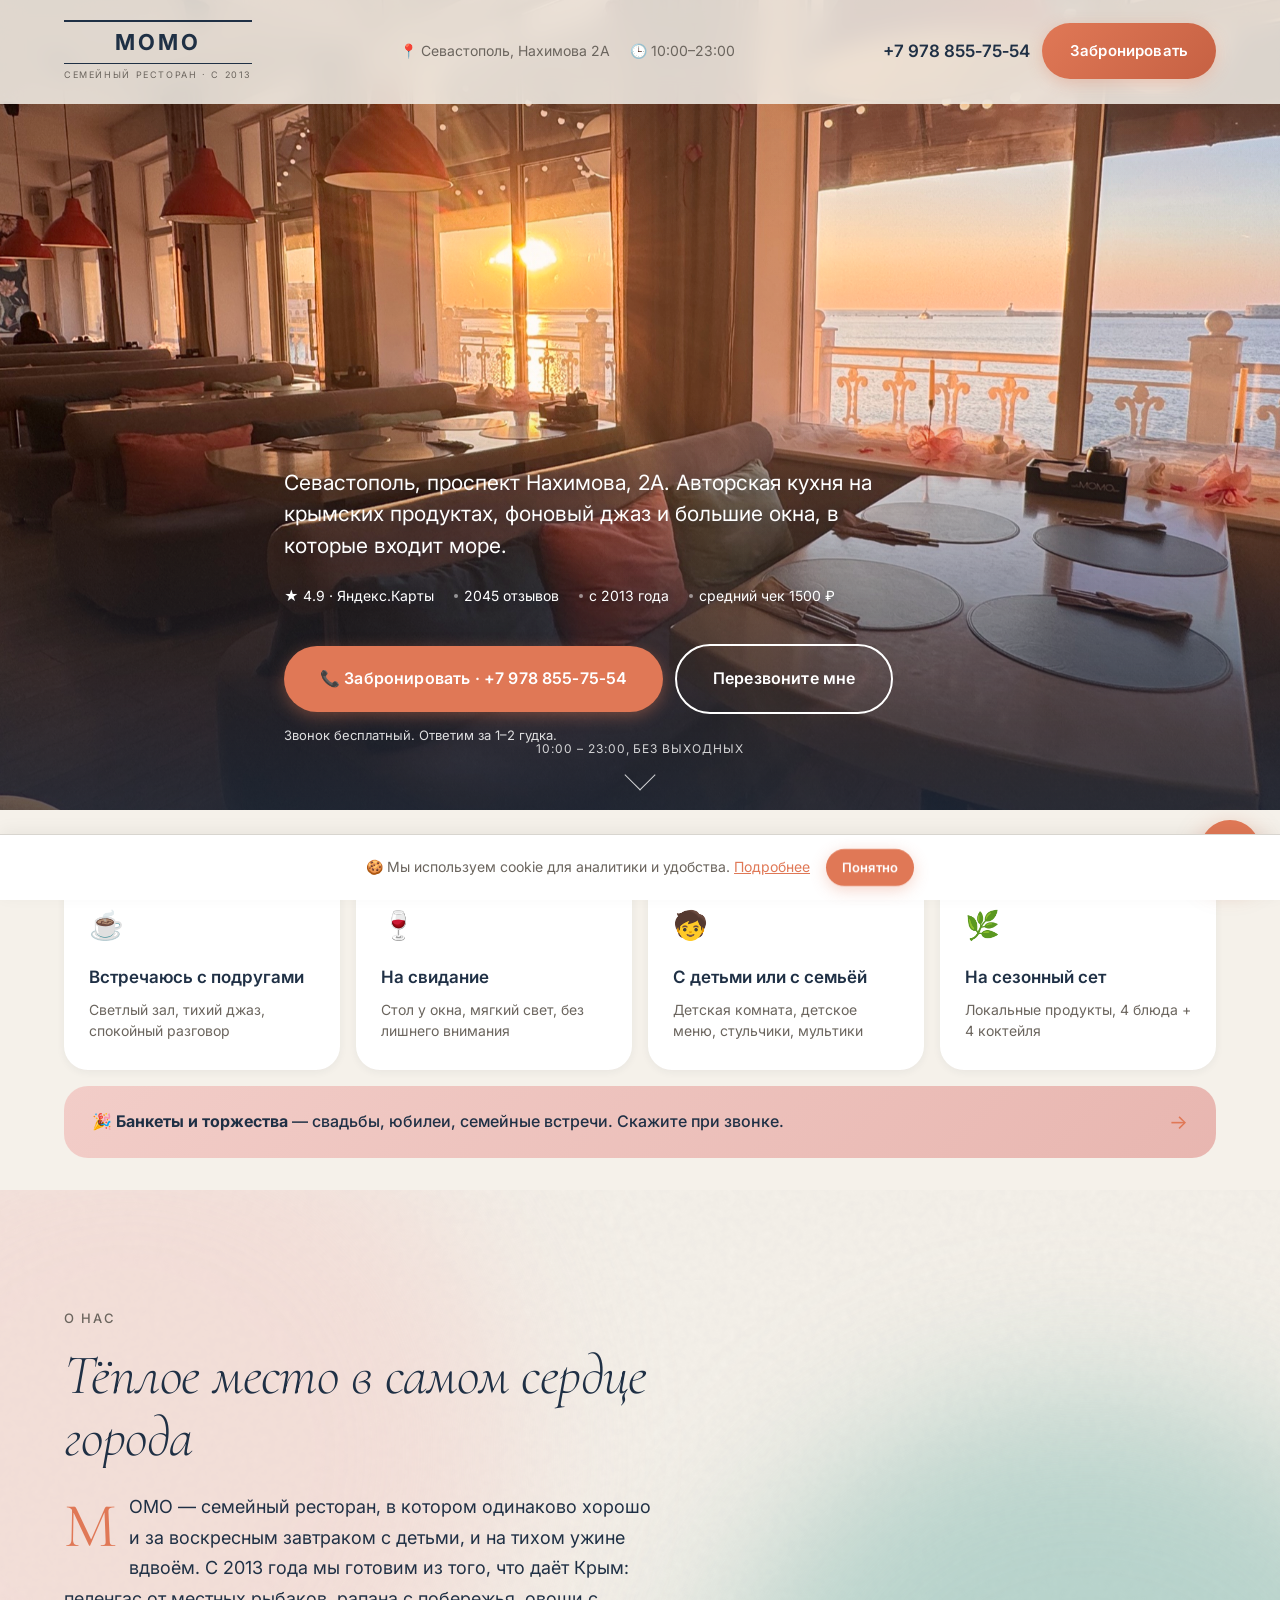
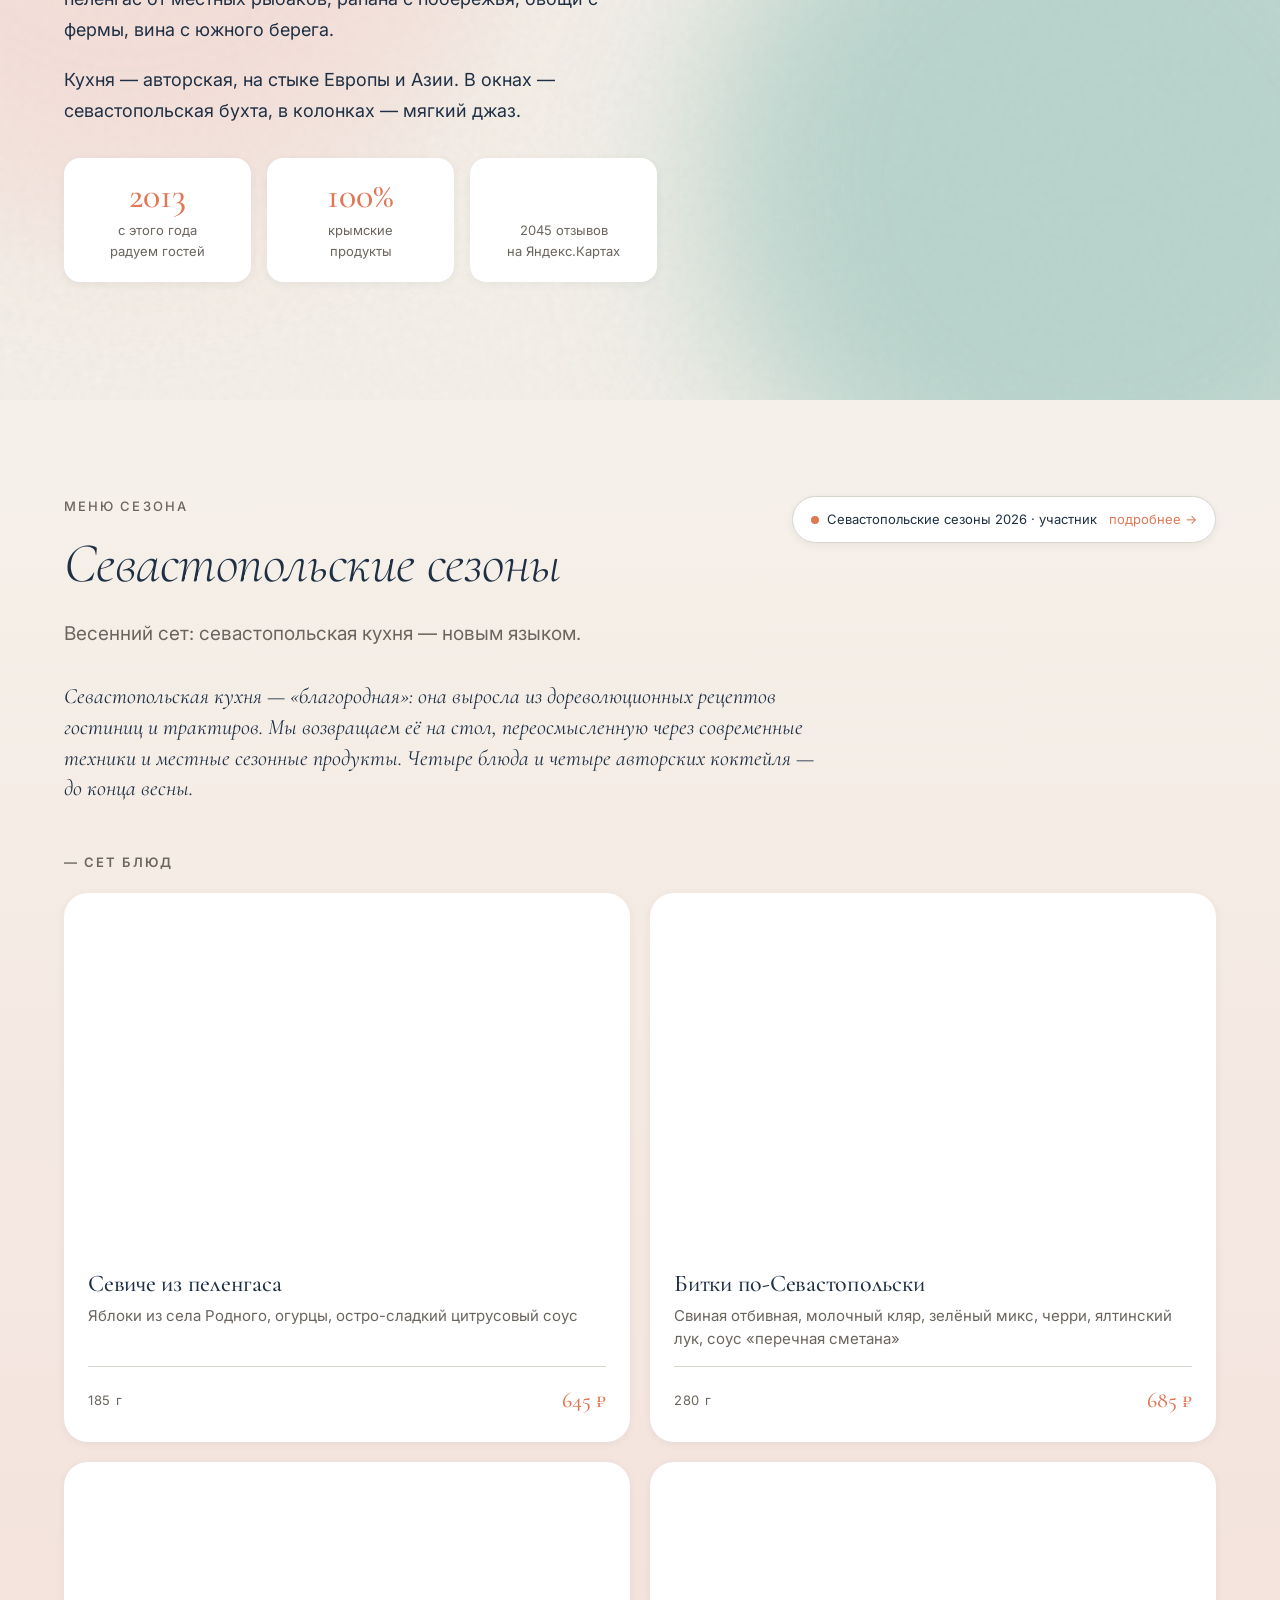
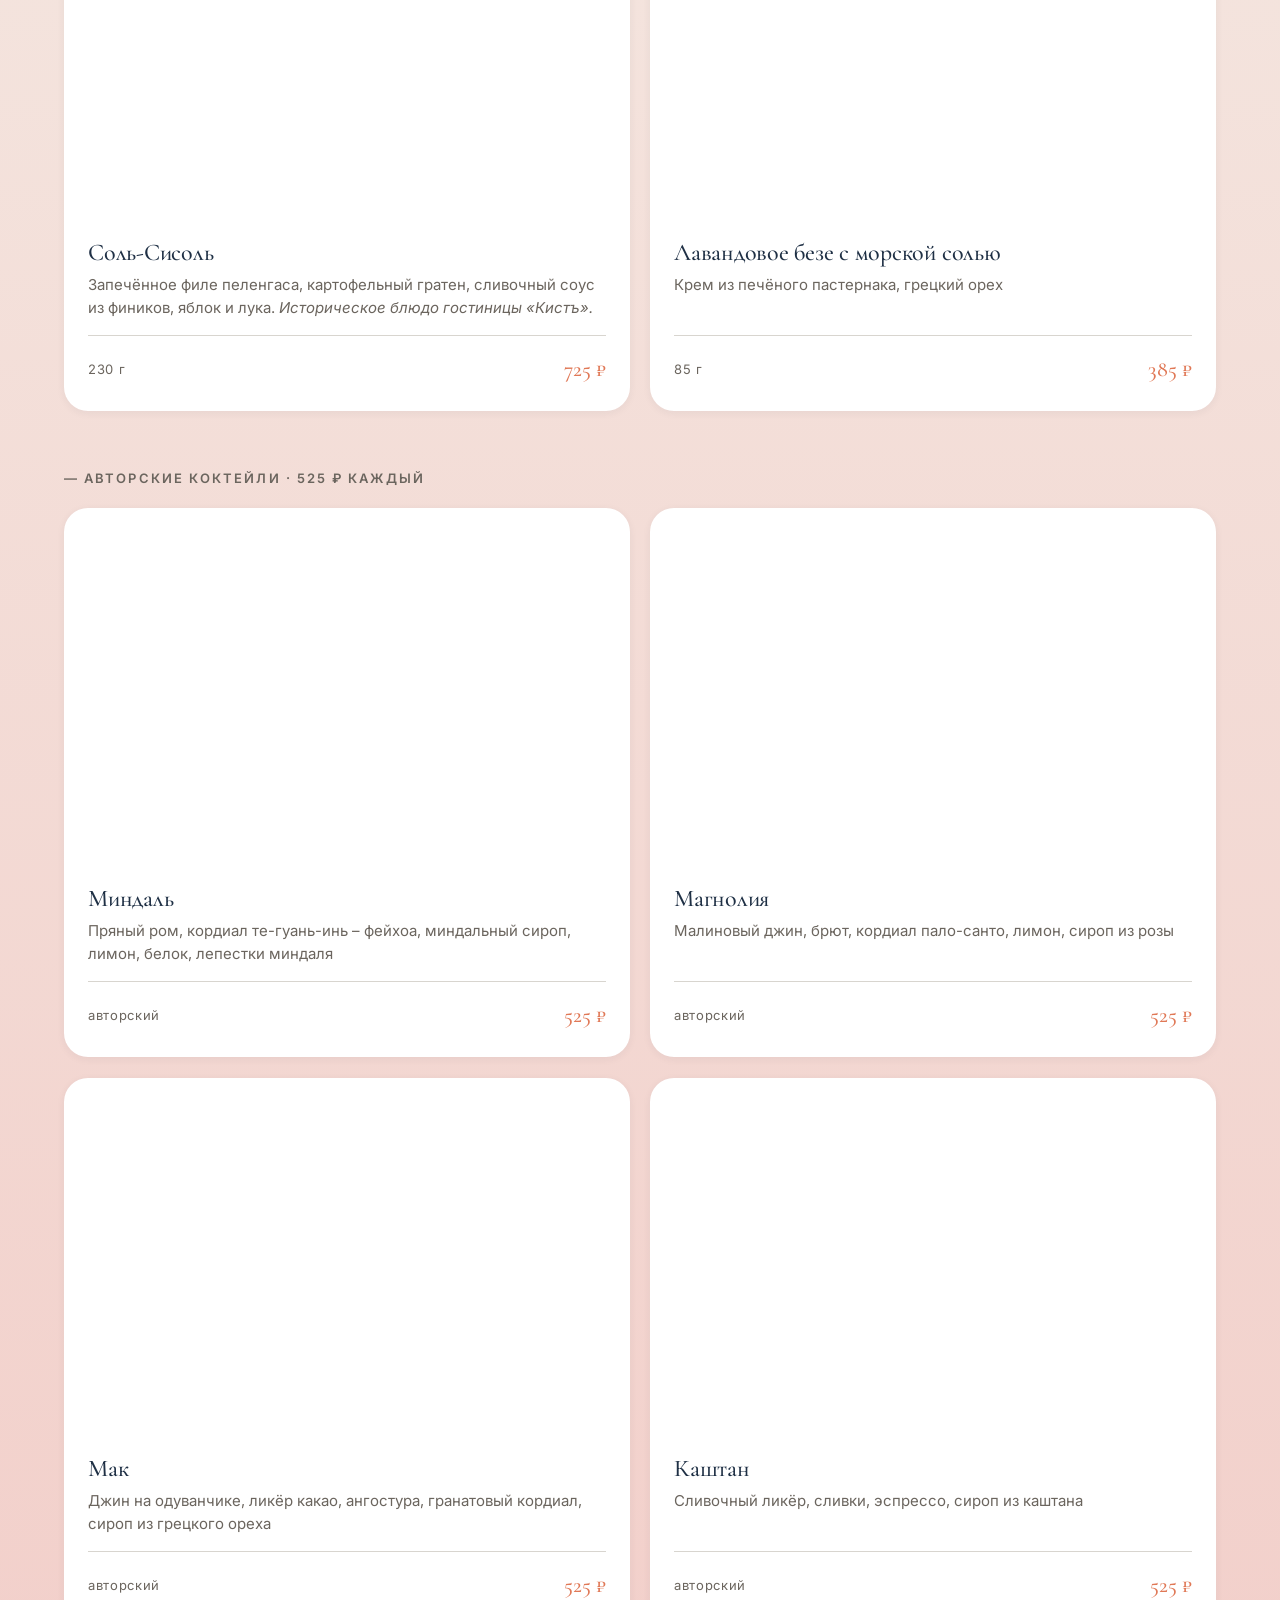
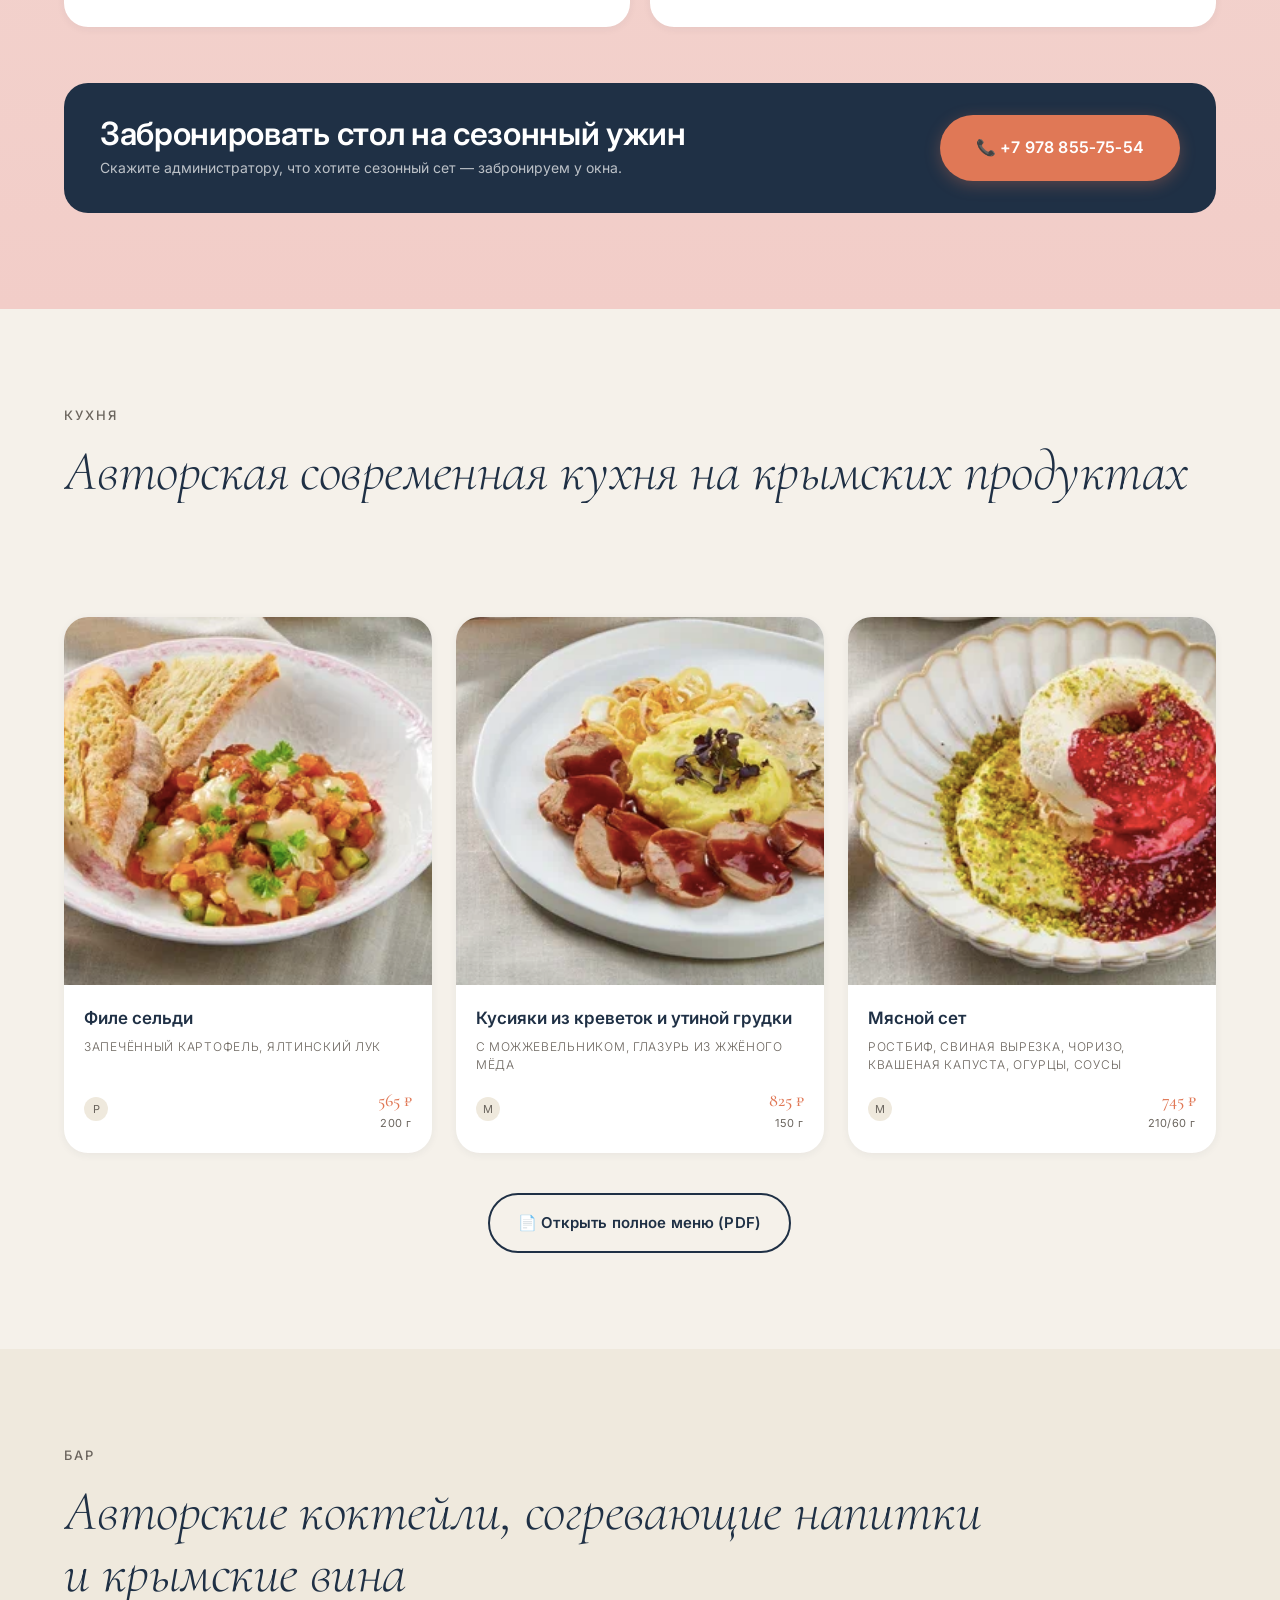
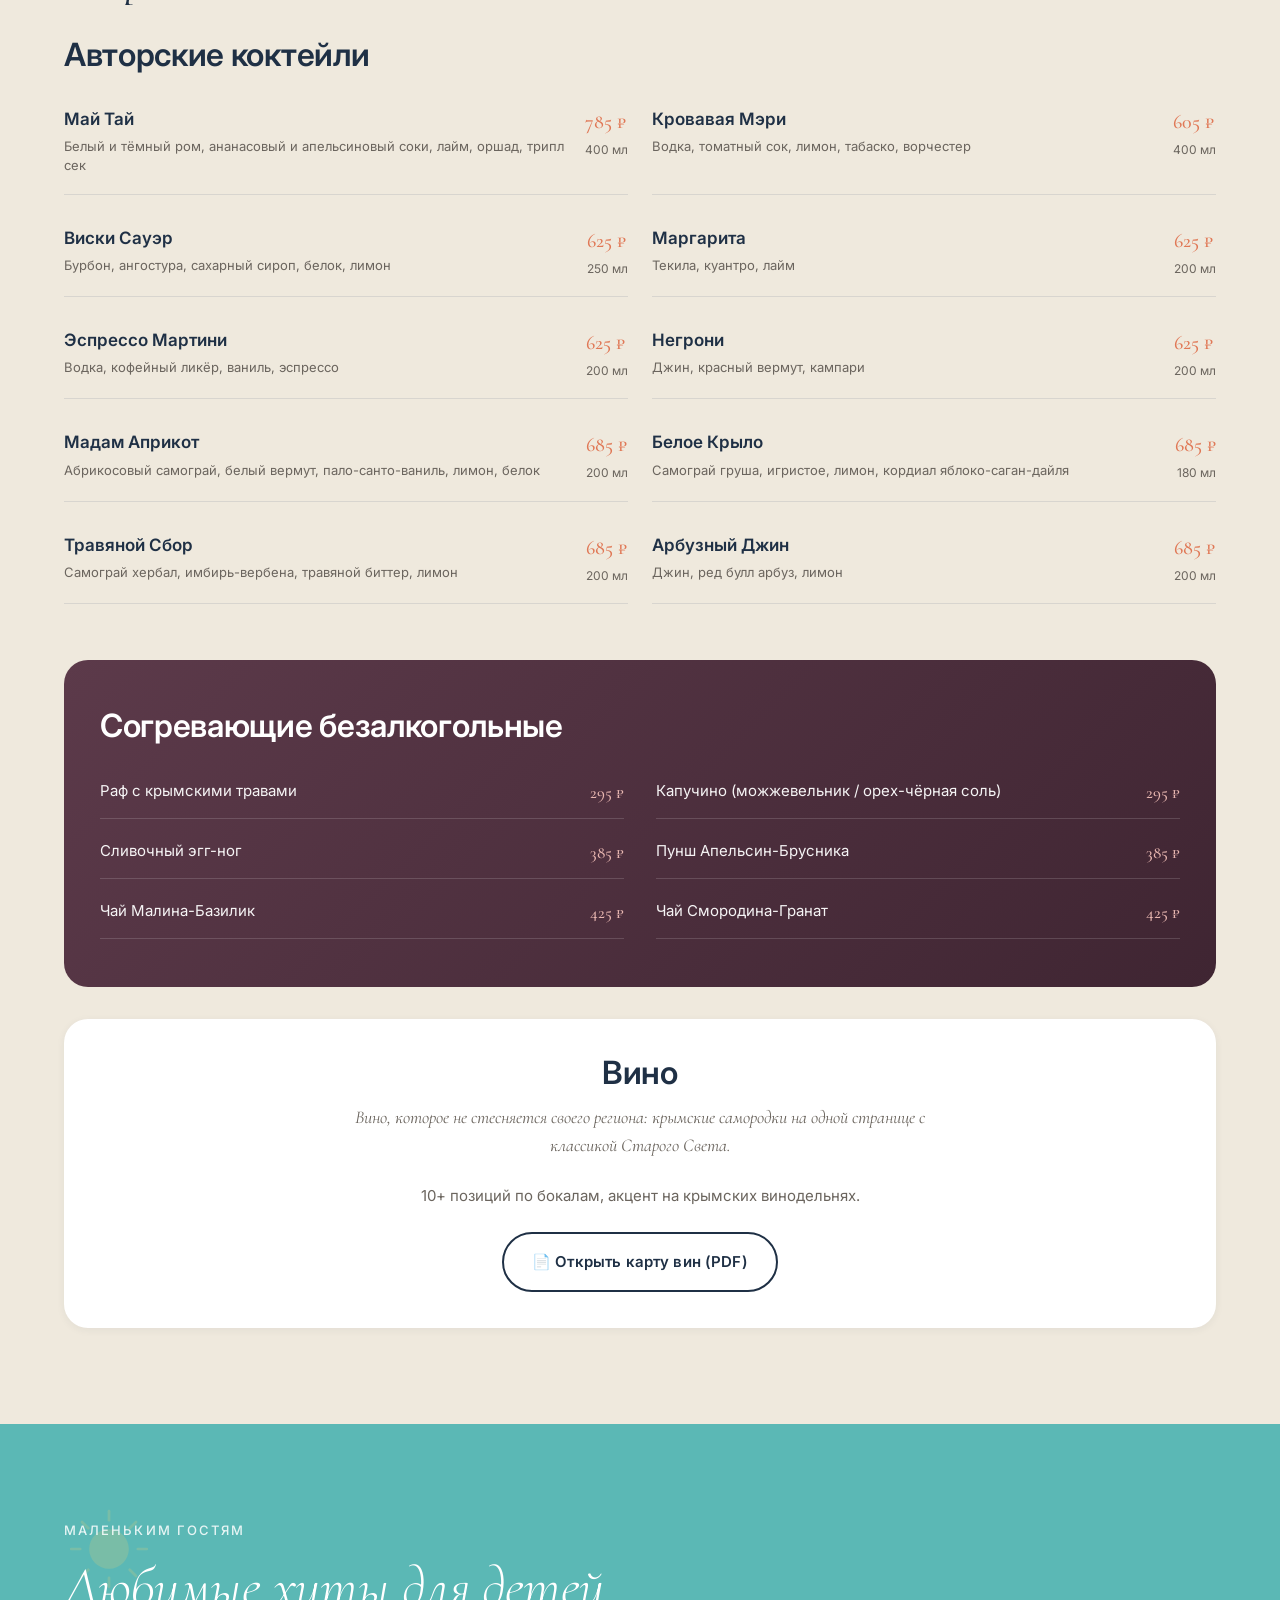
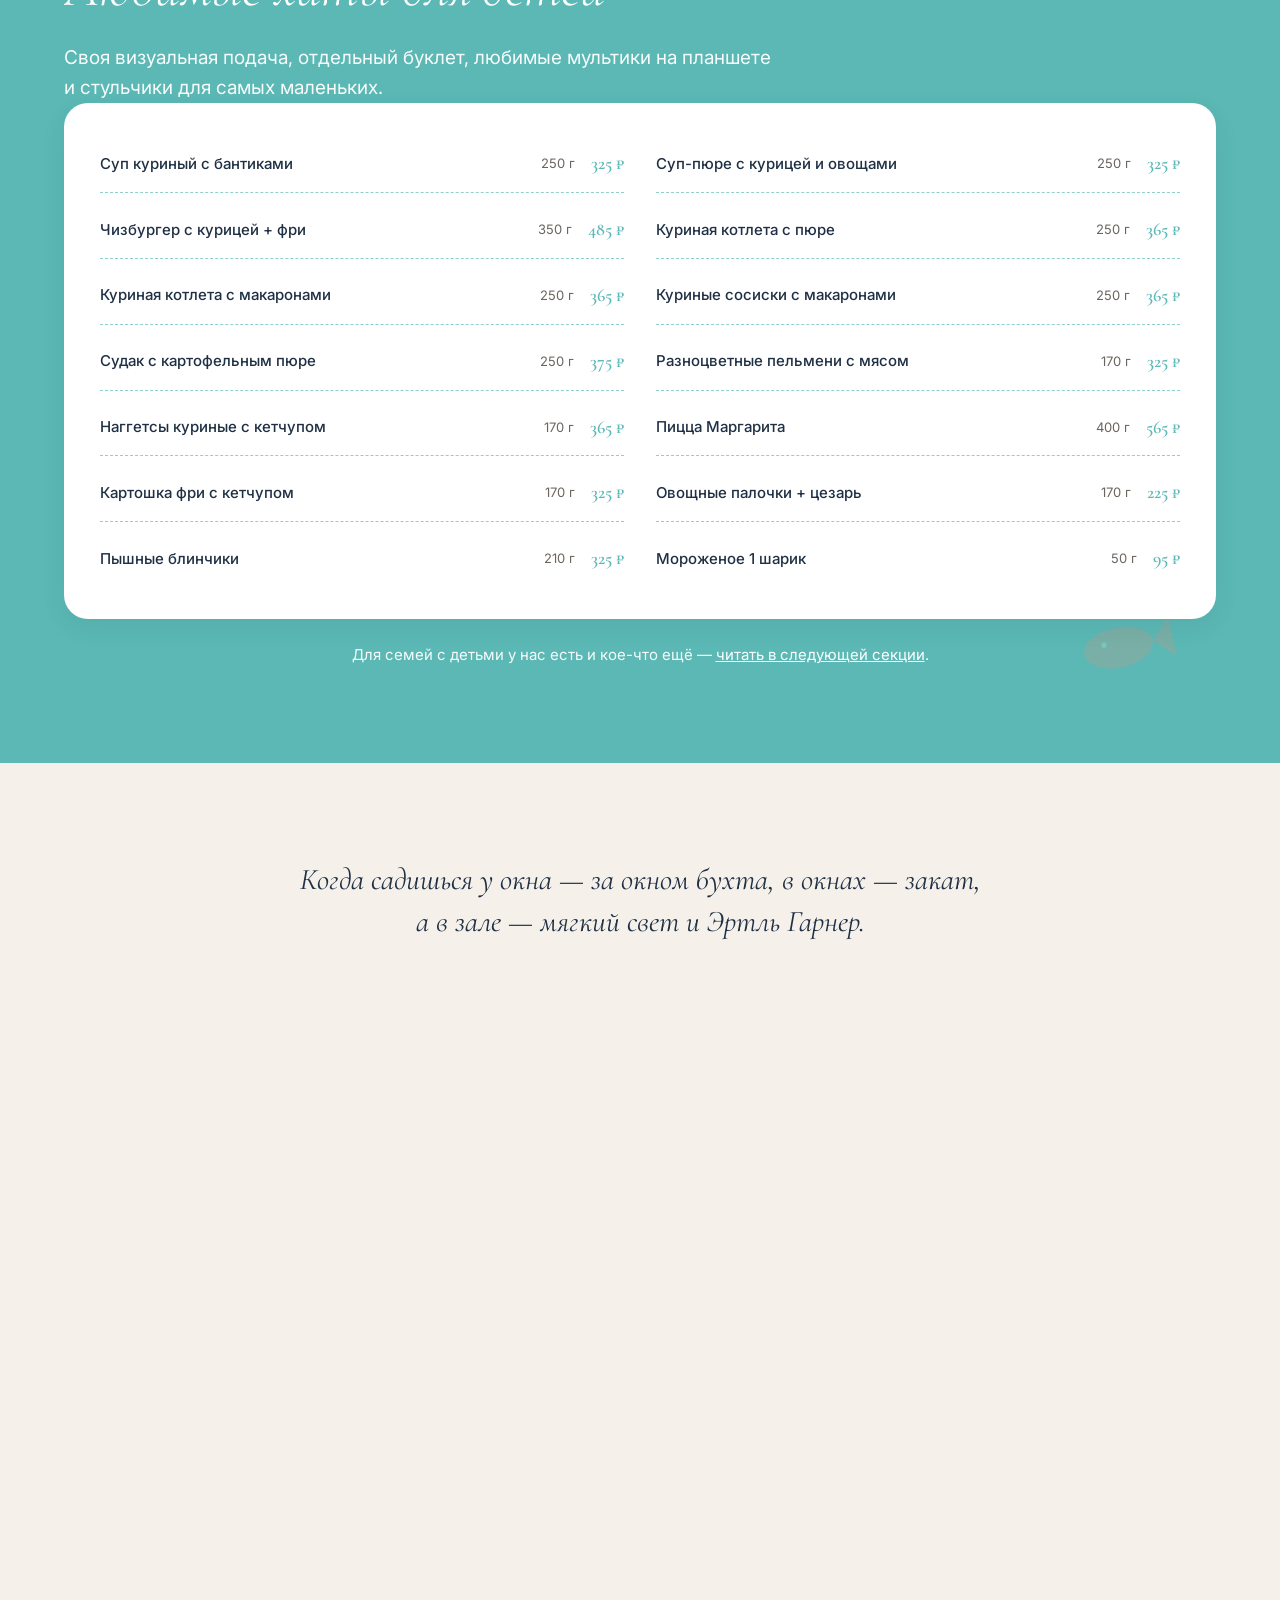
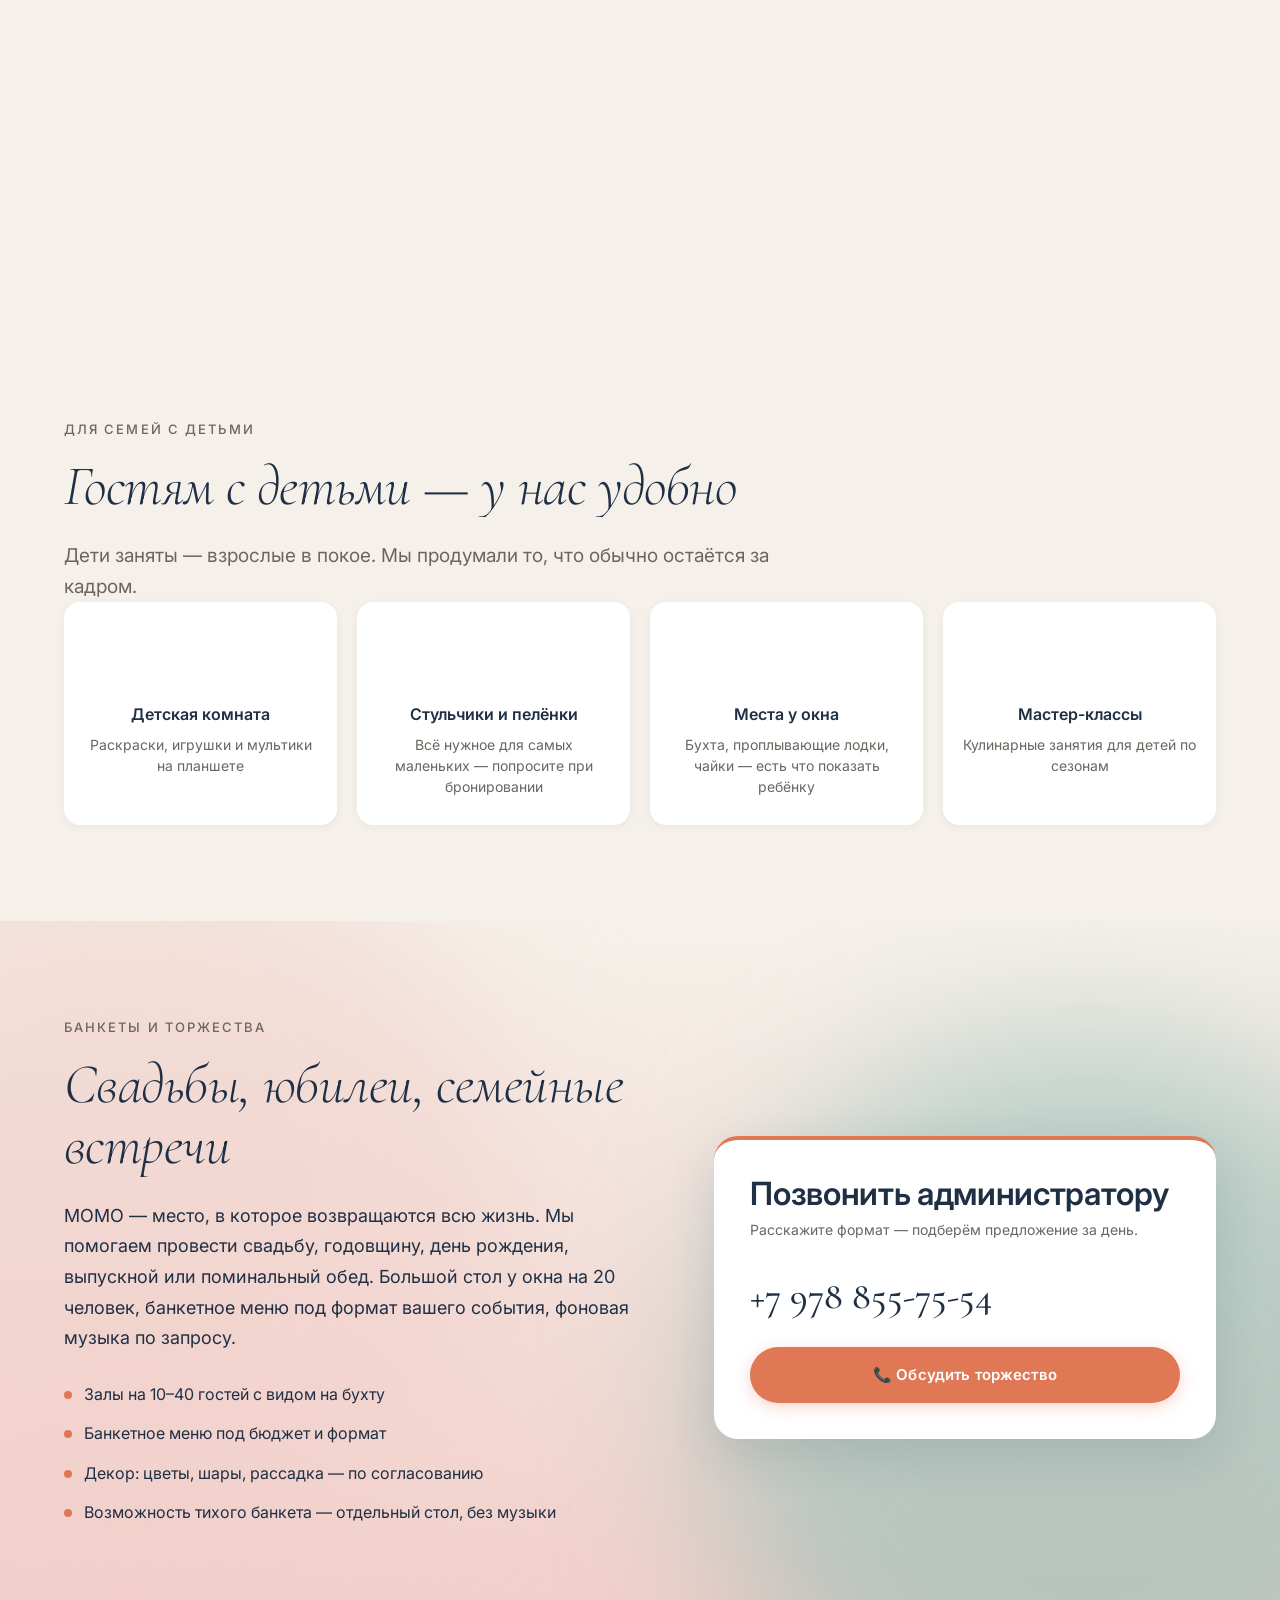
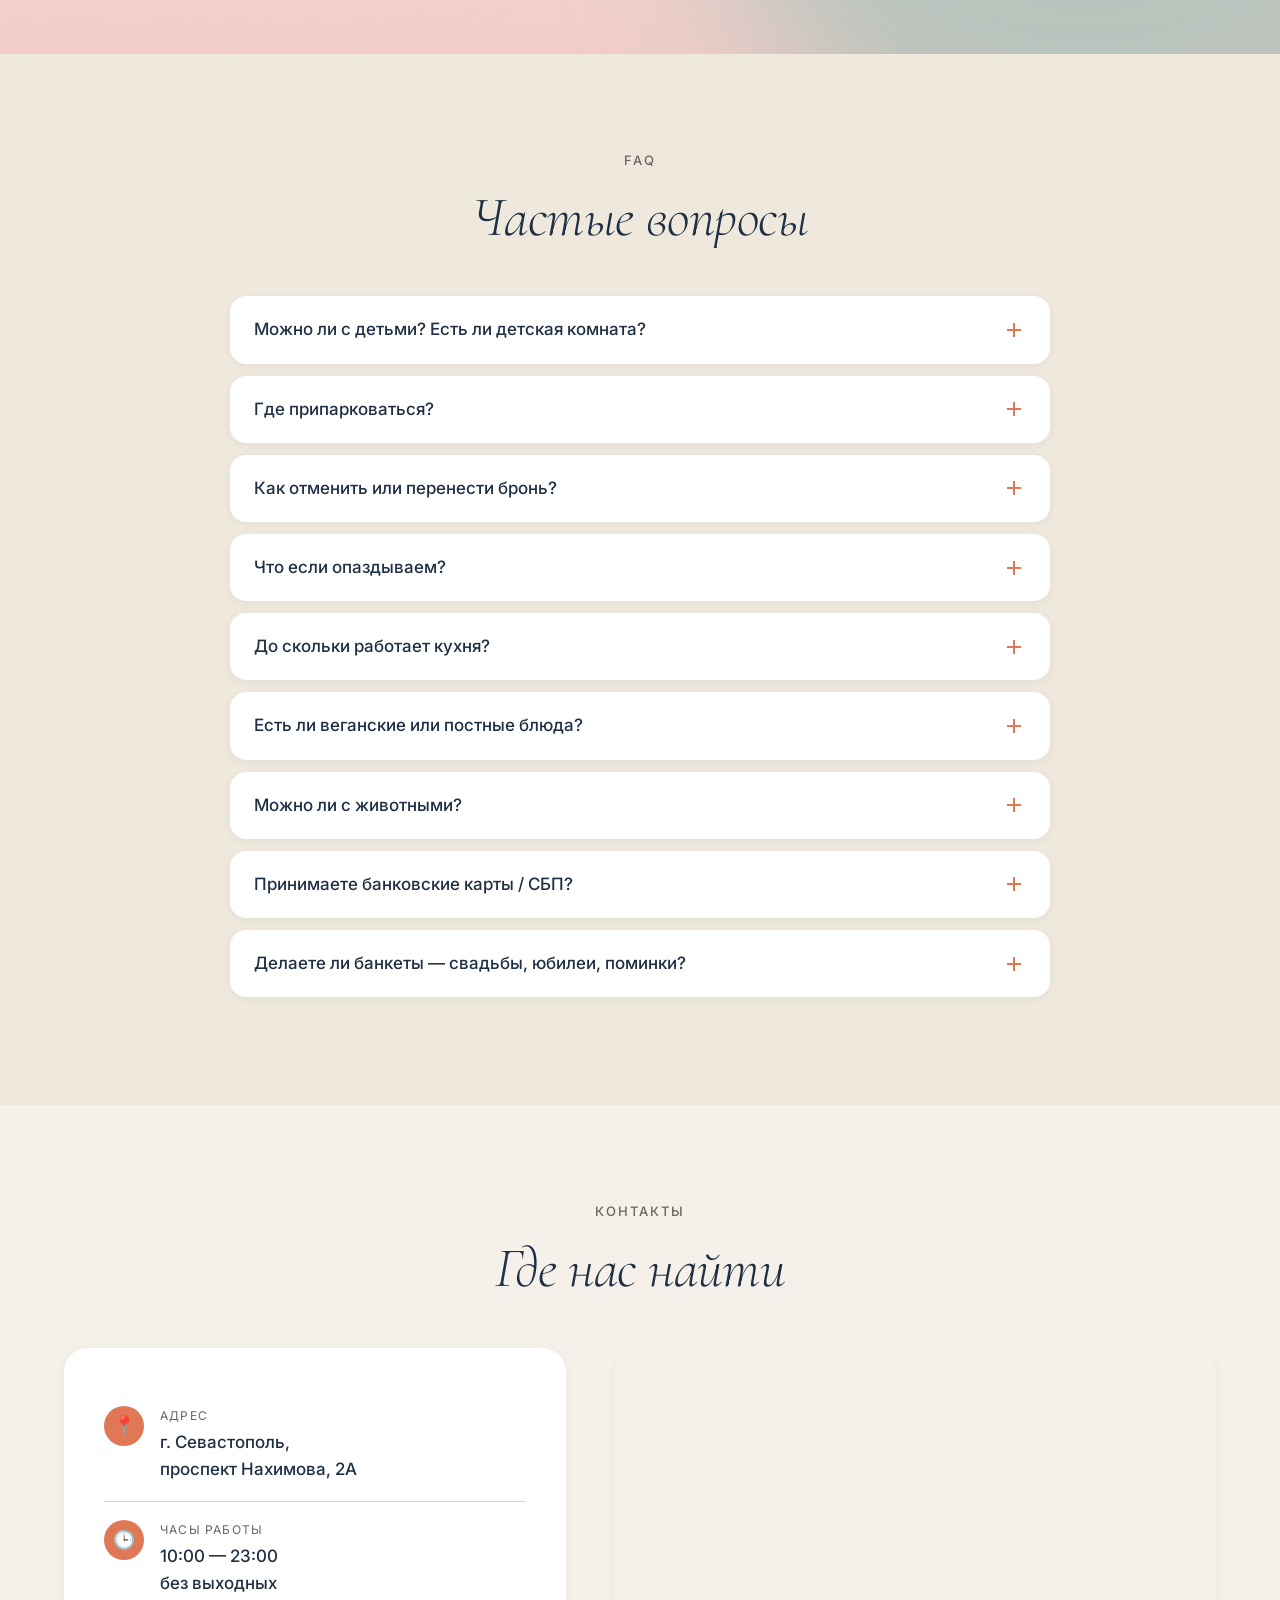
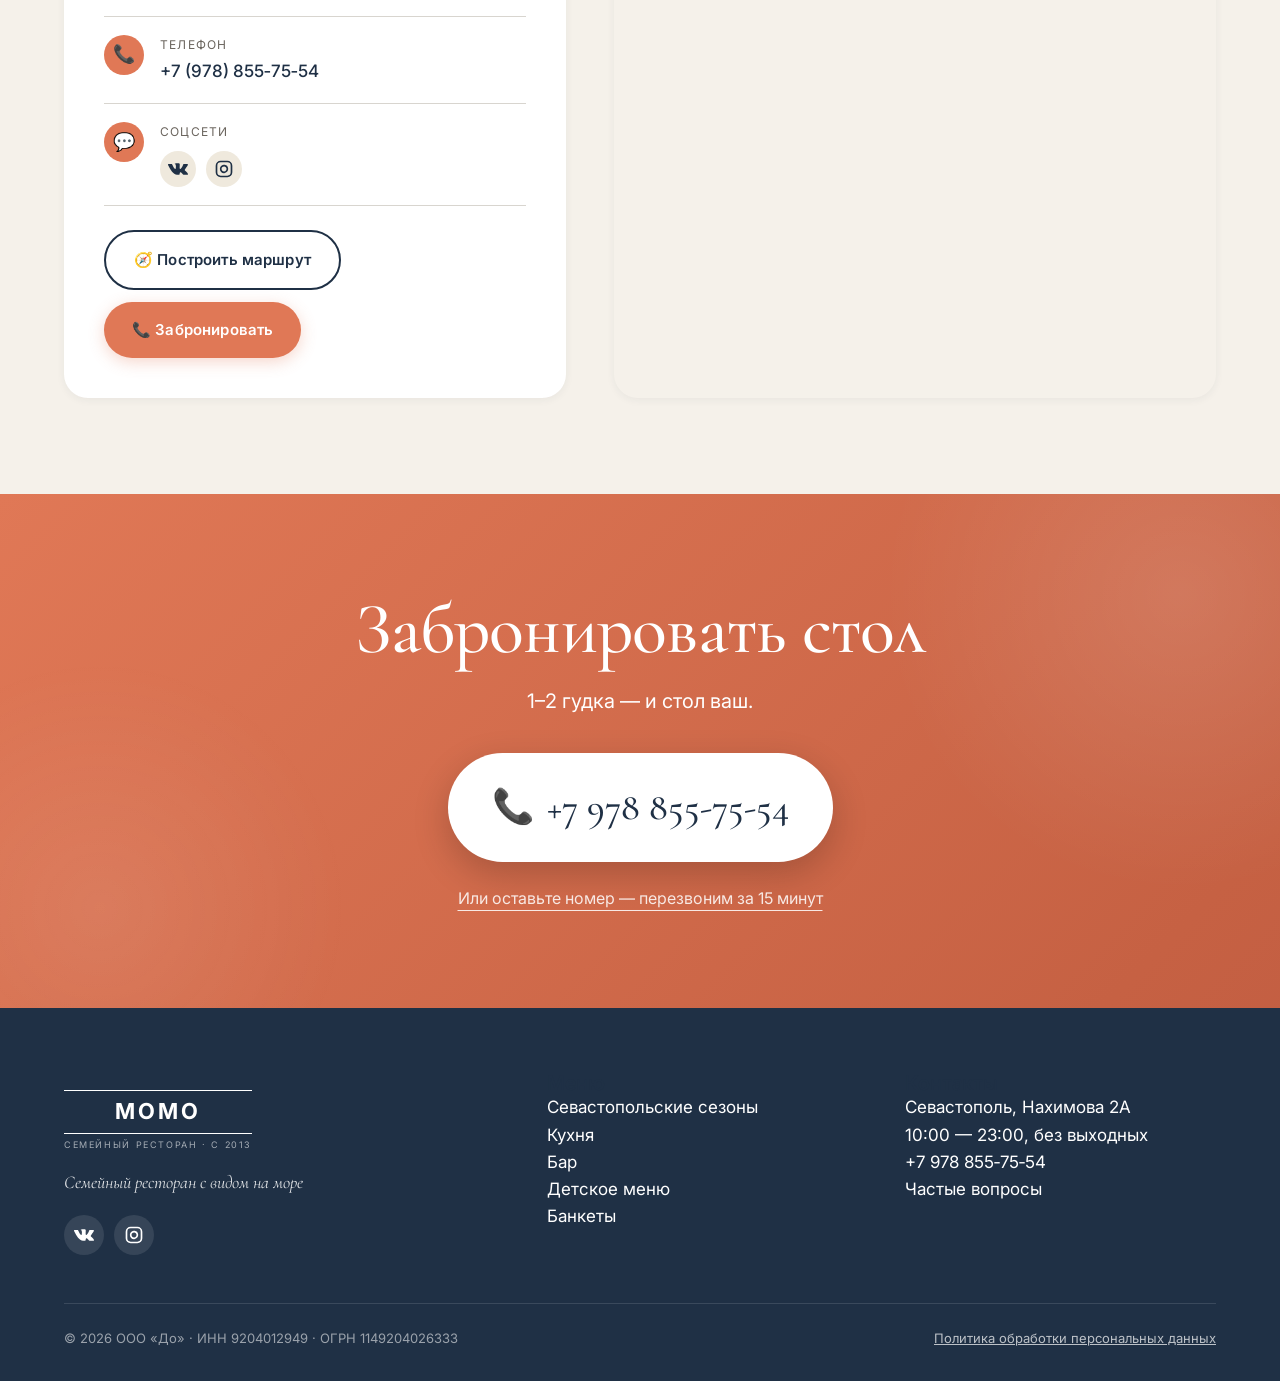
==== index.html @ c6b91d1a "Add: full landing page, photos, menus, dish images" ====
<!DOCTYPE html>
<html lang="ru">
<head>
  <meta charset="UTF-8">
  <meta name="viewport" content="width=device-width, initial-scale=1.0">
  <meta name="theme-color" content="#F5F1EA">
  <title>МОМО — семейный ресторан с видом на бухту в Севастополе, пр. Нахимова, 2А</title>
  <meta name="description" content="Семейный ресторан МОМО в Севастополе с 2013 года. Авторская кухня на крымских продуктах, вид на бухту, фоновый джаз. Бронь по телефону +7 978 855-75-54.">

  <!-- Open Graph -->
  <meta property="og:title" content="МОМО — семейный ресторан с видом на бухту">
  <meta property="og:description" content="Севастополь, проспект Нахимова, 2А. Авторская кухня, вид на бухту, с 2013 года.">
  <meta property="og:image" content="МОМО/hero_IMG_8853.jpg">
  <meta property="og:type" content="restaurant.restaurant">

  <!-- Google Fonts (шрифты, не библиотеки) -->
  <link rel="preconnect" href="https://fonts.googleapis.com">
  <link rel="preconnect" href="https://fonts.gstatic.com" crossorigin>
  <link href="https://fonts.googleapis.com/css2?family=Cormorant+Garamond:ital,wght@0,400;0,500;0,600;0,700;1,300;1,400;1,500&family=Inter:wght@300;400;500;600;700&display=swap" rel="stylesheet">

  <!-- Schema.org Restaurant -->
  <script type="application/ld+json">
  {
    "@context": "https://schema.org",
    "@type": "Restaurant",
    "name": "МОМО",
    "alternateName": "MOMO",
    "image": "МОМО/hero_IMG_8853.jpg",
    "address": {
      "@type": "PostalAddress",
      "streetAddress": "проспект Нахимова, 2А",
      "addressLocality": "Севастополь",
      "addressCountry": "RU"
    },
    "telephone": "+79788557554",
    "url": "https://momo-sev.ru",
    "servesCuisine": ["European", "Mediterranean", "Russian"],
    "priceRange": "₽₽",
    "aggregateRating": {
      "@type": "AggregateRating",
      "ratingValue": "4.9",
      "reviewCount": "2045"
    },
    "openingHours": "Mo-Su 10:00-23:00"
  }
  </script>

  <style>
    /* ───── 1. Дизайн-токены ───── */
    :root {
      /* Палитра */
      --coral: #E07856;
      --coral-dark: #C66143;
      --teal: #7FB8B0;
      --teal-deep: #5A968D;
      --navy: #1F3045;
      --navy-light: #2B4566;
      --pink: #E8B6B0;
      --pink-soft: #F2CDC8;
      --oak: #D4B896;
      --bg: #F5F1EA;
      --bg-warm: #EFE9DD;
      --surface: #FFFFFF;
      --gray: #9C9A95;
      --gray-light: #D8D5CF;
      --charcoal: #2A2520;
      --ink: #1F3045;
      --ink-soft: #6B655E;
      --teal-kids: #5BB8B5;
      --teal-kids-light: #8FD0CE;
      --velvet: #5C3A4A;
      --velvet-deep: #3F2532;

      /* Тени */
      --shadow-sm: 0 2px 8px rgba(31, 48, 69, 0.06);
      --shadow-md: 0 8px 24px rgba(31, 48, 69, 0.08);
      --shadow-lg: 0 16px 48px rgba(31, 48, 69, 0.12);
      --shadow-xl: 0 24px 64px rgba(31, 48, 69, 0.18);

      /* Скругления */
      --radius-sm: 8px;
      --radius-md: 16px;
      --radius-lg: 24px;
      --radius-pill: 999px;

      /* Шрифты */
      --font-serif: 'Cormorant Garamond', 'Georgia', 'Times New Roman', serif;
      --font-sans: 'Inter', -apple-system, BlinkMacSystemFont, 'Segoe UI', sans-serif;

      /* Контейнер */
      --container-max: 1200px;
      --gap-xs: 8px;
      --gap-sm: 16px;
      --gap-md: 24px;
      --gap-lg: 48px;
      --gap-xl: 96px;

      /* Скорости */
      --ease-out: cubic-bezier(0.2, 0.7, 0.2, 1);
      --ease-in-out: cubic-bezier(0.4, 0, 0.2, 1);
    }

    /* ───── 2. Reset и базовые стили ───── */
    *, *::before, *::after {
      box-sizing: border-box;
      margin: 0;
      padding: 0;
    }

    html {
      scroll-behavior: smooth;
      scroll-padding-top: 80px;
      -webkit-text-size-adjust: 100%;
    }

    body {
      font-family: var(--font-sans);
      font-size: 17px;
      line-height: 1.6;
      color: var(--ink);
      background: var(--bg);
      overflow-x: hidden;
      -webkit-font-smoothing: antialiased;
      -moz-osx-font-smoothing: grayscale;
      /* SVG-noise overlay для бумажной текстуры */
      background-image:
        url("data:image/svg+xml,%3Csvg viewBox='0 0 200 200' xmlns='http://www.w3.org/2000/svg'%3E%3Cfilter id='n'%3E%3CfeTurbulence type='fractalNoise' baseFrequency='0.85' numOctaves='2' stitchTiles='stitch'/%3E%3CfeColorMatrix values='0 0 0 0 0.1 0 0 0 0 0.1 0 0 0 0 0.1 0 0 0 0.04 0'/%3E%3C/filter%3E%3Crect width='100%25' height='100%25' filter='url(%23n)'/%3E%3C/svg%3E");
    }

    img { max-width: 100%; height: auto; display: block; }
    button { font: inherit; cursor: pointer; border: none; background: none; }
    a { color: inherit; text-decoration: none; }
    ul { list-style: none; }

    /* ───── 3. Типографика ───── */
    h1, h2, h3, h4 {
      font-family: var(--font-serif);
      font-weight: 500;
      line-height: 1.1;
      color: var(--ink);
      letter-spacing: -0.01em;
    }

    h1 { font-size: clamp(48px, 8vw, 96px); font-weight: 500; }
    h2 { font-size: clamp(36px, 5vw, 56px); }
    h3 { font-size: clamp(24px, 3vw, 32px); font-family: var(--font-sans); font-weight: 600; }
    h4 { font-size: 20px; font-family: var(--font-sans); font-weight: 600; }

    .h-italic { font-style: italic; font-weight: 300; }

    p { margin-bottom: 1em; }
    p:last-child { margin-bottom: 0; }

    .container {
      width: 100%;
      max-width: var(--container-max);
      margin: 0 auto;
      padding: 0 24px;
    }

    /* ───── 4. Утилиты ───── */
    .section { padding: 96px 0; position: relative; }
    .section-sm { padding: 64px 0; }
    .section-eyebrow {
      font-size: 13px;
      letter-spacing: 0.16em;
      text-transform: uppercase;
      color: var(--ink-soft);
      margin-bottom: 16px;
      font-weight: 500;
    }
    .section-title { margin-bottom: 24px; }
    .section-lead { font-size: 19px; color: var(--ink-soft); max-width: 720px; margin-bottom: 48px; }

    /* ───── 5. Кнопки ───── */
    .btn {
      display: inline-flex;
      align-items: center;
      justify-content: center;
      gap: 8px;
      padding: 16px 28px;
      border-radius: var(--radius-pill);
      font-family: var(--font-sans);
      font-weight: 600;
      font-size: 15px;
      letter-spacing: 0.01em;
      text-decoration: none;
      cursor: pointer;
      transition: transform 0.2s var(--ease-out), background 0.2s ease, box-shadow 0.2s ease;
      min-height: 48px;
      white-space: nowrap;
    }
    .btn-primary {
      background: var(--coral);
      color: var(--surface);
      box-shadow: 0 4px 16px rgba(224, 120, 86, 0.3);
    }
    .btn-primary:hover {
      background: var(--coral-dark);
      transform: translateY(-2px);
      box-shadow: 0 8px 24px rgba(224, 120, 86, 0.4);
    }
    .btn-outline {
      border: 2px solid var(--navy);
      color: var(--navy);
      background: transparent;
    }
    .btn-outline:hover {
      background: var(--navy);
      color: var(--surface);
    }
    .btn-link {
      color: var(--ink);
      text-decoration: underline;
      text-underline-offset: 4px;
      padding: 8px 0;
    }
    .btn-link:hover { color: var(--coral); }
    .btn-lg { padding: 20px 36px; font-size: 16px; min-height: 56px; }
    .btn-block { width: 100%; }

    /* ───── 6. Header (sticky) ───── */
    .header {
      position: fixed;
      top: 0;
      left: 0;
      right: 0;
      z-index: 100;
      background: rgba(245, 241, 234, 0.85);
      backdrop-filter: blur(12px);
      -webkit-backdrop-filter: blur(12px);
      border-bottom: 1px solid transparent;
      transition: padding 0.3s var(--ease-out), border-color 0.3s ease;
      padding: 20px 0;
    }
    .header.scrolled {
      padding: 12px 0;
      border-bottom-color: rgba(31, 48, 69, 0.08);
    }
    .header-inner {
      display: flex;
      align-items: center;
      justify-content: space-between;
      gap: 24px;
    }
    .logo {
      display: inline-flex;
      flex-direction: column;
      align-items: center;
      gap: 3px;
      text-decoration: none;
      transition: transform 0.3s var(--ease-out);
    }
    .logo:hover { transform: scale(1.02); }
    .logo-line { width: 100%; height: 1.5px; background: var(--navy); }
    .logo-text {
      font-family: var(--font-sans);
      font-weight: 700;
      letter-spacing: 0.14em;
      font-size: 22px;
      color: var(--navy);
      padding: 0 4px;
    }
    .header.scrolled .logo-text { font-size: 18px; }
    .logo-tagline {
      font-size: 9px;
      letter-spacing: 0.18em;
      text-transform: uppercase;
      color: var(--ink-soft);
      font-weight: 400;
      margin-top: 1px;
    }

    .header-meta {
      display: flex;
      align-items: center;
      gap: 20px;
      font-size: 14px;
      color: var(--ink-soft);
    }
    .header-meta-item { display: flex; align-items: center; gap: 6px; }
    .header-tel {
      color: var(--ink);
      font-weight: 600;
      transition: color 0.2s;
    }
    .header-tel:hover { color: var(--coral); }

    .header-actions { display: flex; align-items: center; gap: 12px; }

    /* mobile menu */
    .mobile-toggle {
      display: none;
      width: 40px;
      height: 40px;
      align-items: center;
      justify-content: center;
      border-radius: var(--radius-pill);
      background: transparent;
    }
    .mobile-toggle svg { width: 24px; height: 24px; stroke: var(--navy); }

    @media (max-width: 900px) {
      .header-meta { display: none; }
    }
    @media (max-width: 600px) {
      .header { padding: 14px 0; }
      .header-actions .btn { padding: 12px 18px; font-size: 14px; min-height: 44px; }
    }

    /* ───── 7. Hero ───── */
    .hero {
      position: relative;
      min-height: 90vh;
      display: flex;
      align-items: flex-end;
      padding: 120px 0 64px;
      overflow: hidden;
      color: var(--surface);
    }
    .hero-bg {
      position: absolute;
      inset: 0;
      z-index: 0;
    }
    .hero-bg img {
      width: 100%;
      height: 100%;
      object-fit: cover;
      transform: scale(1.05);
      animation: heroZoom 20s ease-out forwards;
    }
    @keyframes heroZoom {
      to { transform: scale(1); }
    }
    .hero::after {
      content: '';
      position: absolute;
      inset: 0;
      z-index: 1;
      background: linear-gradient(180deg,
        rgba(31, 48, 69, 0.1) 0%,
        rgba(31, 48, 69, 0) 30%,
        rgba(31, 48, 69, 0) 50%,
        rgba(31, 48, 69, 0.7) 100%);
    }
    .hero-content {
      position: relative;
      z-index: 2;
      max-width: 760px;
    }
    .hero-title {
      color: var(--surface);
      font-size: clamp(48px, 9vw, 110px);
      font-style: italic;
      font-weight: 400;
      letter-spacing: -0.02em;
      text-shadow: 0 2px 16px rgba(31, 48, 69, 0.4);
      line-height: 1;
      margin-bottom: 16px;
    }
    .hero-title-line2 {
      display: block;
      font-style: normal;
      font-weight: 300;
      font-size: 0.5em;
      letter-spacing: 0;
      margin-top: 12px;
    }
    .hero-subtitle {
      font-size: clamp(17px, 2vw, 21px);
      max-width: 620px;
      margin-bottom: 24px;
      text-shadow: 0 2px 12px rgba(31, 48, 69, 0.4);
      line-height: 1.5;
    }
    .hero-social {
      display: flex;
      flex-wrap: wrap;
      gap: 8px 20px;
      font-size: 14px;
      margin-bottom: 36px;
      text-shadow: 0 2px 8px rgba(31, 48, 69, 0.4);
    }
    .hero-social-item { display: flex; align-items: center; gap: 6px; }
    .hero-social-item .dot { width: 4px; height: 4px; border-radius: 50%; background: currentColor; opacity: 0.5; }
    .hero-actions {
      display: flex;
      flex-wrap: wrap;
      align-items: center;
      gap: 12px;
      margin-bottom: 12px;
    }
    .hero-actions .btn-outline {
      border-color: var(--surface);
      color: var(--surface);
    }
    .hero-actions .btn-outline:hover {
      background: var(--surface);
      color: var(--navy);
    }
    .hero-microcopy {
      font-size: 13px;
      opacity: 0.85;
      margin-top: 4px;
    }
    .hero-scroll-hint {
      position: absolute;
      bottom: 24px;
      left: 50%;
      transform: translateX(-50%);
      z-index: 2;
      display: flex;
      flex-direction: column;
      align-items: center;
      gap: 6px;
      font-size: 12px;
      letter-spacing: 0.08em;
      text-transform: uppercase;
      opacity: 0.8;
    }
    .hero-scroll-hint .arrow {
      width: 22px;
      height: 22px;
      border-right: 1.5px solid currentColor;
      border-bottom: 1.5px solid currentColor;
      transform: rotate(45deg);
      animation: bounce 2s infinite;
    }
    @keyframes bounce {
      0%, 100% { transform: rotate(45deg) translate(-2px, -2px); }
      50% { transform: rotate(45deg) translate(2px, 2px); }
    }

    @media (max-width: 768px) {
      .hero { min-height: 80vh; padding: 100px 0 48px; }
      .hero-scroll-hint { display: none; }
    }

    /* ───── 8. Сегментирующие карточки ───── */
    .segments {
      padding: 64px 0 32px;
      background: var(--bg);
    }
    .segments-grid {
      display: grid;
      grid-template-columns: repeat(4, 1fr);
      gap: 16px;
      margin-bottom: 16px;
    }
    .segment-card {
      background: var(--surface);
      border-radius: var(--radius-lg);
      padding: 28px 24px;
      text-align: left;
      cursor: pointer;
      transition: transform 0.3s var(--ease-out), box-shadow 0.3s ease;
      box-shadow: var(--shadow-sm);
      border: 1px solid transparent;
      display: block;
    }
    .segment-card:hover {
      transform: translateY(-6px);
      box-shadow: var(--shadow-lg);
      border-color: var(--pink);
    }
    .segment-icon {
      font-size: 28px;
      margin-bottom: 16px;
      display: block;
    }
    .segment-title {
      font-family: var(--font-sans);
      font-size: 17px;
      font-weight: 600;
      color: var(--navy);
      margin-bottom: 8px;
    }
    .segment-sub {
      font-size: 14px;
      color: var(--ink-soft);
      line-height: 1.5;
    }

    .banket-stripe {
      background: linear-gradient(135deg, var(--pink-soft) 0%, var(--pink) 100%);
      border-radius: var(--radius-lg);
      padding: 20px 28px;
      display: flex;
      align-items: center;
      justify-content: space-between;
      gap: 16px;
      flex-wrap: wrap;
      transition: transform 0.3s var(--ease-out), box-shadow 0.3s ease;
    }
    .banket-stripe:hover {
      transform: translateY(-2px);
      box-shadow: var(--shadow-md);
    }
    .banket-stripe-text {
      font-size: 16px;
      font-weight: 500;
      color: var(--navy);
    }
    .banket-stripe-text strong { font-weight: 700; }
    .banket-stripe .arrow-icon { font-size: 20px; color: var(--coral); }

    @media (max-width: 900px) {
      .segments-grid { grid-template-columns: repeat(2, 1fr); }
    }
    @media (max-width: 480px) {
      .segments-grid { grid-template-columns: 1fr; }
    }

    /* ───── 9. О нас ───── */
    .about-grid {
      display: grid;
      grid-template-columns: 1.2fr 1fr;
      gap: 64px;
      align-items: center;
    }
    .about-text { font-size: 18px; line-height: 1.7; color: var(--ink); }
    .about-text p { margin-bottom: 20px; }
    .about-text p:first-of-type::first-letter {
      font-family: var(--font-serif);
      font-size: 3.5em;
      font-weight: 400;
      float: left;
      line-height: 0.85;
      margin: 8px 12px 0 0;
      color: var(--coral);
    }
    .about-facts {
      display: grid;
      grid-template-columns: repeat(3, 1fr);
      gap: 16px;
      margin-top: 32px;
    }
    .fact-card {
      background: var(--surface);
      border-radius: var(--radius-md);
      padding: 20px 16px;
      text-align: center;
      box-shadow: var(--shadow-sm);
    }
    .fact-num {
      font-family: var(--font-serif);
      font-size: 36px;
      font-weight: 500;
      color: var(--coral);
      line-height: 1;
      margin-bottom: 6px;
    }
    .fact-label { font-size: 13px; color: var(--ink-soft); }

    .about-image {
      position: relative;
      border-radius: var(--radius-lg);
      overflow: hidden;
      box-shadow: var(--shadow-lg);
      aspect-ratio: 4 / 5;
    }
    .about-image img { width: 100%; height: 100%; object-fit: cover; }

    /* Лотос-декор */
    .lotus-decor {
      position: absolute;
      pointer-events: none;
      opacity: 0.7;
      animation: sway 6s ease-in-out infinite;
      transform-origin: bottom center;
    }
    @keyframes sway {
      0%, 100% { transform: rotate(-1.5deg); }
      50% { transform: rotate(1.5deg); }
    }
    .lotus-decor.top-right { top: 32px; right: 32px; width: 100px; }
    .lotus-decor.top-left { top: 32px; left: 32px; width: 100px; }
    .lotus-decor.bottom-right { bottom: 0; right: 0; width: 140px; }

    @media (max-width: 900px) {
      .about-grid { grid-template-columns: 1fr; gap: 40px; }
      .about-image { max-width: 480px; }
    }
    @media (max-width: 480px) {
      .about-facts { grid-template-columns: 1fr; }
    }

    /* ───── 10. Севастопольские сезоны ───── */
    .seasons {
      background: linear-gradient(180deg, var(--bg) 0%, var(--pink-soft) 100%);
      position: relative;
      overflow: hidden;
    }
    .seasons-header {
      display: flex;
      justify-content: space-between;
      align-items: flex-start;
      gap: 24px;
      flex-wrap: wrap;
      margin-bottom: 32px;
    }
    .seasons-badge {
      background: var(--surface);
      border: 1px solid var(--gray-light);
      padding: 12px 18px;
      border-radius: var(--radius-pill);
      font-size: 13px;
      color: var(--navy);
      display: inline-flex;
      align-items: center;
      gap: 8px;
      box-shadow: var(--shadow-sm);
    }
    .seasons-badge .badge-dot {
      width: 8px;
      height: 8px;
      background: var(--coral);
      border-radius: 50%;
      animation: pulse 2.5s ease-in-out infinite;
    }
    @keyframes pulse {
      0%, 100% { transform: scale(1); opacity: 1; }
      50% { transform: scale(1.4); opacity: 0.5; }
    }
    .seasons-badge a { color: var(--coral); margin-left: 4px; }

    .seasons-microcopy {
      font-family: var(--font-serif);
      font-style: italic;
      font-size: 22px;
      line-height: 1.4;
      color: var(--navy);
      max-width: 760px;
      margin-bottom: 48px;
      font-weight: 400;
    }

    .seasons-subhead {
      font-family: var(--font-sans);
      font-size: 13px;
      letter-spacing: 0.16em;
      text-transform: uppercase;
      color: var(--ink-soft);
      margin: 48px 0 20px;
      font-weight: 600;
    }

    .seasons-grid {
      display: grid;
      grid-template-columns: repeat(2, 1fr);
      gap: 20px;
    }
    .season-card {
      background: var(--surface);
      border-radius: var(--radius-lg);
      overflow: hidden;
      box-shadow: var(--shadow-sm);
      transition: transform 0.4s var(--ease-out), box-shadow 0.4s ease;
      display: flex;
      flex-direction: column;
    }
    .season-card:hover { transform: translateY(-6px); box-shadow: var(--shadow-lg); }
    .season-card-img {
      aspect-ratio: 16 / 10;
      overflow: hidden;
      background: var(--bg-warm);
    }
    .season-card-img img {
      width: 100%; height: 100%; object-fit: cover;
      transition: transform 0.6s var(--ease-out);
    }
    .season-card:hover .season-card-img img { transform: scale(1.06); }
    .season-card-body {
      padding: 24px;
      display: flex;
      flex-direction: column;
      flex: 1;
    }
    .season-card-title {
      font-family: var(--font-serif);
      font-size: 24px;
      font-weight: 500;
      color: var(--navy);
      margin-bottom: 8px;
    }
    .season-card-desc {
      font-size: 15px;
      color: var(--ink-soft);
      line-height: 1.5;
      margin-bottom: 16px;
      flex: 1;
    }
    .season-card-foot {
      display: flex;
      justify-content: space-between;
      align-items: center;
      padding-top: 16px;
      border-top: 1px solid var(--gray-light);
    }
    .gram { font-size: 13px; color: var(--ink-soft); letter-spacing: 0.05em; }
    .price {
      font-family: var(--font-serif);
      font-size: 22px;
      font-weight: 500;
      color: var(--coral);
    }

    .seasons-cta-card {
      margin-top: 56px;
      background: var(--navy);
      color: var(--surface);
      border-radius: var(--radius-lg);
      padding: 32px 36px;
      display: flex;
      align-items: center;
      justify-content: space-between;
      flex-wrap: wrap;
      gap: 20px;
    }
    .seasons-cta-card h3 { color: var(--surface); margin-bottom: 6px; }
    .seasons-cta-card p { color: rgba(255,255,255,0.7); font-size: 14px; margin: 0; }

    @media (max-width: 768px) {
      .seasons-grid { grid-template-columns: 1fr; }
      .seasons-microcopy { font-size: 19px; }
    }

    /* ───── 11. Меню — Кухня (табы) ───── */
    .menu-kitchen { background: var(--bg); }
    .tabs {
      display: flex;
      gap: 8px;
      flex-wrap: wrap;
      margin-bottom: 40px;
      padding-bottom: 4px;
    }
    .tab {
      padding: 10px 20px;
      border-radius: var(--radius-pill);
      background: var(--surface);
      color: var(--ink);
      font-size: 15px;
      font-weight: 500;
      cursor: pointer;
      transition: background 0.2s, color 0.2s, transform 0.2s;
      border: 1px solid var(--gray-light);
      white-space: nowrap;
    }
    .tab:hover { transform: translateY(-2px); border-color: var(--coral); }
    .tab.active { background: var(--navy); color: var(--surface); border-color: var(--navy); }

    .dishes-grid {
      display: grid;
      grid-template-columns: repeat(3, 1fr);
      gap: 24px;
    }
    .dish-card {
      background: var(--surface);
      border-radius: var(--radius-lg);
      overflow: hidden;
      box-shadow: var(--shadow-sm);
      display: flex;
      flex-direction: column;
      transition: transform 0.3s var(--ease-out), box-shadow 0.3s ease;
    }
    .dish-card:hover { transform: translateY(-4px); box-shadow: var(--shadow-md); }
    .dish-card-img {
      aspect-ratio: 1 / 1;
      background: var(--bg-warm);
      overflow: hidden;
      position: relative;
    }
    .dish-card-img img {
      width: 100%; height: 100%; object-fit: cover;
      transition: transform 0.5s var(--ease-out);
    }
    .dish-card:hover .dish-card-img img { transform: scale(1.05); }
    .dish-card-body { padding: 20px; flex: 1; display: flex; flex-direction: column; }
    .dish-card-name {
      font-family: var(--font-sans);
      font-size: 17px;
      font-weight: 600;
      color: var(--navy);
      margin-bottom: 6px;
    }
    .dish-card-desc {
      font-size: 12px;
      letter-spacing: 0.06em;
      text-transform: uppercase;
      color: var(--ink-soft);
      font-weight: 300;
      line-height: 1.5;
      margin-bottom: 12px;
      flex: 1;
    }
    .dish-card-foot {
      display: flex;
      justify-content: space-between;
      align-items: center;
      gap: 12px;
    }
    .allergens { display: flex; gap: 6px; }
    .allergen {
      width: 24px;
      height: 24px;
      border-radius: 50%;
      background: var(--bg-warm);
      display: inline-flex;
      align-items: center;
      justify-content: center;
      font-size: 11px;
      color: var(--ink-soft);
      cursor: help;
    }

    .menu-foot {
      margin-top: 40px;
      display: flex;
      justify-content: center;
    }

    @media (max-width: 900px) { .dishes-grid { grid-template-columns: repeat(2, 1fr); } }
    @media (max-width: 600px) { .dishes-grid { grid-template-columns: 1fr; } }

    /* ───── 12. Меню — Бар ───── */
    .bar-section { background: var(--bg-warm); }
    .bar-cocktails {
      display: grid;
      grid-template-columns: 1fr 1fr;
      gap: 12px 24px;
      margin-bottom: 56px;
    }
    .cocktail {
      display: grid;
      grid-template-columns: 1fr auto;
      gap: 12px;
      padding: 18px 0;
      border-bottom: 1px solid var(--gray-light);
      align-items: start;
    }
    .cocktail-name {
      font-family: var(--font-sans);
      font-weight: 600;
      font-size: 17px;
      color: var(--navy);
      margin-bottom: 4px;
    }
    .cocktail-comp {
      font-size: 13px;
      color: var(--ink-soft);
      line-height: 1.5;
    }
    .cocktail-price {
      font-family: var(--font-serif);
      font-size: 20px;
      font-weight: 500;
      color: var(--coral);
      white-space: nowrap;
    }
    .cocktail-volume {
      font-size: 12px;
      color: var(--ink-soft);
      text-align: right;
      margin-top: 2px;
    }

    .warm-drinks {
      background: linear-gradient(135deg, var(--velvet) 0%, var(--velvet-deep) 100%);
      color: var(--surface);
      border-radius: var(--radius-lg);
      padding: 48px 36px;
      margin-bottom: 32px;
    }
    .warm-drinks h3 { color: var(--surface); margin-bottom: 24px; }
    .warm-drinks-grid {
      display: grid;
      grid-template-columns: repeat(2, 1fr);
      gap: 8px 32px;
    }
    .warm-drink {
      display: flex;
      justify-content: space-between;
      padding: 12px 0;
      border-bottom: 1px solid rgba(255,255,255,0.15);
    }
    .warm-drink-name { font-size: 15px; color: rgba(255,255,255,0.95); }
    .warm-drink-price {
      font-family: var(--font-serif);
      font-weight: 500;
      color: var(--pink);
    }

    .wine-block {
      background: var(--surface);
      border-radius: var(--radius-lg);
      padding: 36px;
      box-shadow: var(--shadow-sm);
      text-align: center;
    }
    .wine-block h3 { margin-bottom: 12px; }
    .wine-block .wine-quote {
      font-family: var(--font-serif);
      font-style: italic;
      color: var(--ink-soft);
      font-size: 18px;
      max-width: 600px;
      margin: 0 auto 24px;
    }

    @media (max-width: 768px) {
      .bar-cocktails { grid-template-columns: 1fr; gap: 0; }
      .warm-drinks-grid { grid-template-columns: 1fr; }
      .warm-drinks { padding: 36px 24px; }
    }

    /* ───── 13. Детское меню ───── */
    .kids-section {
      background: var(--teal-kids);
      color: var(--surface);
      position: relative;
      overflow: hidden;
    }
    .kids-section h2 { color: var(--surface); }
    .kids-section .section-eyebrow { color: rgba(255,255,255,0.85); }
    .kids-section .section-lead { color: rgba(255,255,255,0.95); }

    .kids-decor { position: absolute; pointer-events: none; opacity: 0.18; }
    .kids-decor.sun { top: 80px; left: 5%; width: 90px; }
    .kids-decor.fish { bottom: 80px; right: 8%; width: 110px; transform: rotate(-12deg); }
    .kids-decor.boat { top: 30%; right: 20%; width: 80px; }

    .kids-menu-grid {
      display: grid;
      grid-template-columns: repeat(2, 1fr);
      gap: 8px 32px;
      background: var(--surface);
      border-radius: var(--radius-lg);
      padding: 32px 36px;
      box-shadow: var(--shadow-md);
    }
    .kids-item {
      display: grid;
      grid-template-columns: 1fr auto auto;
      gap: 16px;
      padding: 14px 0;
      border-bottom: 1px dashed var(--teal-kids-light);
      align-items: center;
    }
    .kids-item:last-child, .kids-item:nth-last-child(2) { border-bottom: none; }
    .kids-item-name { font-weight: 500; color: var(--navy); font-size: 15px; }
    .kids-item-gram { font-size: 13px; color: var(--ink-soft); }
    .kids-item-price {
      font-family: var(--font-serif);
      font-weight: 600;
      color: var(--teal-kids);
      font-size: 18px;
    }
    .kids-note {
      margin-top: 24px;
      font-size: 15px;
      color: rgba(255,255,255,0.95);
      text-align: center;
    }
    .kids-note a { color: var(--surface); text-decoration: underline; }

    @media (max-width: 768px) {
      .kids-menu-grid { grid-template-columns: 1fr; padding: 24px; }
      .kids-decor { display: none; }
    }

    /* ───── 14. Интерьер и терраса (галерея) ───── */
    .gallery-section { background: var(--bg); }
    .gallery-quote {
      font-family: var(--font-serif);
      font-style: italic;
      font-size: clamp(22px, 3vw, 30px);
      line-height: 1.4;
      max-width: 760px;
      margin: 0 auto 48px;
      text-align: center;
      color: var(--ink);
    }
    .gallery {
      display: grid;
      grid-template-columns: repeat(4, 1fr);
      gap: 12px;
      grid-auto-rows: 200px;
    }
    .gallery-item {
      overflow: hidden;
      border-radius: var(--radius-md);
      cursor: pointer;
      background: var(--bg-warm);
      transition: transform 0.4s var(--ease-out), box-shadow 0.4s ease;
      position: relative;
    }
    .gallery-item:hover { box-shadow: var(--shadow-lg); transform: translateY(-2px); }
    .gallery-item img {
      width: 100%; height: 100%; object-fit: cover;
      transition: transform 0.5s var(--ease-out), filter 0.3s;
    }
    .gallery-item:hover img { transform: scale(1.05); filter: brightness(1.05); }
    .gallery-item.size-big { grid-column: span 2; grid-row: span 2; }
    .gallery-item.size-tall { grid-row: span 2; }
    .gallery-item.size-wide { grid-column: span 2; }

    @media (max-width: 900px) {
      .gallery { grid-template-columns: repeat(2, 1fr); grid-auto-rows: 180px; }
      .gallery-item.size-big { grid-column: span 2; grid-row: span 2; }
      .gallery-item.size-wide { grid-column: span 2; grid-row: span 1; }
      .gallery-item.size-tall { grid-row: span 2; }
    }
    @media (max-width: 480px) {
      .gallery { grid-template-columns: 1fr; }
      .gallery-item, .gallery-item.size-big, .gallery-item.size-tall, .gallery-item.size-wide {
        grid-column: span 1; grid-row: span 1;
      }
    }

    /* Lightbox */
    .lightbox {
      position: fixed;
      inset: 0;
      background: rgba(31, 48, 69, 0.92);
      backdrop-filter: blur(8px);
      z-index: 1000;
      display: none;
      align-items: center;
      justify-content: center;
      padding: 32px;
      cursor: zoom-out;
    }
    .lightbox.open { display: flex; }
    .lightbox img { max-width: 95vw; max-height: 90vh; border-radius: var(--radius-md); box-shadow: var(--shadow-xl); }
    .lightbox-close {
      position: absolute;
      top: 24px;
      right: 24px;
      width: 44px;
      height: 44px;
      border-radius: 50%;
      background: rgba(255,255,255,0.15);
      color: var(--surface);
      font-size: 24px;
      display: flex;
      align-items: center;
      justify-content: center;
    }
    .lightbox-close:hover { background: rgba(255,255,255,0.25); }

    /* ───── 15. Для семей с детьми ───── */
    .families-section { background: var(--bg); }
    .families-grid {
      display: grid;
      grid-template-columns: repeat(4, 1fr);
      gap: 20px;
    }
    .family-item {
      background: var(--surface);
      border-radius: var(--radius-md);
      padding: 28px 20px;
      text-align: center;
      box-shadow: var(--shadow-sm);
      transition: transform 0.3s var(--ease-out);
    }
    .family-item:hover { transform: translateY(-4px); }
    .family-icon {
      width: 56px;
      height: 56px;
      border-radius: 50%;
      background: var(--pink-soft);
      display: inline-flex;
      align-items: center;
      justify-content: center;
      margin-bottom: 16px;
      font-size: 26px;
    }
    .family-title {
      font-weight: 600;
      color: var(--navy);
      font-size: 16px;
      margin-bottom: 6px;
    }
    .family-desc { font-size: 14px; color: var(--ink-soft); line-height: 1.5; }

    @media (max-width: 768px) { .families-grid { grid-template-columns: repeat(2, 1fr); } }
    @media (max-width: 480px) { .families-grid { grid-template-columns: 1fr; } }

    /* ───── 16. Банкеты ───── */
    .banket-section {
      background: linear-gradient(180deg, var(--bg) 0%, var(--pink-soft) 100%);
      position: relative;
    }
    .banket-grid {
      display: grid;
      grid-template-columns: 1.2fr 1fr;
      gap: 48px;
      align-items: center;
    }
    .banket-text { font-size: 18px; line-height: 1.7; color: var(--ink); }
    .banket-features {
      list-style: none;
      margin: 28px 0 32px;
      display: grid;
      gap: 14px;
    }
    .banket-features li {
      display: flex;
      gap: 12px;
      align-items: flex-start;
      font-size: 16px;
    }
    .banket-features li::before {
      content: '';
      width: 8px;
      height: 8px;
      background: var(--coral);
      border-radius: 50%;
      margin-top: 9px;
      flex-shrink: 0;
    }
    .banket-cta-card {
      background: var(--surface);
      border-radius: var(--radius-lg);
      padding: 36px;
      box-shadow: var(--shadow-lg);
      border-top: 4px solid var(--coral);
    }
    .banket-cta-card h3 { margin-bottom: 8px; }
    .banket-cta-card .microcopy {
      font-size: 14px;
      color: var(--ink-soft);
      margin-bottom: 24px;
    }
    .banket-tel-big {
      font-family: var(--font-serif);
      font-size: clamp(28px, 4vw, 38px);
      font-weight: 500;
      color: var(--navy);
      display: block;
      margin-bottom: 20px;
    }

    @media (max-width: 900px) {
      .banket-grid { grid-template-columns: 1fr; gap: 32px; }
    }

    /* ───── 17. FAQ ───── */
    .faq-section { background: var(--bg-warm); }
    .faq-list { max-width: 820px; margin: 0 auto; }
    .faq-item {
      background: var(--surface);
      border-radius: var(--radius-md);
      margin-bottom: 12px;
      overflow: hidden;
      box-shadow: var(--shadow-sm);
      transition: box-shadow 0.2s;
    }
    .faq-item:hover { box-shadow: var(--shadow-md); }
    .faq-q {
      padding: 20px 24px;
      width: 100%;
      text-align: left;
      display: flex;
      justify-content: space-between;
      align-items: center;
      gap: 16px;
      font-size: 17px;
      font-weight: 500;
      color: var(--navy);
      cursor: pointer;
      transition: background 0.2s;
    }
    .faq-q:hover { background: var(--bg); }
    .faq-q .plus {
      flex-shrink: 0;
      width: 24px;
      height: 24px;
      position: relative;
      transition: transform 0.3s var(--ease-out);
    }
    .faq-q .plus::before,
    .faq-q .plus::after {
      content: '';
      position: absolute;
      background: var(--coral);
      left: 50%;
      top: 50%;
      transform: translate(-50%, -50%);
    }
    .faq-q .plus::before { width: 14px; height: 2px; }
    .faq-q .plus::after { width: 2px; height: 14px; transition: transform 0.3s; }
    .faq-item.open .faq-q .plus::after { transform: translate(-50%, -50%) rotate(90deg); }
    .faq-a {
      max-height: 0;
      overflow: hidden;
      transition: max-height 0.4s var(--ease-out);
    }
    .faq-a-inner { padding: 0 24px 24px; color: var(--ink-soft); font-size: 16px; line-height: 1.6; }
    .faq-item.open .faq-a { max-height: 500px; }

    /* ───── 18. Контакты и карта ───── */
    .contacts-section { background: var(--bg); }
    .contacts-grid {
      display: grid;
      grid-template-columns: 1fr 1.2fr;
      gap: 48px;
      align-items: stretch;
    }
    .contacts-info {
      background: var(--surface);
      border-radius: var(--radius-lg);
      padding: 40px;
      box-shadow: var(--shadow-sm);
    }
    .contact-row {
      display: flex;
      gap: 16px;
      padding: 18px 0;
      border-bottom: 1px solid var(--gray-light);
      align-items: flex-start;
    }
    .contact-row:last-child { border-bottom: none; }
    .contact-icon {
      width: 40px;
      height: 40px;
      flex-shrink: 0;
      border-radius: 50%;
      background: var(--coral);
      color: var(--surface);
      display: inline-flex;
      align-items: center;
      justify-content: center;
      font-size: 18px;
    }
    .contact-content { flex: 1; }
    .contact-label {
      font-size: 12px;
      color: var(--ink-soft);
      text-transform: uppercase;
      letter-spacing: 0.1em;
      margin-bottom: 4px;
    }
    .contact-value {
      font-size: 17px;
      color: var(--ink);
      font-weight: 500;
    }
    .contact-value a { color: var(--ink); transition: color 0.2s; }
    .contact-value a:hover { color: var(--coral); }
    .contact-socials { display: flex; gap: 10px; margin-top: 10px; }
    .contact-socials a {
      width: 36px;
      height: 36px;
      border-radius: 50%;
      background: var(--bg-warm);
      display: inline-flex;
      align-items: center;
      justify-content: center;
      transition: background 0.2s;
    }
    .contact-socials a:hover { background: var(--teal); color: var(--surface); }
    .contact-actions { display: flex; flex-wrap: wrap; gap: 12px; margin-top: 24px; }

    .map-wrap {
      border-radius: var(--radius-lg);
      overflow: hidden;
      box-shadow: var(--shadow-sm);
      min-height: 420px;
    }
    .map-wrap iframe { width: 100%; height: 100%; min-height: 420px; border: 0; display: block; }

    @media (max-width: 900px) {
      .contacts-grid { grid-template-columns: 1fr; }
    }

    /* ───── 19. Финальный CTA ───── */
    .final-cta {
      background: linear-gradient(135deg, var(--coral) 0%, var(--coral-dark) 100%);
      color: var(--surface);
      text-align: center;
      padding: 96px 0;
    }
    .final-cta h2 {
      color: var(--surface);
      font-size: clamp(40px, 6vw, 72px);
      margin-bottom: 16px;
    }
    .final-cta p {
      font-size: 20px;
      opacity: 0.92;
      margin-bottom: 36px;
    }
    .final-tel {
      display: inline-flex;
      align-items: center;
      gap: 12px;
      background: var(--surface);
      color: var(--navy);
      padding: 24px 44px;
      border-radius: var(--radius-pill);
      font-family: var(--font-serif);
      font-size: clamp(24px, 4vw, 38px);
      font-weight: 500;
      box-shadow: 0 12px 36px rgba(0,0,0,0.2);
      transition: transform 0.3s var(--ease-out);
      text-decoration: none;
    }
    .final-tel:hover { transform: scale(1.04); }
    .final-tel .tel-icon { font-size: 0.9em; color: var(--coral); }
    .final-alt {
      display: inline-block;
      margin-top: 24px;
      color: var(--surface);
      text-decoration: underline;
      text-underline-offset: 6px;
      opacity: 0.85;
      cursor: pointer;
      background: none;
      border: none;
      font-size: 16px;
      font-family: var(--font-sans);
    }
    .final-alt:hover { opacity: 1; }

    /* ───── 20. Форма «Перезвоните мне» (модалка) ───── */
    .modal {
      position: fixed;
      inset: 0;
      background: rgba(31, 48, 69, 0.7);
      backdrop-filter: blur(8px);
      z-index: 1100;
      display: none;
      align-items: center;
      justify-content: center;
      padding: 20px;
      opacity: 0;
      transition: opacity 0.3s;
    }
    .modal.open { display: flex; opacity: 1; }
    .modal-box {
      background: var(--surface);
      border-radius: var(--radius-lg);
      padding: 36px;
      max-width: 460px;
      width: 100%;
      max-height: 90vh;
      overflow-y: auto;
      position: relative;
      transform: translateY(20px);
      transition: transform 0.3s var(--ease-out);
    }
    .modal.open .modal-box { transform: translateY(0); }
    .modal-close {
      position: absolute;
      top: 16px;
      right: 16px;
      width: 36px;
      height: 36px;
      border-radius: 50%;
      background: var(--bg);
      color: var(--ink);
      font-size: 18px;
      transition: background 0.2s;
    }
    .modal-close:hover { background: var(--gray-light); }
    .modal h3 { margin-bottom: 8px; }
    .modal p.subtitle { color: var(--ink-soft); margin-bottom: 24px; }
    .form-group { margin-bottom: 16px; }
    .form-group label {
      display: block;
      font-size: 13px;
      color: var(--ink-soft);
      margin-bottom: 6px;
      font-weight: 500;
    }
    .form-group input,
    .form-group select,
    .form-group textarea {
      width: 100%;
      padding: 14px 16px;
      border: 1.5px solid var(--gray-light);
      border-radius: var(--radius-md);
      font-family: var(--font-sans);
      font-size: 16px;
      color: var(--ink);
      background: var(--bg);
      transition: border-color 0.2s, background 0.2s;
    }
    .form-group input:focus,
    .form-group select:focus,
    .form-group textarea:focus {
      outline: none;
      border-color: var(--coral);
      background: var(--surface);
    }
    .form-group textarea { resize: vertical; min-height: 80px; }
    .form-check {
      display: flex;
      gap: 10px;
      align-items: flex-start;
      font-size: 13px;
      color: var(--ink-soft);
      margin-bottom: 20px;
      cursor: pointer;
    }
    .form-check input[type="checkbox"] { margin-top: 3px; flex-shrink: 0; }
    .form-check a { color: var(--coral); text-decoration: underline; }
    .form-success {
      text-align: center;
      padding: 24px;
      display: none;
    }
    .form-success.active { display: block; }
    .form-success .check {
      width: 64px;
      height: 64px;
      border-radius: 50%;
      background: var(--teal);
      color: var(--surface);
      display: inline-flex;
      align-items: center;
      justify-content: center;
      font-size: 32px;
      margin-bottom: 16px;
    }

    /* ───── 21. Футер ───── */
    footer {
      background: var(--navy);
      color: var(--surface);
      padding: 64px 0 32px;
    }
    .footer-grid {
      display: grid;
      grid-template-columns: 1.4fr 1fr 1fr;
      gap: 48px;
      margin-bottom: 48px;
    }
    .footer-brand .logo-text { color: var(--surface); }
    .footer-brand .logo-line { background: var(--surface); }
    .footer-brand .logo-tagline { color: rgba(255,255,255,0.6); }
    .footer-slogan {
      font-family: var(--font-serif);
      font-style: italic;
      font-size: 18px;
      margin-top: 16px;
      color: rgba(255,255,255,0.85);
    }
    .footer h4 {
      color: var(--surface);
      font-size: 14px;
      letter-spacing: 0.12em;
      text-transform: uppercase;
      font-weight: 600;
      margin-bottom: 20px;
    }
    .footer ul li { padding: 6px 0; font-size: 15px; color: rgba(255,255,255,0.8); }
    .footer ul li a { transition: color 0.2s; }
    .footer ul li a:hover { color: var(--coral); }
    .footer-socials { display: flex; gap: 10px; margin-top: 12px; }
    .footer-socials a {
      width: 40px;
      height: 40px;
      border-radius: 50%;
      background: rgba(255,255,255,0.1);
      display: inline-flex;
      align-items: center;
      justify-content: center;
      transition: background 0.2s;
    }
    .footer-socials a:hover { background: var(--coral); }
    .footer-bottom {
      border-top: 1px solid rgba(255,255,255,0.12);
      padding-top: 24px;
      display: flex;
      justify-content: space-between;
      flex-wrap: wrap;
      gap: 16px;
      font-size: 13px;
      color: rgba(255,255,255,0.55);
    }
    .footer-bottom a { color: rgba(255,255,255,0.7); text-decoration: underline; }

    @media (max-width: 768px) {
      .footer-grid { grid-template-columns: 1fr; gap: 32px; }
    }

    /* ───── 22. Floating CTA ───── */
    .float-cta {
      position: fixed;
      bottom: 20px;
      right: 20px;
      z-index: 90;
      width: 60px;
      height: 60px;
      border-radius: 50%;
      background: var(--coral);
      color: var(--surface);
      display: flex;
      align-items: center;
      justify-content: center;
      box-shadow: 0 8px 24px rgba(224, 120, 86, 0.5);
      animation: floatPulse 3s ease-in-out infinite;
      transition: transform 0.3s var(--ease-out);
    }
    .float-cta:hover { transform: scale(1.1); animation: none; }
    .float-cta svg { width: 26px; height: 26px; }
    @keyframes floatPulse {
      0%, 100% { box-shadow: 0 8px 24px rgba(224, 120, 86, 0.5); }
      50% { box-shadow: 0 8px 32px rgba(224, 120, 86, 0.8), 0 0 0 12px rgba(224, 120, 86, 0.15); }
    }

    /* ───── 23. Scroll-reveal анимации ───── */
    .reveal {
      opacity: 0;
      transform: translateY(28px);
      transition: opacity 0.8s var(--ease-out), transform 0.8s var(--ease-out);
    }
    .reveal.visible {
      opacity: 1;
      transform: translateY(0);
    }
    .reveal-delay-1 { transition-delay: 0.1s; }
    .reveal-delay-2 { transition-delay: 0.2s; }
    .reveal-delay-3 { transition-delay: 0.3s; }
    .reveal-delay-4 { transition-delay: 0.4s; }

    /* ───── 24. Cookie banner ───── */
    .cookie-bar {
      position: fixed;
      bottom: 0;
      left: 0;
      right: 0;
      background: var(--surface);
      border-top: 1px solid var(--gray-light);
      padding: 14px 20px;
      display: flex;
      justify-content: center;
      align-items: center;
      gap: 16px;
      flex-wrap: wrap;
      z-index: 95;
      font-size: 14px;
      color: var(--ink-soft);
      box-shadow: 0 -4px 16px rgba(0,0,0,0.05);
      transform: translateY(100%);
      transition: transform 0.4s var(--ease-out);
    }
    .cookie-bar.show { transform: translateY(0); }
    .cookie-bar a { color: var(--coral); text-decoration: underline; }
    .cookie-bar .btn { padding: 8px 16px; min-height: 36px; font-size: 13px; }

    /* ───────────────────────────────────────
       РАСШИРЕНИЕ: ВАУ-ЭФФЕКТЫ (2026-05-20)
       ─────────────────────────────────────── */

    /* ═══ 26.1. Прогресс-бар скролла (фиксированная полоска сверху) ═══ */
    .scroll-progress {
      position: fixed;
      top: 0;
      left: 0;
      height: 3px;
      width: 0%;
      background: linear-gradient(90deg, var(--coral) 0%, var(--pink) 50%, var(--teal) 100%);
      z-index: 200;
      transition: width 0.08s linear;
      box-shadow: 0 0 12px rgba(224, 120, 86, 0.5);
    }

    /* ═══ 26.2. Анимированный градиент на hero-заголовке ═══ */
    .hero-title {
      background: linear-gradient(
        110deg,
        #FFFFFF 0%,
        #FFE8DC 25%,
        #FFFFFF 45%,
        #FFD4C6 65%,
        #FFFFFF 85%,
        #F8E8E0 100%
      );
      background-size: 250% 100%;
      -webkit-background-clip: text;
      -webkit-text-fill-color: transparent;
      background-clip: text;
      animation: titleShimmer 12s ease-in-out infinite;
      text-shadow: none;
      filter: drop-shadow(0 2px 24px rgba(31, 48, 69, 0.55));
    }
    @keyframes titleShimmer {
      0%, 100% { background-position: 0% 50%; }
      50% { background-position: 100% 50%; }
    }

    /* ═══ 26.3. Letter stagger на hero-заголовке ═══ */
    .hero-title .char {
      display: inline-block;
      opacity: 0;
      transform: translateY(40px) rotateZ(8deg);
      animation: charReveal 1s var(--ease-out) forwards;
    }
    .hero-title .char.space { width: 0.3em; }
    @keyframes charReveal {
      to { opacity: 1; transform: translateY(0) rotateZ(0); }
    }

    /* ═══ 26.4. Hero-фон без agressive zoom (parallax управляет в JS) ═══ */
    .hero-bg img {
      transform: scale(1.08);
      animation: none;
      will-change: transform;
    }

    /* ═══ 26.5. Shimmer-overlay на primary-кнопках ═══ */
    .btn-primary {
      position: relative;
      overflow: hidden;
      isolation: isolate;
    }
    .btn-primary::before {
      content: '';
      position: absolute;
      inset: 0;
      background: linear-gradient(
        120deg,
        transparent 25%,
        rgba(255, 255, 255, 0.35) 50%,
        transparent 75%
      );
      transform: translateX(-100%);
      transition: transform 0.7s var(--ease-out);
      pointer-events: none;
      z-index: 0;
    }
    .btn-primary:hover::before { transform: translateX(100%); }
    .btn-primary > * { position: relative; z-index: 1; }

    /* ═══ 26.6. 3D-tilt на карточках (управляется в JS) ═══ */
    .segment-card,
    .season-card,
    .dish-card,
    .family-item,
    .fact-card {
      transform-style: preserve-3d;
      perspective: 1000px;
      will-change: transform;
    }

    /* ═══ 26.7. Магнетные кнопки ═══ */
    .btn-primary,
    .btn-outline,
    .final-tel,
    .float-cta {
      will-change: transform;
    }

    /* ═══ 26.8. Глубокий hover на сегмент-карточках ═══ */
    .segment-card {
      position: relative;
      overflow: hidden;
    }
    .segment-card::before {
      content: '';
      position: absolute;
      inset: 0;
      background: radial-gradient(
        circle at var(--mx, 50%) var(--my, 50%),
        rgba(232, 182, 176, 0.18) 0%,
        transparent 50%
      );
      opacity: 0;
      transition: opacity 0.3s ease;
      pointer-events: none;
    }
    .segment-card:hover::before { opacity: 1; }
    .segment-card .segment-icon {
      transition: transform 0.4s var(--ease-out);
    }
    .segment-card:hover .segment-icon {
      transform: scale(1.15) rotate(-4deg);
    }

    /* ═══ 26.9. Анимированный gradient mesh на фоне нескольких секций ═══ */
    .mesh-bg {
      position: absolute;
      inset: 0;
      pointer-events: none;
      z-index: 0;
      overflow: hidden;
    }
    .mesh-bg::before,
    .mesh-bg::after {
      content: '';
      position: absolute;
      width: 60vw;
      height: 60vw;
      border-radius: 50%;
      filter: blur(80px);
      opacity: 0.5;
      animation: meshFloat 20s ease-in-out infinite;
    }
    .mesh-bg::before {
      background: var(--pink-soft);
      top: -15%;
      left: -20%;
    }
    .mesh-bg::after {
      background: var(--teal);
      bottom: -20%;
      right: -15%;
      animation-delay: -10s;
      animation-duration: 25s;
    }
    @keyframes meshFloat {
      0%, 100% { transform: translate(0, 0) scale(1); }
      33% { transform: translate(4%, -3%) scale(1.05); }
      66% { transform: translate(-3%, 4%) scale(0.95); }
    }
    .section > .container { position: relative; z-index: 1; }

    /* ═══ 26.10. Counter-анимация цифр ═══ */
    .fact-num {
      display: inline-block;
      transition: transform 0.3s var(--ease-out);
    }
    .fact-card:hover .fact-num {
      transform: scale(1.08);
    }

    /* ═══ 26.11. Анимированный underline для всех текстовых ссылок ═══ */
    .anim-link {
      position: relative;
      display: inline-block;
    }
    .anim-link::after {
      content: '';
      position: absolute;
      left: 0;
      bottom: -2px;
      width: 100%;
      height: 1.5px;
      background: var(--coral);
      transform: scaleX(0);
      transform-origin: right;
      transition: transform 0.4s var(--ease-out);
    }
    .anim-link:hover::after {
      transform: scaleX(1);
      transform-origin: left;
    }

    /* ═══ 26.12. Subtle глобальный fade-in body при загрузке ═══ */
    body {
      opacity: 0;
      animation: bodyFade 0.6s var(--ease-out) 0.2s forwards;
    }
    @keyframes bodyFade {
      to { opacity: 1; }
    }

    /* ═══ 26.13. Усиленные reveal с разными направлениями ═══ */
    .reveal-left {
      opacity: 0;
      transform: translateX(-40px);
      transition: opacity 0.9s var(--ease-out), transform 0.9s var(--ease-out);
    }
    .reveal-left.visible { opacity: 1; transform: translateX(0); }
    .reveal-right {
      opacity: 0;
      transform: translateX(40px);
      transition: opacity 0.9s var(--ease-out), transform 0.9s var(--ease-out);
    }
    .reveal-right.visible { opacity: 1; transform: translateX(0); }
    .reveal-scale {
      opacity: 0;
      transform: scale(0.92);
      transition: opacity 0.9s var(--ease-out), transform 0.9s var(--ease-out);
    }
    .reveal-scale.visible { opacity: 1; transform: scale(1); }

    /* ═══ 26.14. Image clip-path reveal ═══ */
    .about-image img,
    .season-card-img img,
    .dish-card-img img {
      transition: transform 0.6s var(--ease-out), filter 0.4s ease;
    }
    .about-image {
      position: relative;
      overflow: hidden;
    }
    .about-image::after {
      content: '';
      position: absolute;
      inset: 0;
      background: linear-gradient(135deg, rgba(31, 48, 69, 0.05), transparent);
      pointer-events: none;
    }

    /* ═══ 26.15. Section divider с волной (декоративный) ═══ */
    .wave-divider {
      position: absolute;
      bottom: -1px;
      left: 0;
      width: 100%;
      height: 60px;
      pointer-events: none;
      z-index: 2;
    }
    .wave-divider svg {
      width: 100%;
      height: 100%;
      display: block;
    }

    /* ═══ 26.16. Floating CTA enhanced ═══ */
    .float-cta {
      transition: transform 0.4s var(--ease-out), box-shadow 0.4s ease;
    }
    .float-cta::after {
      content: '';
      position: absolute;
      inset: -8px;
      border-radius: 50%;
      border: 2px solid var(--coral);
      opacity: 0;
      animation: floatRing 2.5s ease-out infinite;
    }
    @keyframes floatRing {
      0% { transform: scale(0.85); opacity: 0.6; }
      100% { transform: scale(1.6); opacity: 0; }
    }

    /* ═══ 26.17. Hero-overlay с лёгким мерцанием света ═══ */
    .hero::before {
      content: '';
      position: absolute;
      inset: 0;
      z-index: 1;
      background: radial-gradient(
        ellipse at 70% 30%,
        rgba(255, 200, 150, 0.18) 0%,
        transparent 50%
      );
      animation: lightFlicker 8s ease-in-out infinite;
      pointer-events: none;
    }
    @keyframes lightFlicker {
      0%, 100% { opacity: 0.7; }
      50% { opacity: 1; }
    }

    /* ═══ 26.18. Final CTA — анимированный градиент ═══ */
    .final-cta {
      background: linear-gradient(
        135deg,
        var(--coral) 0%,
        var(--coral-dark) 30%,
        #B85440 50%,
        var(--coral-dark) 70%,
        var(--coral) 100%
      );
      background-size: 300% 300%;
      animation: ctaGradient 14s ease-in-out infinite;
      position: relative;
      overflow: hidden;
    }
    @keyframes ctaGradient {
      0%, 100% { background-position: 0% 50%; }
      50% { background-position: 100% 50%; }
    }
    .final-cta::before {
      content: '';
      position: absolute;
      width: 600px;
      height: 600px;
      background: radial-gradient(circle, rgba(255, 255, 255, 0.12) 0%, transparent 70%);
      top: -200px;
      right: -200px;
      animation: ctaOrb 18s ease-in-out infinite;
      pointer-events: none;
    }
    .final-cta::after {
      content: '';
      position: absolute;
      width: 500px;
      height: 500px;
      background: radial-gradient(circle, rgba(255, 255, 255, 0.08) 0%, transparent 70%);
      bottom: -150px;
      left: -150px;
      animation: ctaOrb 22s ease-in-out infinite reverse;
      pointer-events: none;
    }
    @keyframes ctaOrb {
      0%, 100% { transform: translate(0, 0) scale(1); }
      50% { transform: translate(40px, 40px) scale(1.15); }
    }

    /* ═══ 26.19. Sticky-CTA shimmer (header) ═══ */
    .header .btn-primary {
      background: linear-gradient(135deg, var(--coral) 0%, var(--coral-dark) 100%);
    }

    /* ═══ 26.20. Анимация заголовков секций — slide-in от снизу ═══ */
    .section-title {
      overflow: hidden;
    }
    .reveal.visible .section-title,
    .visible > .section-title {
      animation: titleSlide 1s var(--ease-out) forwards;
    }
    @keyframes titleSlide {
      from { opacity: 0; transform: translateY(20px); }
      to { opacity: 1; transform: translateY(0); }
    }

    /* ═══ 26.21. Plus-icon в FAQ — поворот при открытии ═══ */
    .faq-item.open .faq-q .plus {
      transform: rotate(180deg);
    }

    /* ═══ 26.22. Tab активный — с подложкой ═══ */
    .tab {
      position: relative;
      overflow: hidden;
    }
    .tab::before {
      content: '';
      position: absolute;
      inset: 0;
      background: var(--navy);
      transform: scaleX(0);
      transform-origin: left;
      transition: transform 0.3s var(--ease-out);
      z-index: 0;
    }
    .tab.active::before { transform: scaleX(1); }
    .tab > * { position: relative; z-index: 1; }
    .tab { transition: color 0.3s ease, border-color 0.3s ease; }
    .tab.active { background: transparent; border-color: var(--navy); }

    /* ═══ 26.23. Carousel-like marquee для соц-сигналов в hero (без свайпа) ═══ */
    .hero-social {
      position: relative;
    }

    /* ═══ 26.24. Soft glow на CTA в hero ═══ */
    .hero-actions .btn-primary {
      box-shadow:
        0 4px 16px rgba(224, 120, 86, 0.4),
        0 0 0 0 rgba(224, 120, 86, 0.5);
      animation: ctaPulse 3s ease-in-out infinite;
    }
    @keyframes ctaPulse {
      0%, 100% { box-shadow: 0 4px 16px rgba(224, 120, 86, 0.4), 0 0 0 0 rgba(224, 120, 86, 0.4); }
      50% { box-shadow: 0 4px 24px rgba(224, 120, 86, 0.6), 0 0 0 12px rgba(224, 120, 86, 0); }
    }

    /* ═══ 26.25. prefers-reduced-motion (расширенный) ═══ */
    @media (prefers-reduced-motion: reduce) {
      *, *::before, *::after {
        animation-duration: 0.01ms !important;
        animation-iteration-count: 1 !important;
        transition-duration: 0.01ms !important;
        scroll-behavior: auto !important;
      }
      .reveal, .reveal-left, .reveal-right, .reveal-scale { opacity: 1; transform: none; }
      .hero-bg img { animation: none; transform: scale(1.05); }
      .hero-title {
        animation: none;
        background: none;
        -webkit-text-fill-color: var(--surface);
        color: var(--surface);
      }
      .hero-title .char { opacity: 1; transform: none; animation: none; }
      body { opacity: 1; animation: none; }
      .mesh-bg::before, .mesh-bg::after { animation: none; }
      .final-cta { animation: none; background: linear-gradient(135deg, var(--coral) 0%, var(--coral-dark) 100%); }
      .final-cta::before, .final-cta::after { animation: none; }
      .hero::before { animation: none; }
      .hero-actions .btn-primary { animation: none; }
      .float-cta::after { animation: none; }
    }
  </style>
</head>
<body>

  <!-- ═══════════ ПРОГРЕСС-БАР СКРОЛЛА ═══════════ -->
  <div class="scroll-progress" id="scroll-progress" aria-hidden="true"></div>

  <!-- ═══════════ ШАПКА ═══════════ -->
  <header class="header" id="header">
    <div class="container header-inner">
      <a href="#" class="logo" aria-label="МОМО, на главную">
        <span class="logo-line"></span>
        <span class="logo-text">МОМО</span>
        <span class="logo-line"></span>
        <span class="logo-tagline">семейный ресторан · с 2013</span>
      </a>

      <nav class="header-meta" aria-label="Контактная информация в шапке">
        <div class="header-meta-item">📍 Севастополь, Нахимова 2А</div>
        <div class="header-meta-item">🕒 10:00–23:00</div>
      </nav>

      <div class="header-actions">
        <a href="tel:+79788557554" class="header-tel" aria-label="Позвонить +7 978 855 75 54">+7 978 855‑75‑54</a>
        <a href="tel:+79788557554" class="btn btn-primary" aria-label="Забронировать стол по телефону">Забронировать</a>
      </div>
    </div>
  </header>

  <!-- ═══════════ HERO ═══════════ -->
  <section class="hero" id="hero">
    <div class="hero-bg">
      <img src="МОМО/hero_IMG_8853.jpg"
           alt="Зал ресторана МОМО на закате — коралловые лампы, диваны с подушками, окна с видом на Севастопольскую бухту"
           loading="eager"
           fetchpriority="high">
    </div>

    <div class="container hero-content">
      <h1 class="hero-title">
        МОМО.
        <span class="hero-title-line2">Семейный ресторан с видом на бухту.</span>
      </h1>

      <p class="hero-subtitle">
        Севастополь, проспект Нахимова, 2А. Авторская кухня на крымских продуктах,
        фоновый джаз и большие окна, в которые входит море.
      </p>

      <div class="hero-social">
        <span class="hero-social-item">★ 4.9 · Яндекс.Карты</span>
        <span class="hero-social-item"><span class="dot"></span> 2045 отзывов</span>
        <span class="hero-social-item"><span class="dot"></span> с 2013 года</span>
        <span class="hero-social-item"><span class="dot"></span> средний чек 1500 ₽</span>
      </div>

      <div class="hero-actions">
        <a href="tel:+79788557554" class="btn btn-primary btn-lg" aria-label="Позвонить +7 978 855 75 54 и забронировать стол">
          📞 Забронировать · +7 978 855‑75‑54
        </a>
        <button class="btn btn-outline btn-lg" data-modal-open="callback" aria-label="Открыть форму, оставить номер для обратного звонка">
          Перезвоните мне
        </button>
      </div>
      <p class="hero-microcopy">Звонок бесплатный. Ответим за 1–2 гудка.</p>
    </div>

    <div class="hero-scroll-hint" aria-hidden="true">
      <span>10:00 – 23:00, без выходных</span>
      <span class="arrow"></span>
    </div>
  </section>

  <main>

  <!-- ═══════════ СЕГМЕНТЫ «СЕГОДНЯ Я...» ═══════════ -->
  <section class="segments" aria-label="Выберите, для чего вы пришли">
    <div class="container">
      <div class="segments-grid">
        <a href="#about" class="segment-card reveal" aria-label="Встречаюсь с подругами">
          <span class="segment-icon">☕</span>
          <div class="segment-title">Встречаюсь с подругами</div>
          <div class="segment-sub">Светлый зал, тихий джаз, спокойный разговор</div>
        </a>
        <a href="#about" class="segment-card reveal reveal-delay-1" aria-label="На свидание">
          <span class="segment-icon">🍷</span>
          <div class="segment-title">На свидание</div>
          <div class="segment-sub">Стол у окна, мягкий свет, без лишнего внимания</div>
        </a>
        <a href="#kids-menu" class="segment-card reveal reveal-delay-2" aria-label="С детьми или с семьёй">
          <span class="segment-icon">🧒</span>
          <div class="segment-title">С детьми или с семьёй</div>
          <div class="segment-sub">Детская комната, детское меню, стульчики, мультики</div>
        </a>
        <a href="#seasons" class="segment-card reveal reveal-delay-3" aria-label="На сезонный сет">
          <span class="segment-icon">🌿</span>
          <div class="segment-title">На сезонный сет</div>
          <div class="segment-sub">Локальные продукты, 4 блюда + 4 коктейля</div>
        </a>
      </div>

      <a href="#banket" class="banket-stripe reveal reveal-delay-4" aria-label="Перейти к разделу банкеты и торжества">
        <div class="banket-stripe-text">
          🎉 <strong>Банкеты и торжества</strong> — свадьбы, юбилеи, семейные встречи. Скажите при звонке.
        </div>
        <span class="arrow-icon">→</span>
      </a>
    </div>
  </section>

  <!-- ═══════════ О НАС ═══════════ -->
  <section class="section" id="about">
    <div class="mesh-bg" aria-hidden="true"></div>
    <div class="container">
      <div class="about-grid">
        <div class="reveal">
          <div class="section-eyebrow">О нас</div>
          <h2 class="section-title h-italic">Тёплое место в&nbsp;самом сердце города</h2>

          <div class="about-text">
            <p>МОМО — семейный ресторан, в котором одинаково хорошо и за воскресным завтраком с детьми, и на тихом ужине вдвоём. С 2013 года мы готовим из того, что даёт Крым: пеленгас от местных рыбаков, рапана с побережья, овощи с фермы, вина с южного берега.</p>
            <p>Кухня — авторская, на стыке Европы и Азии. В окнах — севастопольская бухта, в колонках — мягкий джаз.</p>
          </div>

          <div class="about-facts">
            <div class="fact-card">
              <div class="fact-num" data-target="2013" data-suffix="">2013</div>
              <div class="fact-label">с этого года<br>радуем гостей</div>
            </div>
            <div class="fact-card">
              <div class="fact-num" data-target="100" data-suffix="%">100%</div>
              <div class="fact-label">крымские<br>продукты</div>
            </div>
            <div class="fact-card">
              <div class="fact-num" data-target="4.9" data-prefix="★ " data-decimals="1">★ 4.9</div>
              <div class="fact-label">2045 отзывов<br>на Яндекс.Картах</div>
            </div>
          </div>
        </div>

        <div class="about-image reveal reveal-delay-2">
          <img src="МОМО/Щекотихина/IMG_0688.jpeg"
               alt="Зал МОМО — коралловые подвесные лампы и большие панно с лотосами на тёмно-синем фоне"
               loading="lazy">
          <!-- Лотос-декор -->
          <svg class="lotus-decor top-right" viewBox="0 0 100 100" aria-hidden="true">
            <ellipse cx="50" cy="60" rx="35" ry="12" fill="#7FB8B0" opacity="0.55"/>
            <path d="M50 25 C 40 35, 40 50, 50 55 C 60 50, 60 35, 50 25 Z" fill="#E8B6B0"/>
            <path d="M30 45 C 35 55, 45 60, 50 60" stroke="#5A968D" stroke-width="1.5" fill="none"/>
          </svg>
        </div>
      </div>
    </div>
  </section>

  <!-- ═══════════ СЕВАСТОПОЛЬСКИЕ СЕЗОНЫ ═══════════ -->
  <section class="section seasons" id="seasons">
    <div class="container">
      <div class="seasons-header reveal">
        <div>
          <div class="section-eyebrow">Меню сезона</div>
          <h2 class="section-title h-italic">Севастопольские сезоны</h2>
          <p class="section-lead" style="margin-bottom: 0;">Весенний сет: севастопольская кухня — новым языком.</p>
        </div>
        <div class="seasons-badge">
          <span class="badge-dot"></span>
          <span>Севастопольские сезоны 2026 · участник</span>
          <a href="https://sevastravel.ru/sevastopolskie-sezony/" target="_blank" rel="noopener noreferrer">подробнее →</a>
        </div>
      </div>

      <p class="seasons-microcopy reveal reveal-delay-1">
        Севастопольская кухня — «благородная»: она выросла из дореволюционных рецептов гостиниц и трактиров. Мы возвращаем её на стол, переосмысленную через современные техники и местные сезонные продукты. Четыре блюда и четыре авторских коктейля — до конца весны.
      </p>

      <div class="seasons-subhead reveal">— Сет блюд</div>
      <div class="seasons-grid">
        <article class="season-card reveal">
          <div class="season-card-img">
            <img src="Севастопольские сезоны/rSbrMzWgJDbV5AESAbcb8_kT0FrWQZpbK17DjWaUpLWQb0eAlxBMsRT-X6S0Z0XmmfS9-vrIQRLQLQkBMDFF0cEQ.jpg" alt="Севиче из пеленгаса — рыбное севиче с яблоками и цитрусовым соусом на стеклянной тарелке" loading="lazy">
          </div>
          <div class="season-card-body">
            <h3 class="season-card-title">Севиче из пеленгаса</h3>
            <p class="season-card-desc">Яблоки из села Родного, огурцы, остро-сладкий цитрусовый соус</p>
            <div class="season-card-foot">
              <span class="gram">185 г</span>
              <span class="price">645 ₽</span>
            </div>
          </div>
        </article>

        <article class="season-card reveal reveal-delay-1">
          <div class="season-card-img">
            <img src="Севастопольские сезоны/v2IbiidV56U-dlTZP5GfRMUSIDUykfpwbNaNGh_wXxIW6SOmcLqLd-8XHj3ySYUy_sk4HJZb0ID6Hzc3Ea-vONip.jpg" alt="Битки по-Севастопольски — свиные битки в кляре с овощами и сметанным соусом" loading="lazy">
          </div>
          <div class="season-card-body">
            <h3 class="season-card-title">Битки по-Севастопольски</h3>
            <p class="season-card-desc">Свиная отбивная, молочный кляр, зелёный микс, черри, ялтинский лук, соус «перечная сметана»</p>
            <div class="season-card-foot">
              <span class="gram">280 г</span>
              <span class="price">685 ₽</span>
            </div>
          </div>
        </article>

        <article class="season-card reveal reveal-delay-2">
          <div class="season-card-img">
            <img src="Севастопольские сезоны/M9Hw61ZJK6PnhEBsQ1uxKfOCNy1djQVC_3cZvBmNO5F0gKkUcq9L-60I0U_x9roIgF2VnUDnp2Ecs00YhpeqFcBO.jpg" alt="Соль-Сисоль — историческое блюдо: запечённое филе пеленгаса в кремовом соусе с гратеном" loading="lazy">
          </div>
          <div class="season-card-body">
            <h3 class="season-card-title">Соль-Сисоль</h3>
            <p class="season-card-desc">Запечённое филе пеленгаса, картофельный гратен, сливочный соус из фиников, яблок и лука. <em>Историческое блюдо гостиницы «Кистъ».</em></p>
            <div class="season-card-foot">
              <span class="gram">230 г</span>
              <span class="price">725 ₽</span>
            </div>
          </div>
        </article>

        <article class="season-card reveal reveal-delay-3">
          <div class="season-card-img">
            <img src="Севастопольские сезоны/4jwFNolvsQSu_8_vZpGjiS9WkJatUQVcMCtIIQuHO4AlHedOABKP_-aXzfhhVo68wJvHltMIqkpmbes-WVM427RE.jpg" alt="Лавандовое безе с морской солью — десерт с кремом из пастернака в бокале" loading="lazy">
          </div>
          <div class="season-card-body">
            <h3 class="season-card-title">Лавандовое безе с морской солью</h3>
            <p class="season-card-desc">Крем из печёного пастернака, грецкий орех</p>
            <div class="season-card-foot">
              <span class="gram">85 г</span>
              <span class="price">385 ₽</span>
            </div>
          </div>
        </article>
      </div>

      <div class="seasons-subhead reveal" style="margin-top: 56px;">— Авторские коктейли · 525 ₽ каждый</div>
      <div class="seasons-grid">
        <article class="season-card reveal">
          <div class="season-card-img">
            <img src="Севастопольские сезоны/fQ4VYMwsYtFQoZwogJcId2hND6vzYcCzVHHgDzT71w1-BKZcXK3p7empy1m0Dk2z1hIdX-UY9EFtZrBnkSOEYbKm.jpg" alt="Четыре авторских коктейля сета на розовом шёлке" loading="lazy">
          </div>
          <div class="season-card-body">
            <h3 class="season-card-title">Миндаль</h3>
            <p class="season-card-desc">Пряный ром, кордиал те-гуань-инь – фейхоа, миндальный сироп, лимон, белок, лепестки миндаля</p>
            <div class="season-card-foot">
              <span class="gram">авторский</span>
              <span class="price">525 ₽</span>
            </div>
          </div>
        </article>
        <article class="season-card reveal reveal-delay-1">
          <div class="season-card-img" style="background: linear-gradient(135deg, var(--pink-soft), var(--pink)); display: flex; align-items: center; justify-content: center;">
            <span style="font-family: var(--font-serif); font-style: italic; font-size: 48px; color: var(--navy);">Магнолия</span>
          </div>
          <div class="season-card-body">
            <h3 class="season-card-title">Магнолия</h3>
            <p class="season-card-desc">Малиновый джин, брют, кордиал пало-санто, лимон, сироп из розы</p>
            <div class="season-card-foot">
              <span class="gram">авторский</span>
              <span class="price">525 ₽</span>
            </div>
          </div>
        </article>
        <article class="season-card reveal reveal-delay-2">
          <div class="season-card-img" style="background: linear-gradient(135deg, var(--velvet), var(--velvet-deep)); display: flex; align-items: center; justify-content: center;">
            <span style="font-family: var(--font-serif); font-style: italic; font-size: 48px; color: var(--pink);">Мак</span>
          </div>
          <div class="season-card-body">
            <h3 class="season-card-title">Мак</h3>
            <p class="season-card-desc">Джин на одуванчике, ликёр какао, ангостура, гранатовый кордиал, сироп из грецкого ореха</p>
            <div class="season-card-foot">
              <span class="gram">авторский</span>
              <span class="price">525 ₽</span>
            </div>
          </div>
        </article>
        <article class="season-card reveal reveal-delay-3">
          <div class="season-card-img" style="background: linear-gradient(135deg, var(--oak), #C7A57F); display: flex; align-items: center; justify-content: center;">
            <span style="font-family: var(--font-serif); font-style: italic; font-size: 48px; color: var(--navy);">Каштан</span>
          </div>
          <div class="season-card-body">
            <h3 class="season-card-title">Каштан</h3>
            <p class="season-card-desc">Сливочный ликёр, сливки, эспрессо, сироп из каштана</p>
            <div class="season-card-foot">
              <span class="gram">авторский</span>
              <span class="price">525 ₽</span>
            </div>
          </div>
        </article>
      </div>

      <div class="seasons-cta-card reveal">
        <div>
          <h3>Забронировать стол на сезонный ужин</h3>
          <p>Скажите администратору, что хотите сезонный сет — забронируем у окна.</p>
        </div>
        <a href="tel:+79788557554" class="btn btn-primary btn-lg">📞 +7 978 855‑75‑54</a>
      </div>
    </div>
  </section>

  <!-- ═══════════ МЕНЮ — КУХНЯ ═══════════ -->
  <section class="section menu-kitchen" id="kitchen">
    <div class="container">
      <div class="reveal">
        <div class="section-eyebrow">Кухня</div>
        <h2 class="section-title h-italic">Авторская современная кухня на&nbsp;крымских продуктах</h2>
      </div>

      <div class="tabs reveal" role="tablist" aria-label="Подкатегории меню">
        <button class="tab active" data-cat="appetizers" role="tab" aria-selected="true">Закуски</button>
        <button class="tab" data-cat="salads" role="tab">Салаты</button>
        <button class="tab" data-cat="soups" role="tab">Супы</button>
        <button class="tab" data-cat="pastas" role="tab">Пасты</button>
        <button class="tab" data-cat="meat" role="tab">Мясо</button>
        <button class="tab" data-cat="fish" role="tab">Рыба</button>
        <button class="tab" data-cat="pizza" role="tab">Римская пицца</button>
        <button class="tab" data-cat="desserts" role="tab">Десерты</button>
      </div>

      <div class="dishes-grid reveal" id="dishes-grid">
        <!-- Заполняется JS -->
      </div>

      <div class="menu-foot reveal">
        <a href="#" class="btn btn-outline" onclick="alert('Полное PDF-меню — добавьте файл и обновите ссылку'); return false;">
          📄 Открыть полное меню (PDF)
        </a>
      </div>
    </div>
  </section>

  <!-- ═══════════ МЕНЮ — БАР ═══════════ -->
  <section class="section bar-section" id="bar">
    <div class="container">
      <div class="reveal">
        <div class="section-eyebrow">Бар</div>
        <h2 class="section-title h-italic">Авторские коктейли, согревающие&nbsp;напитки и&nbsp;крымские&nbsp;вина</h2>
      </div>

      <h3 class="reveal" style="margin: 32px 0 16px;">Авторские коктейли</h3>
      <div class="bar-cocktails reveal">
        <div class="cocktail">
          <div>
            <div class="cocktail-name">Май Тай</div>
            <div class="cocktail-comp">Белый и тёмный ром, ананасовый и апельсиновый соки, лайм, оршад, трипл сек</div>
          </div>
          <div>
            <div class="cocktail-price">785 ₽</div>
            <div class="cocktail-volume">400 мл</div>
          </div>
        </div>
        <div class="cocktail">
          <div><div class="cocktail-name">Кровавая Мэри</div><div class="cocktail-comp">Водка, томатный сок, лимон, табаско, ворчестер</div></div>
          <div><div class="cocktail-price">605 ₽</div><div class="cocktail-volume">400 мл</div></div>
        </div>
        <div class="cocktail">
          <div><div class="cocktail-name">Виски Сауэр</div><div class="cocktail-comp">Бурбон, ангостура, сахарный сироп, белок, лимон</div></div>
          <div><div class="cocktail-price">625 ₽</div><div class="cocktail-volume">250 мл</div></div>
        </div>
        <div class="cocktail">
          <div><div class="cocktail-name">Маргарита</div><div class="cocktail-comp">Текила, куантро, лайм</div></div>
          <div><div class="cocktail-price">625 ₽</div><div class="cocktail-volume">200 мл</div></div>
        </div>
        <div class="cocktail">
          <div><div class="cocktail-name">Эспрессо Мартини</div><div class="cocktail-comp">Водка, кофейный ликёр, ваниль, эспрессо</div></div>
          <div><div class="cocktail-price">625 ₽</div><div class="cocktail-volume">200 мл</div></div>
        </div>
        <div class="cocktail">
          <div><div class="cocktail-name">Негрони</div><div class="cocktail-comp">Джин, красный вермут, кампари</div></div>
          <div><div class="cocktail-price">625 ₽</div><div class="cocktail-volume">200 мл</div></div>
        </div>
        <div class="cocktail">
          <div><div class="cocktail-name">Мадам Априкот</div><div class="cocktail-comp">Абрикосовый самограй, белый вермут, пало-санто-ваниль, лимон, белок</div></div>
          <div><div class="cocktail-price">685 ₽</div><div class="cocktail-volume">200 мл</div></div>
        </div>
        <div class="cocktail">
          <div><div class="cocktail-name">Белое Крыло</div><div class="cocktail-comp">Самограй груша, игристое, лимон, кордиал яблоко-саган-дайля</div></div>
          <div><div class="cocktail-price">685 ₽</div><div class="cocktail-volume">180 мл</div></div>
        </div>
        <div class="cocktail">
          <div><div class="cocktail-name">Травяной Сбор</div><div class="cocktail-comp">Самограй хербал, имбирь-вербена, травяной биттер, лимон</div></div>
          <div><div class="cocktail-price">685 ₽</div><div class="cocktail-volume">200 мл</div></div>
        </div>
        <div class="cocktail">
          <div><div class="cocktail-name">Арбузный Джин</div><div class="cocktail-comp">Джин, ред булл арбуз, лимон</div></div>
          <div><div class="cocktail-price">685 ₽</div><div class="cocktail-volume">200 мл</div></div>
        </div>
      </div>

      <div class="warm-drinks reveal">
        <h3>Согревающие безалкогольные</h3>
        <div class="warm-drinks-grid">
          <div class="warm-drink"><span class="warm-drink-name">Раф с крымскими травами</span><span class="warm-drink-price">295 ₽</span></div>
          <div class="warm-drink"><span class="warm-drink-name">Капучино (можжевельник / орех-чёрная соль)</span><span class="warm-drink-price">295 ₽</span></div>
          <div class="warm-drink"><span class="warm-drink-name">Сливочный эгг-ног</span><span class="warm-drink-price">385 ₽</span></div>
          <div class="warm-drink"><span class="warm-drink-name">Пунш Апельсин-Брусника</span><span class="warm-drink-price">385 ₽</span></div>
          <div class="warm-drink"><span class="warm-drink-name">Чай Малина-Базилик</span><span class="warm-drink-price">425 ₽</span></div>
          <div class="warm-drink"><span class="warm-drink-name">Чай Смородина-Гранат</span><span class="warm-drink-price">425 ₽</span></div>
        </div>
      </div>

      <div class="wine-block reveal">
        <h3>Вино</h3>
        <p class="wine-quote">Вино, которое не стесняется своего региона: крымские самородки на одной странице с классикой Старого Света.</p>
        <p style="font-size: 15px; color: var(--ink-soft); margin-bottom: 24px;">10+ позиций по бокалам, акцент на крымских винодельнях.</p>
        <a href="#" class="btn btn-outline" onclick="alert('PDF карта вин — добавьте файл и обновите ссылку'); return false;">📄 Открыть карту вин (PDF)</a>
      </div>
    </div>
  </section>

  <!-- ═══════════ ДЕТСКОЕ МЕНЮ ═══════════ -->
  <section class="section kids-section" id="kids-menu">
    <svg class="kids-decor sun" viewBox="0 0 100 100" aria-hidden="true">
      <circle cx="50" cy="50" r="22" fill="#FFD56B"/>
      <g stroke="#FFD56B" stroke-width="3" stroke-linecap="round">
        <line x1="50" y1="8" x2="50" y2="18"/><line x1="50" y1="82" x2="50" y2="92"/>
        <line x1="8" y1="50" x2="18" y2="50"/><line x1="82" y1="50" x2="92" y2="50"/>
        <line x1="20" y1="20" x2="27" y2="27"/><line x1="73" y1="73" x2="80" y2="80"/>
        <line x1="80" y1="20" x2="73" y2="27"/><line x1="27" y1="73" x2="20" y2="80"/>
      </g>
    </svg>
    <svg class="kids-decor fish" viewBox="0 0 120 80" aria-hidden="true">
      <ellipse cx="55" cy="40" rx="38" ry="22" fill="#FF8B6E"/>
      <polygon points="93,40 115,18 115,62" fill="#FF8B6E"/>
      <circle cx="40" cy="34" r="3" fill="#FFFFFF"/>
    </svg>
    <svg class="kids-decor boat" viewBox="0 0 100 80" aria-hidden="true">
      <polygon points="50,8 50,55 22,55" fill="#FFFFFF"/>
      <polygon points="55,15 78,55 55,55" fill="#FFD56B"/>
      <rect x="15" y="55" width="70" height="14" rx="3" fill="#1F3045"/>
    </svg>

    <div class="container">
      <div class="reveal">
        <div class="section-eyebrow">Маленьким гостям</div>
        <h2 class="section-title h-italic">Любимые хиты для&nbsp;детей</h2>
        <p class="section-lead">Своя визуальная подача, отдельный буклет, любимые мультики на планшете и стульчики для самых маленьких.</p>
      </div>

      <div class="kids-menu-grid reveal">
        <div class="kids-item"><span class="kids-item-name">Суп куриный с бантиками</span><span class="kids-item-gram">250 г</span><span class="kids-item-price">325 ₽</span></div>
        <div class="kids-item"><span class="kids-item-name">Суп-пюре с курицей и овощами</span><span class="kids-item-gram">250 г</span><span class="kids-item-price">325 ₽</span></div>
        <div class="kids-item"><span class="kids-item-name">Чизбургер с курицей + фри</span><span class="kids-item-gram">350 г</span><span class="kids-item-price">485 ₽</span></div>
        <div class="kids-item"><span class="kids-item-name">Куриная котлета с пюре</span><span class="kids-item-gram">250 г</span><span class="kids-item-price">365 ₽</span></div>
        <div class="kids-item"><span class="kids-item-name">Куриная котлета с макаронами</span><span class="kids-item-gram">250 г</span><span class="kids-item-price">365 ₽</span></div>
        <div class="kids-item"><span class="kids-item-name">Куриные сосиски с макаронами</span><span class="kids-item-gram">250 г</span><span class="kids-item-price">365 ₽</span></div>
        <div class="kids-item"><span class="kids-item-name">Судак с картофельным пюре</span><span class="kids-item-gram">250 г</span><span class="kids-item-price">375 ₽</span></div>
        <div class="kids-item"><span class="kids-item-name">Разноцветные пельмени с мясом</span><span class="kids-item-gram">170 г</span><span class="kids-item-price">325 ₽</span></div>
        <div class="kids-item"><span class="kids-item-name">Наггетсы куриные с кетчупом</span><span class="kids-item-gram">170 г</span><span class="kids-item-price">365 ₽</span></div>
        <div class="kids-item"><span class="kids-item-name">Пицца Маргарита</span><span class="kids-item-gram">400 г</span><span class="kids-item-price">565 ₽</span></div>
        <div class="kids-item"><span class="kids-item-name">Картошка фри с кетчупом</span><span class="kids-item-gram">170 г</span><span class="kids-item-price">325 ₽</span></div>
        <div class="kids-item"><span class="kids-item-name">Овощные палочки + цезарь</span><span class="kids-item-gram">170 г</span><span class="kids-item-price">225 ₽</span></div>
        <div class="kids-item"><span class="kids-item-name">Пышные блинчики</span><span class="kids-item-gram">210 г</span><span class="kids-item-price">325 ₽</span></div>
        <div class="kids-item"><span class="kids-item-name">Мороженое 1 шарик</span><span class="kids-item-gram">50 г</span><span class="kids-item-price">95 ₽</span></div>
      </div>

      <p class="kids-note reveal">
        Для семей с детьми у нас есть и кое-что ещё — <a href="#families">читать в следующей секции</a>.
      </p>
    </div>
  </section>

  <!-- ═══════════ ИНТЕРЬЕР И ТЕРРАСА ═══════════ -->
  <section class="section gallery-section" id="gallery">
    <div class="container">
      <p class="gallery-quote reveal">
        Когда садишься у окна — за окном бухта, в окнах — закат,<br>
        а в зале — мягкий свет и Эртль Гарнер.
      </p>
      <div class="gallery">
        <div class="gallery-item size-big reveal" data-img="МОМО/Щекотихина/IMG_0688.jpeg">
          <img src="МОМО/Щекотихина/IMG_0688.jpeg" alt="Зал МОМО — лотосовые панно и коралловые лампы" loading="lazy">
        </div>
        <div class="gallery-item reveal reveal-delay-1" data-img="МОМО/IMG_0717.jpeg">
          <img src="МОМО/IMG_0717.jpeg" alt="Терраса МОМО на закате с видом на бухту" loading="lazy">
        </div>
        <div class="gallery-item reveal reveal-delay-2" data-img="МОМО/IMG_6191.jpeg">
          <img src="МОМО/IMG_6191.jpeg" alt="Гость с бокалом на террасе на закате" loading="lazy">
        </div>
        <div class="gallery-item size-tall reveal" data-img="МОМО/Щекотихина/IMG_0691.jpeg">
          <img src="МОМО/Щекотихина/IMG_0691.jpeg" alt="Уютный угол зала с диванами" loading="lazy">
        </div>
        <div class="gallery-item size-wide reveal reveal-delay-1" data-img="МОМО/Щекотихина/IMG_0690.jpeg">
          <img src="МОМО/Щекотихина/IMG_0690.jpeg" alt="Меню МОМО в руках гостьи" loading="lazy">
        </div>
        <div class="gallery-item reveal reveal-delay-2" data-img="МОМО/Щекотихина/IMG_0692.jpeg">
          <img src="МОМО/Щекотихина/IMG_0692.jpeg" alt="Деталь интерьера МОМО" loading="lazy">
        </div>
        <div class="gallery-item reveal reveal-delay-3" data-img="МОМО/Щекотихина/IMG_0350.jpeg">
          <img src="МОМО/Щекотихина/IMG_0350.jpeg" alt="Деталь интерьера" loading="lazy">
        </div>
        <div class="gallery-item reveal reveal-delay-4" data-img="МОМО/Щекотихина/IMG_0694.jpeg">
          <img src="МОМО/Щекотихина/IMG_0694.jpeg" alt="Атмосфера ресторана" loading="lazy">
        </div>
      </div>
    </div>
  </section>

  <!-- ═══════════ ДЛЯ СЕМЕЙ С ДЕТЬМИ ═══════════ -->
  <section class="section families-section" id="families">
    <div class="container">
      <div class="reveal">
        <div class="section-eyebrow">Для семей с детьми</div>
        <h2 class="section-title h-italic">Гостям с детьми — у&nbsp;нас удобно</h2>
        <p class="section-lead">Дети заняты — взрослые в покое. Мы продумали то, что обычно остаётся за кадром.</p>
      </div>

      <div class="families-grid">
        <div class="family-item reveal">
          <div class="family-icon">🎨</div>
          <div class="family-title">Детская комната</div>
          <div class="family-desc">Раскраски, игрушки и мультики на планшете</div>
        </div>
        <div class="family-item reveal reveal-delay-1">
          <div class="family-icon">🪑</div>
          <div class="family-title">Стульчики и пелёнки</div>
          <div class="family-desc">Всё нужное для самых маленьких — попросите при бронировании</div>
        </div>
        <div class="family-item reveal reveal-delay-2">
          <div class="family-icon">🌅</div>
          <div class="family-title">Места у окна</div>
          <div class="family-desc">Бухта, проплывающие лодки, чайки — есть что показать ребёнку</div>
        </div>
        <div class="family-item reveal reveal-delay-3">
          <div class="family-icon">👨‍🍳</div>
          <div class="family-title">Мастер-классы</div>
          <div class="family-desc">Кулинарные занятия для детей по сезонам</div>
        </div>
      </div>
    </div>
  </section>

  <!-- ═══════════ БАНКЕТЫ ═══════════ -->
  <section class="section banket-section" id="banket">
    <div class="mesh-bg" aria-hidden="true"></div>
    <div class="container">
      <div class="banket-grid">
        <div class="reveal">
          <div class="section-eyebrow">Банкеты и торжества</div>
          <h2 class="section-title h-italic">Свадьбы, юбилеи, семейные встречи</h2>

          <div class="banket-text">
            <p>МОМО — место, в которое возвращаются всю жизнь. Мы помогаем провести свадьбу, годовщину, день рождения, выпускной или поминальный обед. Большой стол у окна на 20 человек, банкетное меню под формат вашего события, фоновая музыка по запросу.</p>
          </div>

          <ul class="banket-features">
            <li>Залы на 10–40 гостей с видом на бухту</li>
            <li>Банкетное меню под бюджет и формат</li>
            <li>Декор: цветы, шары, рассадка — по согласованию</li>
            <li>Возможность тихого банкета — отдельный стол, без музыки</li>
          </ul>
        </div>

        <div class="banket-cta-card reveal reveal-delay-2">
          <h3>Позвонить администратору</h3>
          <p class="microcopy">Расскажите формат — подберём предложение за день.</p>
          <a href="tel:+79788557554" class="banket-tel-big">+7 978 855‑75‑54</a>
          <a href="tel:+79788557554" class="btn btn-primary btn-block">📞 Обсудить торжество</a>
        </div>
      </div>
    </div>
  </section>

  <!-- ═══════════ FAQ ═══════════ -->
  <section class="section faq-section" id="faq">
    <div class="container">
      <div class="reveal" style="text-align: center;">
        <div class="section-eyebrow">FAQ</div>
        <h2 class="section-title h-italic" style="margin-bottom: 48px;">Частые вопросы</h2>
      </div>

      <div class="faq-list">
        <div class="faq-item reveal">
          <button class="faq-q" aria-expanded="false">
            <span>Можно ли с детьми? Есть ли детская комната?</span>
            <span class="plus" aria-hidden="true"></span>
          </button>
          <div class="faq-a"><div class="faq-a-inner">Да, конечно. У нас есть детская комната с раскрасками, стульчики для самых маленьких, пелёнки и любимые мультики на планшете. Места у окна — чтобы было что показать ребёнку. Детское меню — отдельный буклет, см. секцию выше.</div></div>
        </div>
        <div class="faq-item reveal">
          <button class="faq-q" aria-expanded="false">
            <span>Где припарковаться?</span>
            <span class="plus" aria-hidden="true"></span>
          </button>
          <div class="faq-a"><div class="faq-a-inner">Платная парковка на Приморском бульваре в 2–3 минутах от входа. По выходным заполняется быстро — закладывайте 5–10 минут на поиск места.</div></div>
        </div>
        <div class="faq-item reveal">
          <button class="faq-q" aria-expanded="false">
            <span>Как отменить или перенести бронь?</span>
            <span class="plus" aria-hidden="true"></span>
          </button>
          <div class="faq-a"><div class="faq-a-inner">Позвоните по тому же номеру +7 978 855-75-54. Бесплатная отмена — не позднее чем за 4 часа до визита. На банкеты — отдельные условия, обсуждаются при бронировании.</div></div>
        </div>
        <div class="faq-item reveal">
          <button class="faq-q" aria-expanded="false">
            <span>Что если опаздываем?</span>
            <span class="plus" aria-hidden="true"></span>
          </button>
          <div class="faq-a"><div class="faq-a-inner">Стол держим 20 минут после забронированного времени. Если опаздываете больше — позвоните, мы постараемся подвинуть бронь, особенно в будние дни.</div></div>
        </div>
        <div class="faq-item reveal">
          <button class="faq-q" aria-expanded="false">
            <span>До скольки работает кухня?</span>
            <span class="plus" aria-hidden="true"></span>
          </button>
          <div class="faq-a"><div class="faq-a-inner">Кухня принимает заказы до 22:30. Бар работает до 23:00.</div></div>
        </div>
        <div class="faq-item reveal">
          <button class="faq-q" aria-expanded="false">
            <span>Есть ли веганские или постные блюда?</span>
            <span class="plus" aria-hidden="true"></span>
          </button>
          <div class="faq-a"><div class="faq-a-inner">Да. В меню есть вегетарианские позиции — отмечены в карточках. В дни постов вводим отдельный постный сет — спросите у администратора.</div></div>
        </div>
        <div class="faq-item reveal">
          <button class="faq-q" aria-expanded="false">
            <span>Можно ли с животными?</span>
            <span class="plus" aria-hidden="true"></span>
          </button>
          <div class="faq-a"><div class="faq-a-inner">С небольшими питомцами — на летнюю террасу, в переноске или на руках. В зал, к сожалению, не пускаем.</div></div>
        </div>
        <div class="faq-item reveal">
          <button class="faq-q" aria-expanded="false">
            <span>Принимаете банковские карты / СБП?</span>
            <span class="plus" aria-hidden="true"></span>
          </button>
          <div class="faq-a"><div class="faq-a-inner">Да, карты любых банков и оплата по СБП. Наличные — тоже принимаем.</div></div>
        </div>
        <div class="faq-item reveal">
          <button class="faq-q" aria-expanded="false">
            <span>Делаете ли банкеты — свадьбы, юбилеи, поминки?</span>
            <span class="plus" aria-hidden="true"></span>
          </button>
          <div class="faq-a"><div class="faq-a-inner">Да, регулярно. Залы на 10–40 человек, банкетное меню под формат, декор по согласованию. Подробнее — в секции <a href="#banket" style="color: var(--coral);">«Банкеты и торжества»</a> выше.</div></div>
        </div>
      </div>
    </div>
  </section>

  <!-- ═══════════ КОНТАКТЫ И КАРТА ═══════════ -->
  <section class="section contacts-section" id="contacts">
    <div class="container">
      <div class="reveal" style="text-align: center;">
        <div class="section-eyebrow">Контакты</div>
        <h2 class="section-title h-italic" style="margin-bottom: 48px;">Где нас найти</h2>
      </div>

      <div class="contacts-grid">
        <div class="contacts-info reveal">
          <div class="contact-row">
            <div class="contact-icon">📍</div>
            <div class="contact-content">
              <div class="contact-label">Адрес</div>
              <div class="contact-value">г. Севастополь,<br>проспект Нахимова, 2А</div>
            </div>
          </div>
          <div class="contact-row">
            <div class="contact-icon">🕒</div>
            <div class="contact-content">
              <div class="contact-label">Часы работы</div>
              <div class="contact-value">10:00 — 23:00<br>без выходных</div>
            </div>
          </div>
          <div class="contact-row">
            <div class="contact-icon">📞</div>
            <div class="contact-content">
              <div class="contact-label">Телефон</div>
              <div class="contact-value"><a href="tel:+79788557554">+7 (978) 855‑75‑54</a></div>
            </div>
          </div>
          <div class="contact-row">
            <div class="contact-icon">💬</div>
            <div class="contact-content">
              <div class="contact-label">Соцсети</div>
              <div class="contact-socials">
                <a href="https://vk.com/momocafe" target="_blank" rel="noopener noreferrer" aria-label="ВКонтакте">
                  <svg width="20" height="20" viewBox="0 0 24 24" fill="currentColor"><path d="M13.162 18.994c.609 0 .858-.406.851-.915-.031-1.917.714-2.949 2.059-1.604 1.488 1.488 1.796 2.519 3.603 2.519h3.2c.808 0 1.126-.26 1.126-.668 0-.863-1.421-2.386-2.625-3.504-1.686-1.565-1.765-1.602-.313-3.486 1.801-2.339 4.157-5.336 2.073-5.336h-3.981c-.772 0-.828.435-1.103 1.083-.995 2.347-2.886 5.387-3.604 4.922-.751-.486-.407-2.406-.35-5.261.015-.754.011-1.271-1.141-1.539-.629-.145-1.241-.205-1.809-.205-2.273 0-3.841.953-2.95 1.119 1.571.293 1.42 3.692 1.054 5.16-.638 2.556-3.036-2.024-4.035-4.305-.241-.548-.315-.974-1.175-.974h-3.255c-.492 0-.787.16-.787.516 0 .602 2.96 6.72 5.786 9.77 2.756 2.975 5.48 2.708 7.376 2.708z"/></svg>
                </a>
                <a href="https://www.instagram.com/momosevas/" target="_blank" rel="noopener noreferrer" aria-label="Instagram">
                  <svg width="20" height="20" viewBox="0 0 24 24" fill="none" stroke="currentColor" stroke-width="2"><rect x="3" y="3" width="18" height="18" rx="5"/><path d="M16 11.37A4 4 0 1 1 12.63 8 4 4 0 0 1 16 11.37z"/><line x1="17.5" y1="6.5" x2="17.51" y2="6.5"/></svg>
                </a>
              </div>
            </div>
          </div>

          <div class="contact-actions">
            <a href="https://yandex.ru/maps/?text=Севастополь, проспект Нахимова, 2А&rtext=~44.617133,33.522417" target="_blank" rel="noopener noreferrer" class="btn btn-outline">🧭 Построить маршрут</a>
            <a href="tel:+79788557554" class="btn btn-primary">📞 Забронировать</a>
          </div>
        </div>

        <div class="map-wrap reveal reveal-delay-1">
          <iframe
            src="https://yandex.ru/map-widget/v1/?ll=33.522417%2C44.617133&mode=search&oid=1141456835&ol=biz&z=16"
            title="МОМО на Яндекс.Картах"
            allow="geolocation"
            loading="lazy">
          </iframe>
        </div>
      </div>
    </div>
  </section>

  <!-- ═══════════ ФИНАЛЬНЫЙ CTA ═══════════ -->
  <section class="final-cta" id="final-cta">
    <div class="container">
      <h2 class="reveal">Забронировать стол</h2>
      <p class="reveal reveal-delay-1">1–2 гудка — и стол ваш.</p>

      <a href="tel:+79788557554" class="final-tel reveal reveal-delay-2">
        <span class="tel-icon">📞</span>
        <span>+7 978 855‑75‑54</span>
      </a>

      <div class="reveal reveal-delay-3">
        <button class="final-alt" data-modal-open="callback">Или оставьте номер — перезвоним за 15 минут</button>
      </div>
    </div>
  </section>

  </main>

  <!-- ═══════════ ФУТЕР ═══════════ -->
  <footer>
    <div class="container">
      <div class="footer-grid">
        <div class="footer-brand">
          <a href="#" class="logo">
            <span class="logo-line"></span>
            <span class="logo-text">МОМО</span>
            <span class="logo-line"></span>
            <span class="logo-tagline">семейный ресторан · с 2013</span>
          </a>
          <p class="footer-slogan">Семейный ресторан с&nbsp;видом на&nbsp;море</p>
          <div class="footer-socials">
            <a href="https://vk.com/momocafe" target="_blank" rel="noopener noreferrer" aria-label="ВКонтакте">
              <svg width="20" height="20" viewBox="0 0 24 24" fill="currentColor"><path d="M13.162 18.994c.609 0 .858-.406.851-.915-.031-1.917.714-2.949 2.059-1.604 1.488 1.488 1.796 2.519 3.603 2.519h3.2c.808 0 1.126-.26 1.126-.668 0-.863-1.421-2.386-2.625-3.504-1.686-1.565-1.765-1.602-.313-3.486 1.801-2.339 4.157-5.336 2.073-5.336h-3.981c-.772 0-.828.435-1.103 1.083-.995 2.347-2.886 5.387-3.604 4.922-.751-.486-.407-2.406-.35-5.261.015-.754.011-1.271-1.141-1.539-.629-.145-1.241-.205-1.809-.205-2.273 0-3.841.953-2.95 1.119 1.571.293 1.42 3.692 1.054 5.16-.638 2.556-3.036-2.024-4.035-4.305-.241-.548-.315-.974-1.175-.974h-3.255c-.492 0-.787.16-.787.516 0 .602 2.96 6.72 5.786 9.77 2.756 2.975 5.48 2.708 7.376 2.708z"/></svg>
            </a>
            <a href="https://www.instagram.com/momosevas/" target="_blank" rel="noopener noreferrer" aria-label="Instagram">
              <svg width="20" height="20" viewBox="0 0 24 24" fill="none" stroke="currentColor" stroke-width="2"><rect x="3" y="3" width="18" height="18" rx="5"/><path d="M16 11.37A4 4 0 1 1 12.63 8 4 4 0 0 1 16 11.37z"/><line x1="17.5" y1="6.5" x2="17.51" y2="6.5"/></svg>
            </a>
          </div>
        </div>

        <div>
          <h4>Меню</h4>
          <ul>
            <li><a href="#seasons">Севастопольские сезоны</a></li>
            <li><a href="#kitchen">Кухня</a></li>
            <li><a href="#bar">Бар</a></li>
            <li><a href="#kids-menu">Детское меню</a></li>
            <li><a href="#banket">Банкеты</a></li>
          </ul>
        </div>

        <div>
          <h4>Контакты</h4>
          <ul>
            <li>Севастополь, Нахимова 2А</li>
            <li>10:00 — 23:00, без выходных</li>
            <li><a href="tel:+79788557554">+7 978 855‑75‑54</a></li>
            <li><a href="#faq">Частые вопросы</a></li>
          </ul>
        </div>
      </div>

      <div class="footer-bottom">
        <span>© 2026 ООО «До» · ИНН 9204012949 · ОГРН 1149204026333</span>
        <a href="#" onclick="alert('Страница политики обработки персональных данных. Добавьте полный текст.'); return false;">Политика обработки персональных данных</a>
      </div>
    </div>
  </footer>

  <!-- ═══════════ FLOATING CTA ═══════════ -->
  <a href="tel:+79788557554" class="float-cta" aria-label="Позвонить и забронировать">
    <svg viewBox="0 0 24 24" fill="none" stroke="currentColor" stroke-width="2" stroke-linecap="round" stroke-linejoin="round">
      <path d="M22 16.92v3a2 2 0 0 1-2.18 2 19.79 19.79 0 0 1-8.63-3.07 19.5 19.5 0 0 1-6-6 19.79 19.79 0 0 1-3.07-8.67A2 2 0 0 1 4.11 2h3a2 2 0 0 1 2 1.72c.127.96.361 1.903.7 2.81a2 2 0 0 1-.45 2.11L8.09 9.91a16 16 0 0 0 6 6l1.27-1.27a2 2 0 0 1 2.11-.45c.907.339 1.85.573 2.81.7A2 2 0 0 1 22 16.92z"/>
    </svg>
  </a>

  <!-- ═══════════ МОДАЛКА «ПЕРЕЗВОНИТЕ МНЕ» ═══════════ -->
  <div class="modal" id="modal-callback" role="dialog" aria-labelledby="modal-title" aria-hidden="true">
    <div class="modal-box">
      <button class="modal-close" data-modal-close aria-label="Закрыть форму">✕</button>

      <div class="form-content">
        <h3 id="modal-title">Перезвоните мне</h3>
        <p class="subtitle">Оставьте номер — администратор перезвонит за 15 минут в рабочее время.</p>

        <form id="callback-form" novalidate>
          <div class="form-group">
            <label for="name">Как к вам обращаться?</label>
            <input type="text" id="name" name="name" placeholder="Имя (необязательно)">
          </div>
          <div class="form-group">
            <label for="phone">Телефон <span style="color: var(--coral);">*</span></label>
            <input type="tel" id="phone" name="phone" placeholder="+7 (___) ___-__-__" required>
          </div>
          <div class="form-group">
            <label for="when">Когда удобно перезвонить?</label>
            <select id="when" name="when">
              <option value="now">Сейчас</option>
              <option value="hour">В течение часа</option>
              <option value="evening">Сегодня вечером</option>
            </select>
          </div>
          <div class="form-group">
            <label for="comment">Комментарий</label>
            <textarea id="comment" name="comment" placeholder="Детский стул, коляска, день рождения и т.д."></textarea>
          </div>
          <label class="form-check">
            <input type="checkbox" id="consent" required>
            <span>Я согласен(а) на <a href="#">обработку персональных данных</a> в соответствии с 152-ФЗ</span>
          </label>
          <button type="submit" class="btn btn-primary btn-block btn-lg">Отправить</button>
        </form>
      </div>

      <div class="form-success" id="form-success">
        <div class="check">✓</div>
        <h3>Спасибо!</h3>
        <p style="color: var(--ink-soft); margin-top: 12px;">Перезвоним в течение 15 минут.<br>А пока — подписывайтесь на наш <a href="#" style="color: var(--coral); text-decoration: underline;">Telegram-канал</a>.</p>
      </div>
    </div>
  </div>

  <!-- ═══════════ ЛАЙТБОКС ═══════════ -->
  <div class="lightbox" id="lightbox" role="dialog" aria-label="Увеличенное фото">
    <button class="lightbox-close" aria-label="Закрыть">✕</button>
    <img src="" alt="">
  </div>

  <!-- ═══════════ COOKIE BANNER ═══════════ -->
  <div class="cookie-bar" id="cookie-bar">
    <span>🍪 Мы используем cookie для аналитики и удобства. <a href="#">Подробнее</a></span>
    <button class="btn btn-primary" id="cookie-accept">Понятно</button>
  </div>

  <!-- ═══════════ СКРИПТЫ ═══════════ -->
  <script>
    // ───── 1. Header shrink on scroll ─────
    const header = document.getElementById('header');
    let lastScroll = 0;
    window.addEventListener('scroll', () => {
      const currentScroll = window.pageYOffset;
      if (currentScroll > 40) header.classList.add('scrolled');
      else header.classList.remove('scrolled');
      lastScroll = currentScroll;
    }, { passive: true });

    // ───── 2. Scroll-reveal через IntersectionObserver ─────
    const reveals = document.querySelectorAll('.reveal');
    if ('IntersectionObserver' in window) {
      const io = new IntersectionObserver((entries) => {
        entries.forEach(entry => {
          if (entry.isIntersecting) {
            entry.target.classList.add('visible');
            io.unobserve(entry.target);
          }
        });
      }, { threshold: 0.12, rootMargin: '0px 0px -50px 0px' });
      reveals.forEach(el => io.observe(el));
    } else {
      reveals.forEach(el => el.classList.add('visible'));
    }

    // ───── 3. FAQ accordion ─────
    document.querySelectorAll('.faq-q').forEach(btn => {
      btn.addEventListener('click', () => {
        const item = btn.parentElement;
        const isOpen = item.classList.contains('open');
        // закрыть остальные
        document.querySelectorAll('.faq-item.open').forEach(other => {
          if (other !== item) {
            other.classList.remove('open');
            other.querySelector('.faq-q').setAttribute('aria-expanded', 'false');
          }
        });
        item.classList.toggle('open');
        btn.setAttribute('aria-expanded', isOpen ? 'false' : 'true');
      });
    });

    // ───── 4. Menu tabs (кухня) ─────
    const dishesData = {
      appetizers: [
        { name: 'Филе сельди', desc: 'Запечённый картофель, ялтинский лук', gram: '200 г', price: '565 ₽', allergens: ['рыба'], img: 'МОМО/ваня_апрель2026/Снимок экрана 2026-05-12 в 18.10.39.png' },
        { name: 'Кусияки из креветок и утиной грудки', desc: 'С можжевельником, глазурь из жжёного мёда', gram: '150 г', price: '825 ₽', allergens: ['моллюски'], img: 'МОМО/ваня_апрель2026/Снимок экрана 2026-05-12 в 18.11.21.png' },
        { name: 'Мясной сет', desc: 'Ростбиф, свиная вырезка, чоризо, квашеная капуста, огурцы, соусы', gram: '210/60 г', price: '745 ₽', allergens: ['молоко'], img: 'МОМО/ваня_апрель2026/Снимок экрана 2026-05-12 в 18.11.50.png' },
      ],
      salads: [
        { name: 'Цезарь с креветками', desc: 'Романо, пармезан, креветки, чесночные крутоны', gram: '220 г', price: '745 ₽', allergens: ['молоко','моллюски','глютен'], img: 'МОМО/ваня_апрель2026/Снимок экрана 2026-05-12 в 18.12.00.png' },
        { name: 'Греческий', desc: 'Помидоры, огурцы, фета, оливки, красный лук, оливковое масло', gram: '250 г', price: '525 ₽', allergens: ['молоко'], img: 'МОМО/ваня_апрель2026/Снимок экрана 2026-05-12 в 18.12.11.png' },
      ],
      soups: [
        { name: 'Том Ям с креветками', desc: 'Острый кокосовый бульон, грибы, листья каффира', gram: '320 г', price: '685 ₽', allergens: ['моллюски'], img: 'МОМО/ваня_апрель2026/Снимок экрана 2026-05-12 в 18.12.22.png' },
        { name: 'Уха по-севастопольски', desc: 'Из пеленгаса, на овощном бульоне, с укропом', gram: '300 г', price: '525 ₽', allergens: ['рыба'], img: '' },
      ],
      pastas: [
        { name: 'Карбонара', desc: 'Бекон, яичный желток, пармезан, чёрный перец', gram: '320 г', price: '625 ₽', allergens: ['молоко','глютен'], img: '' },
        { name: 'С морепродуктами', desc: 'Креветки, мидии, томатный соус, базилик', gram: '350 г', price: '825 ₽', allergens: ['моллюски','глютен'], img: '' },
      ],
      meat: [
        { name: 'Утиная грудка', desc: 'С розмарином, картофельным пюре и сливочным соусом', gram: '230 г', price: '1190 ₽', allergens: ['молоко'], img: 'МОМО/ваня_апрель2026/Снимок экрана 2026-05-12 в 18.12.28.png' },
        { name: 'Битки по-севастопольски', desc: 'Свиная отбивная, молочный кляр, перечная сметана', gram: '280 г', price: '685 ₽', allergens: ['молоко','глютен'], img: '' },
      ],
      fish: [
        { name: 'Пеленгас на гриле', desc: 'С пюре из печёного баклажана и лимонным соусом', gram: '200 г', price: '1290 ₽', allergens: ['рыба'], img: 'МОМО/ваня_апрель2026/Снимок экрана 2026-05-12 в 18.13.05.png' },
        { name: 'Соль-Сисоль', desc: 'Запечённое филе пеленгаса с гратеном — историческое блюдо', gram: '230 г', price: '725 ₽', allergens: ['рыба','молоко'], img: 'МОМО/ваня_апрель2026/Снимок экрана 2026-05-12 в 18.13.24.png' },
        { name: 'Севиче из пеленгаса', desc: 'Яблоки, огурцы, остро-сладкий цитрусовый соус', gram: '185 г', price: '645 ₽', allergens: ['рыба'], img: '' },
      ],
      pizza: [
        { name: 'Мясная', desc: 'Свиная корейка, мортаделла, шампиньоны, пармезан, томатный соус', gram: '400 г', price: '895 ₽', allergens: ['молоко','глютен'], img: 'МОМО/ваня_апрель2026/Снимок экрана 2026-05-12 в 18.13.43.png' },
        { name: 'С креветками, грушей и дорблю', desc: 'Чеддер, моцарелла', gram: '380 г', price: '925 ₽', allergens: ['молоко','глютен','моллюски'], img: 'МОМО/ваня_апрель2026/Снимок экрана 2026-05-12 в 18.17.31.png' },
        { name: 'Маргарита', desc: 'Моцарелла, томатный соус, базилик', gram: '380 г', price: '625 ₽', allergens: ['молоко','глютен'], img: 'МОМО/ваня_апрель2026/Снимок экрана 2026-05-12 в 18.18.30.png' },
      ],
      desserts: [
        { name: 'Лавандовое безе с морской солью', desc: 'Крем из печёного пастернака, грецкий орех', gram: '85 г', price: '385 ₽', allergens: ['орехи','яйцо'], img: '' },
        { name: 'Чернильный фондан', desc: 'Шоколад, морская соль, ванильное мороженое', gram: '180 г', price: '485 ₽', allergens: ['молоко','глютен','яйцо'], img: '' },
      ]
    };

    function renderDishes(category) {
      const grid = document.getElementById('dishes-grid');
      const items = dishesData[category] || [];
      grid.innerHTML = items.map(d => `
        <article class="dish-card">
          <div class="dish-card-img">
            ${d.img
              ? `<img src="${d.img}" alt="${d.name}" loading="lazy">`
              : `<div style="display: flex; align-items: center; justify-content: center; height: 100%; color: var(--ink-soft); font-family: var(--font-serif); font-style: italic; font-size: 22px; padding: 24px; text-align: center;">${d.name}</div>`
            }
          </div>
          <div class="dish-card-body">
            <div class="dish-card-name">${d.name}</div>
            <div class="dish-card-desc">${d.desc}</div>
            <div class="dish-card-foot">
              <div class="allergens" title="Аллергены">
                ${d.allergens.map(a => `<span class="allergen" title="${a}">${a[0].toUpperCase()}</span>`).join('')}
              </div>
              <div style="display: flex; flex-direction: column; align-items: flex-end;">
                <span class="price" style="font-size: 18px;">${d.price}</span>
                <span class="gram" style="font-size: 11px;">${d.gram}</span>
              </div>
            </div>
          </div>
        </article>
      `).join('');
    }

    document.querySelectorAll('.tab').forEach(tab => {
      tab.addEventListener('click', () => {
        document.querySelectorAll('.tab').forEach(t => {
          t.classList.remove('active');
          t.setAttribute('aria-selected', 'false');
        });
        tab.classList.add('active');
        tab.setAttribute('aria-selected', 'true');
        renderDishes(tab.dataset.cat);
      });
    });
    renderDishes('appetizers');

    // ───── 5. Модалка «Перезвоните мне» ─────
    const modal = document.getElementById('modal-callback');
    document.querySelectorAll('[data-modal-open]').forEach(btn => {
      btn.addEventListener('click', () => {
        modal.classList.add('open');
        modal.setAttribute('aria-hidden', 'false');
        document.body.style.overflow = 'hidden';
        setTimeout(() => document.getElementById('phone').focus(), 250);
      });
    });
    function closeModal() {
      modal.classList.remove('open');
      modal.setAttribute('aria-hidden', 'true');
      document.body.style.overflow = '';
      // reset form on close
      setTimeout(() => {
        document.querySelector('.form-content').style.display = 'block';
        document.getElementById('form-success').classList.remove('active');
        document.getElementById('callback-form').reset();
      }, 300);
    }
    document.querySelectorAll('[data-modal-close]').forEach(b => b.addEventListener('click', closeModal));
    modal.addEventListener('click', (e) => { if (e.target === modal) closeModal(); });
    document.addEventListener('keydown', (e) => { if (e.key === 'Escape' && modal.classList.contains('open')) closeModal(); });

    // Маска телефона
    const phoneInput = document.getElementById('phone');
    phoneInput.addEventListener('input', (e) => {
      let value = e.target.value.replace(/\D/g, '');
      if (value.length === 0) { e.target.value = ''; return; }
      if (value[0] === '8') value = '7' + value.slice(1);
      if (value[0] !== '7') value = '7' + value;
      value = value.slice(0, 11);
      let formatted = '+7';
      if (value.length > 1) formatted += ' (' + value.slice(1, 4);
      if (value.length >= 5) formatted += ') ' + value.slice(4, 7);
      if (value.length >= 8) formatted += '-' + value.slice(7, 9);
      if (value.length >= 10) formatted += '-' + value.slice(9, 11);
      e.target.value = formatted;
    });

    // Отправка формы
    document.getElementById('callback-form').addEventListener('submit', (e) => {
      e.preventDefault();
      const phone = phoneInput.value.replace(/\D/g, '');
      if (phone.length !== 11) {
        phoneInput.style.borderColor = 'var(--coral)';
        phoneInput.focus();
        return;
      }
      if (!document.getElementById('consent').checked) {
        document.getElementById('consent').focus();
        return;
      }
      // Здесь должна быть отправка на backend
      // На MVP — показываем подтверждение и логируем в Метрику
      if (typeof ym !== 'undefined') ym(0, 'reachGoal', 'form_submit_success');

      document.querySelector('.form-content').style.display = 'none';
      document.getElementById('form-success').classList.add('active');
      setTimeout(closeModal, 4000);
    });

    // ───── 6. Лайтбокс ─────
    const lightbox = document.getElementById('lightbox');
    const lightboxImg = lightbox.querySelector('img');
    document.querySelectorAll('.gallery-item').forEach(item => {
      item.addEventListener('click', () => {
        const src = item.dataset.img || item.querySelector('img').src;
        const alt = item.querySelector('img').alt;
        lightboxImg.src = src;
        lightboxImg.alt = alt;
        lightbox.classList.add('open');
        document.body.style.overflow = 'hidden';
      });
    });
    lightbox.addEventListener('click', () => {
      lightbox.classList.remove('open');
      document.body.style.overflow = '';
    });
    document.addEventListener('keydown', (e) => {
      if (e.key === 'Escape' && lightbox.classList.contains('open')) {
        lightbox.classList.remove('open');
        document.body.style.overflow = '';
      }
    });

    // ───── 7. Cookie banner ─────
    const cookieBar = document.getElementById('cookie-bar');
    if (!localStorage.getItem('momo_cookie_accepted')) {
      setTimeout(() => cookieBar.classList.add('show'), 1500);
    }
    document.getElementById('cookie-accept').addEventListener('click', () => {
      cookieBar.classList.remove('show');
      localStorage.setItem('momo_cookie_accepted', '1');
    });

    // ───── 8. Tracking (заглушки для Yandex.Metrica) ─────
    document.querySelectorAll('a[href^="tel:"]').forEach(link => {
      link.addEventListener('click', () => {
        if (typeof ym !== 'undefined') ym(0, 'reachGoal', 'tel_click');
      });
    });

    /* ═══════════════════════════════════════════════════════════
       РАСШИРЕНИЕ: ВАУ-ЭФФЕКТЫ (2026-05-20)
       ═══════════════════════════════════════════════════════════ */
    const prefersReducedMotion = window.matchMedia('(prefers-reduced-motion: reduce)').matches;
    const hasHover = window.matchMedia('(hover: hover) and (pointer: fine)').matches;

    // ───── 9. Прогресс-бар скролла ─────
    const scrollProgress = document.getElementById('scroll-progress');
    let progressTicking = false;
    function updateScrollProgress() {
      const scrollTop = window.pageYOffset;
      const scrollHeight = document.documentElement.scrollHeight - window.innerHeight;
      const progress = scrollHeight > 0 ? (scrollTop / scrollHeight) * 100 : 0;
      scrollProgress.style.width = progress + '%';
      progressTicking = false;
    }
    window.addEventListener('scroll', () => {
      if (!progressTicking) {
        requestAnimationFrame(updateScrollProgress);
        progressTicking = true;
      }
    }, { passive: true });

    // ───── 10. Параллакс на hero-фоне ─────
    const heroBg = document.querySelector('.hero-bg img');
    const heroSection = document.getElementById('hero');
    let heroTicking = false;
    function updateHeroParallax() {
      const scrolled = window.pageYOffset;
      const heroHeight = heroSection.offsetHeight;
      if (scrolled < heroHeight * 1.2) {
        const rate = scrolled * 0.4;
        const scale = 1.08 + (scrolled / heroHeight) * 0.04;
        heroBg.style.transform = `scale(${scale}) translateY(${rate}px)`;
        // Hero content fade out при скролле
        const opacity = Math.max(0, 1 - (scrolled / heroHeight) * 1.5);
        const heroContent = document.querySelector('.hero-content');
        if (heroContent) {
          heroContent.style.opacity = opacity;
          heroContent.style.transform = `translateY(${scrolled * 0.2}px)`;
        }
      }
      heroTicking = false;
    }
    if (!prefersReducedMotion && heroBg) {
      window.addEventListener('scroll', () => {
        if (!heroTicking) {
          requestAnimationFrame(updateHeroParallax);
          heroTicking = true;
        }
      }, { passive: true });
    }

    // ───── 11. Letter stagger на hero-заголовке ─────
    function splitTitle() {
      if (prefersReducedMotion) return;
      const title = document.querySelector('.hero-title');
      if (!title) return;
      const line1 = title.firstChild;
      const line2 = title.querySelector('.hero-title-line2');
      // Первая строка — «МОМО.»
      const text1 = (line1.textContent || '').trim();
      const text2 = line2 ? line2.textContent.trim() : '';
      // Очищаем
      title.innerHTML = '';
      // Первая строка
      const wrap1 = document.createElement('span');
      [...text1].forEach((ch, i) => {
        const span = document.createElement('span');
        span.className = 'char' + (ch === ' ' ? ' space' : '');
        span.textContent = ch === ' ' ? ' ' : ch;
        span.style.animationDelay = (i * 0.06) + 's';
        wrap1.appendChild(span);
      });
      title.appendChild(wrap1);
      // Вторая строка
      if (text2) {
        const sub = document.createElement('span');
        sub.className = 'hero-title-line2';
        [...text2].forEach((ch, i) => {
          const span = document.createElement('span');
          span.className = 'char' + (ch === ' ' ? ' space' : '');
          span.textContent = ch === ' ' ? ' ' : ch;
          span.style.animationDelay = (0.4 + i * 0.025) + 's';
          sub.appendChild(span);
        });
        title.appendChild(sub);
      }
    }
    splitTitle();

    // ───── 12. Счётчики цифр (фактоиды) ─────
    function animateCounter(el) {
      const target = parseFloat(el.dataset.target);
      const decimals = parseInt(el.dataset.decimals || '0', 10);
      const prefix = el.dataset.prefix || '';
      const suffix = el.dataset.suffix || '';
      const duration = 1500;
      const start = performance.now();
      const startVal = 0;
      function step(now) {
        const elapsed = now - start;
        const progress = Math.min(elapsed / duration, 1);
        // Ease-out cubic
        const eased = 1 - Math.pow(1 - progress, 3);
        const current = startVal + (target - startVal) * eased;
        el.textContent = prefix + (decimals > 0 ? current.toFixed(decimals) : Math.floor(current)) + suffix;
        if (progress < 1) requestAnimationFrame(step);
      }
      requestAnimationFrame(step);
    }
    if (!prefersReducedMotion && 'IntersectionObserver' in window) {
      const factObserver = new IntersectionObserver((entries) => {
        entries.forEach(entry => {
          if (entry.isIntersecting) {
            animateCounter(entry.target);
            factObserver.unobserve(entry.target);
          }
        });
      }, { threshold: 0.5 });
      document.querySelectorAll('.fact-num[data-target]').forEach(el => factObserver.observe(el));
    }

    // ───── 13. 3D-tilt на карточках (только desktop) ─────
    if (hasHover && !prefersReducedMotion) {
      const tiltTargets = '.segment-card, .season-card, .dish-card, .family-item, .fact-card, .banket-cta-card';
      document.querySelectorAll(tiltTargets).forEach(card => {
        let raf;
        card.addEventListener('mousemove', (e) => {
          if (raf) cancelAnimationFrame(raf);
          raf = requestAnimationFrame(() => {
            const rect = card.getBoundingClientRect();
            const x = e.clientX - rect.left;
            const y = e.clientY - rect.top;
            const centerX = rect.width / 2;
            const centerY = rect.height / 2;
            const rotateX = ((y - centerY) / centerY) * -4;
            const rotateY = ((x - centerX) / centerX) * 4;
            card.style.transform = `perspective(1000px) rotateX(${rotateX}deg) rotateY(${rotateY}deg) translateY(-6px)`;
            // Для сегмент-карточек — radial-glow на позиции курсора
            if (card.classList.contains('segment-card')) {
              card.style.setProperty('--mx', (x / rect.width * 100) + '%');
              card.style.setProperty('--my', (y / rect.height * 100) + '%');
            }
          });
        });
        card.addEventListener('mouseleave', () => {
          card.style.transform = '';
        });
      });
    }

    // ───── 14. Магнетные кнопки ─────
    if (hasHover && !prefersReducedMotion) {
      const magneticButtons = document.querySelectorAll('.btn-primary, .btn-outline, .final-tel, .float-cta');
      magneticButtons.forEach(btn => {
        let raf;
        btn.addEventListener('mousemove', (e) => {
          if (raf) cancelAnimationFrame(raf);
          raf = requestAnimationFrame(() => {
            const rect = btn.getBoundingClientRect();
            const x = e.clientX - rect.left - rect.width / 2;
            const y = e.clientY - rect.top - rect.height / 2;
            const strength = btn.classList.contains('float-cta') ? 0.4 : 0.2;
            btn.style.transform = `translate(${x * strength}px, ${y * strength * 1.2}px)`;
          });
        });
        btn.addEventListener('mouseleave', () => {
          btn.style.transform = '';
        });
      });
    }

    // ───── 15. Smooth scroll для якорных ссылок (плавный, с easing) ─────
    function smoothScrollTo(targetY, duration = 900) {
      if (prefersReducedMotion) {
        window.scrollTo(0, targetY);
        return;
      }
      const startY = window.pageYOffset;
      const diff = targetY - startY;
      const startTime = performance.now();
      function step(now) {
        const elapsed = now - startTime;
        const progress = Math.min(elapsed / duration, 1);
        // Ease in-out quart
        const eased = progress < 0.5
          ? 8 * progress * progress * progress * progress
          : 1 - Math.pow(-2 * progress + 2, 4) / 2;
        window.scrollTo(0, startY + diff * eased);
        if (progress < 1) requestAnimationFrame(step);
      }
      requestAnimationFrame(step);
    }

    document.querySelectorAll('a[href^="#"]').forEach(link => {
      link.addEventListener('click', (e) => {
        const href = link.getAttribute('href');
        if (href === '#' || href.length < 2) return;
        const target = document.querySelector(href);
        if (!target) return;
        e.preventDefault();
        const headerOffset = 80;
        const targetY = target.getBoundingClientRect().top + window.pageYOffset - headerOffset;
        smoothScrollTo(targetY, 1000);
        // обновляем URL без скачка
        history.pushState(null, '', href);
      });
    });

    // ───── 16. Lazy reveal images с clip-path ─────
    if ('IntersectionObserver' in window) {
      const imgObserver = new IntersectionObserver((entries) => {
        entries.forEach(entry => {
          if (entry.isIntersecting) {
            entry.target.style.clipPath = 'inset(0 0 0 0)';
            imgObserver.unobserve(entry.target);
          }
        });
      }, { threshold: 0.15 });
      document.querySelectorAll('.about-image, .season-card-img, .gallery-item').forEach((wrap) => {
        if (prefersReducedMotion) return;
        wrap.style.clipPath = 'inset(0 100% 0 0)';
        wrap.style.transition = 'clip-path 1.1s cubic-bezier(0.2, 0.7, 0.2, 1)';
        // staggered delay для галереи
        if (wrap.classList.contains('gallery-item')) {
          const items = Array.from(document.querySelectorAll('.gallery-item'));
          const idx = items.indexOf(wrap);
          wrap.style.transitionDelay = (idx * 0.08) + 's';
        }
        imgObserver.observe(wrap);
      });
    }

    // ───── 17. Subtle цифровая анимация рейтинга в hero ─────
    // (Опционально, чтобы рейтинг тоже «оживал»)

    // ───── 18. Header — скрытие при скролле вниз, показ при скролле вверх ─────
    let lastScrollY = window.pageYOffset;
    let headerHidden = false;
    window.addEventListener('scroll', () => {
      const currentY = window.pageYOffset;
      const delta = currentY - lastScrollY;
      // Скрываем только при значительной прокрутке вниз и не на самом верху
      if (currentY > 200 && delta > 5 && !headerHidden) {
        header.style.transform = 'translateY(-100%)';
        headerHidden = true;
      } else if (delta < -5 && headerHidden) {
        header.style.transform = 'translateY(0)';
        headerHidden = false;
      }
      lastScrollY = currentY;
    }, { passive: true });
    header.style.transition = 'transform 0.4s cubic-bezier(0.2, 0.7, 0.2, 1), padding 0.3s cubic-bezier(0.2, 0.7, 0.2, 1), border-color 0.3s ease';

    // ───── 19. Финальный CTA — лёгкая «дышащая» анимация телефона ─────
    // (CSS-based, уже добавлен в стиле ctaPulse)

  </script>

</body>
</html>
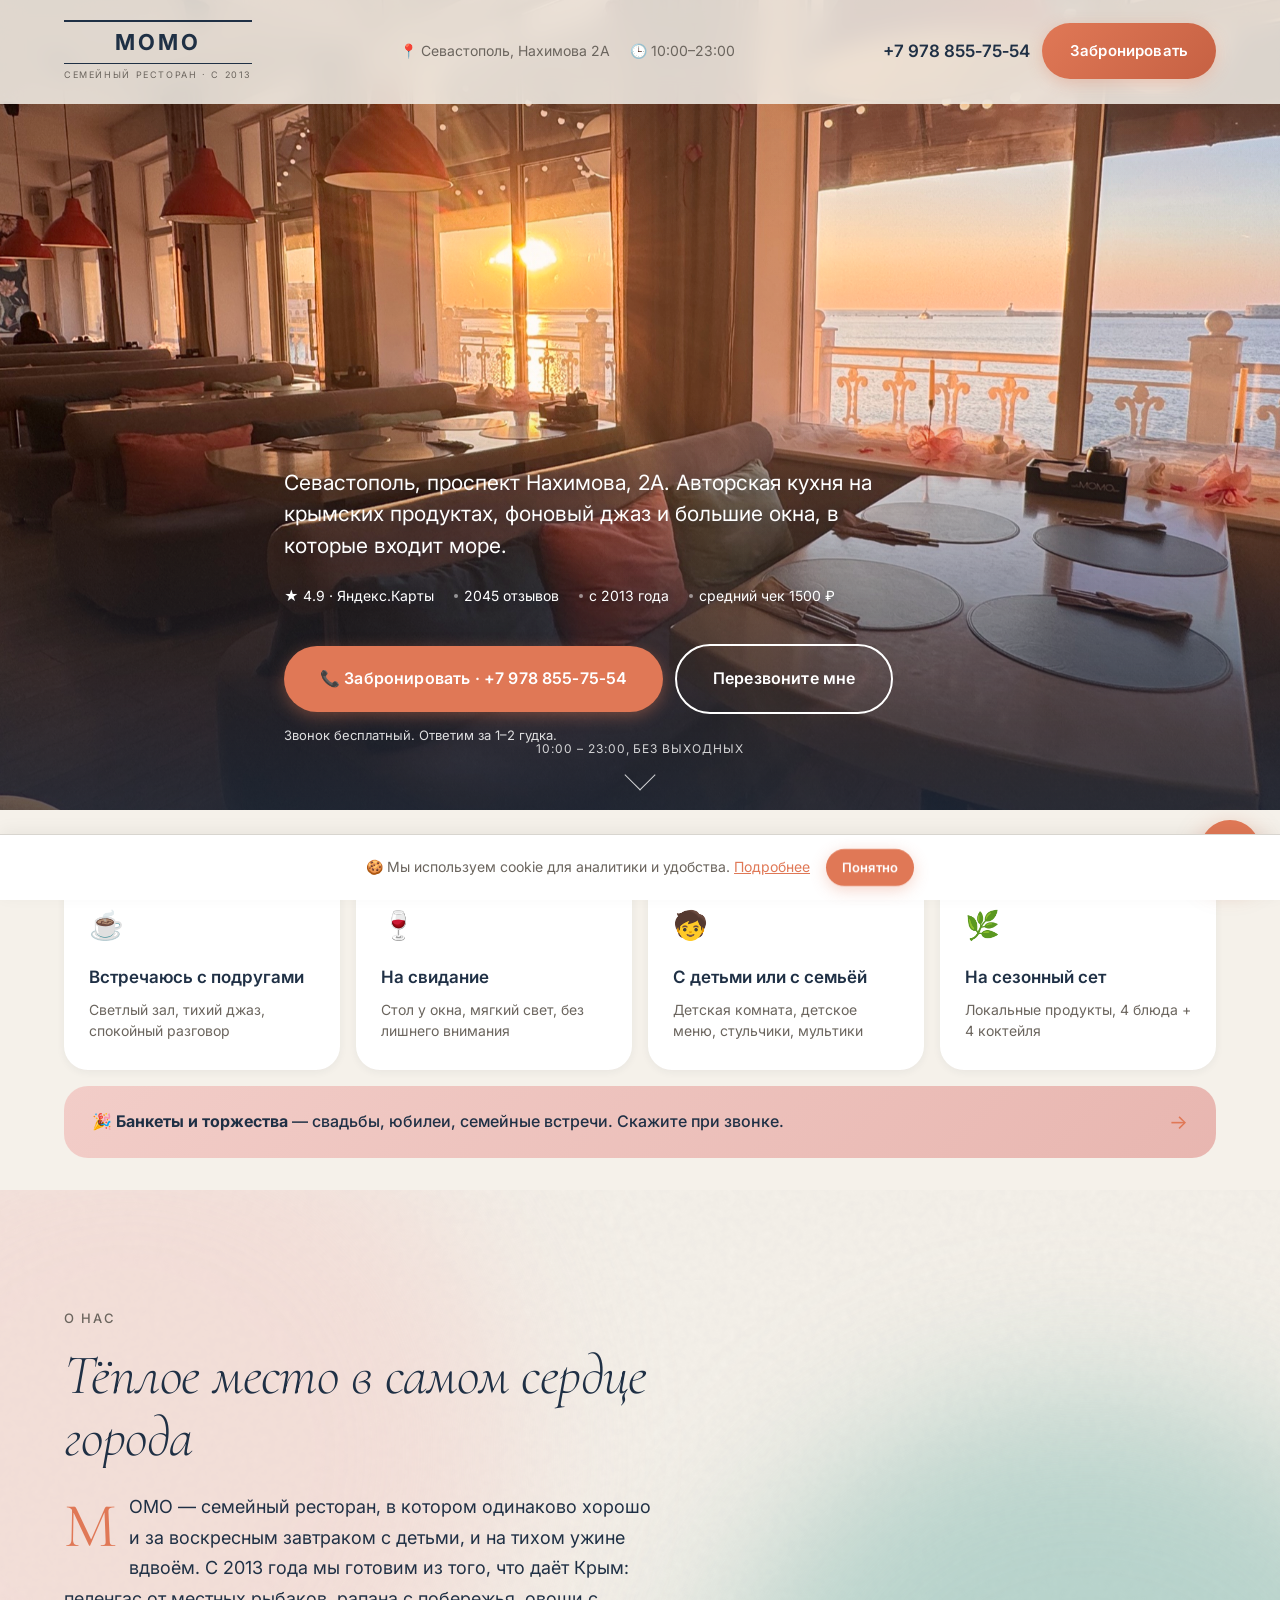
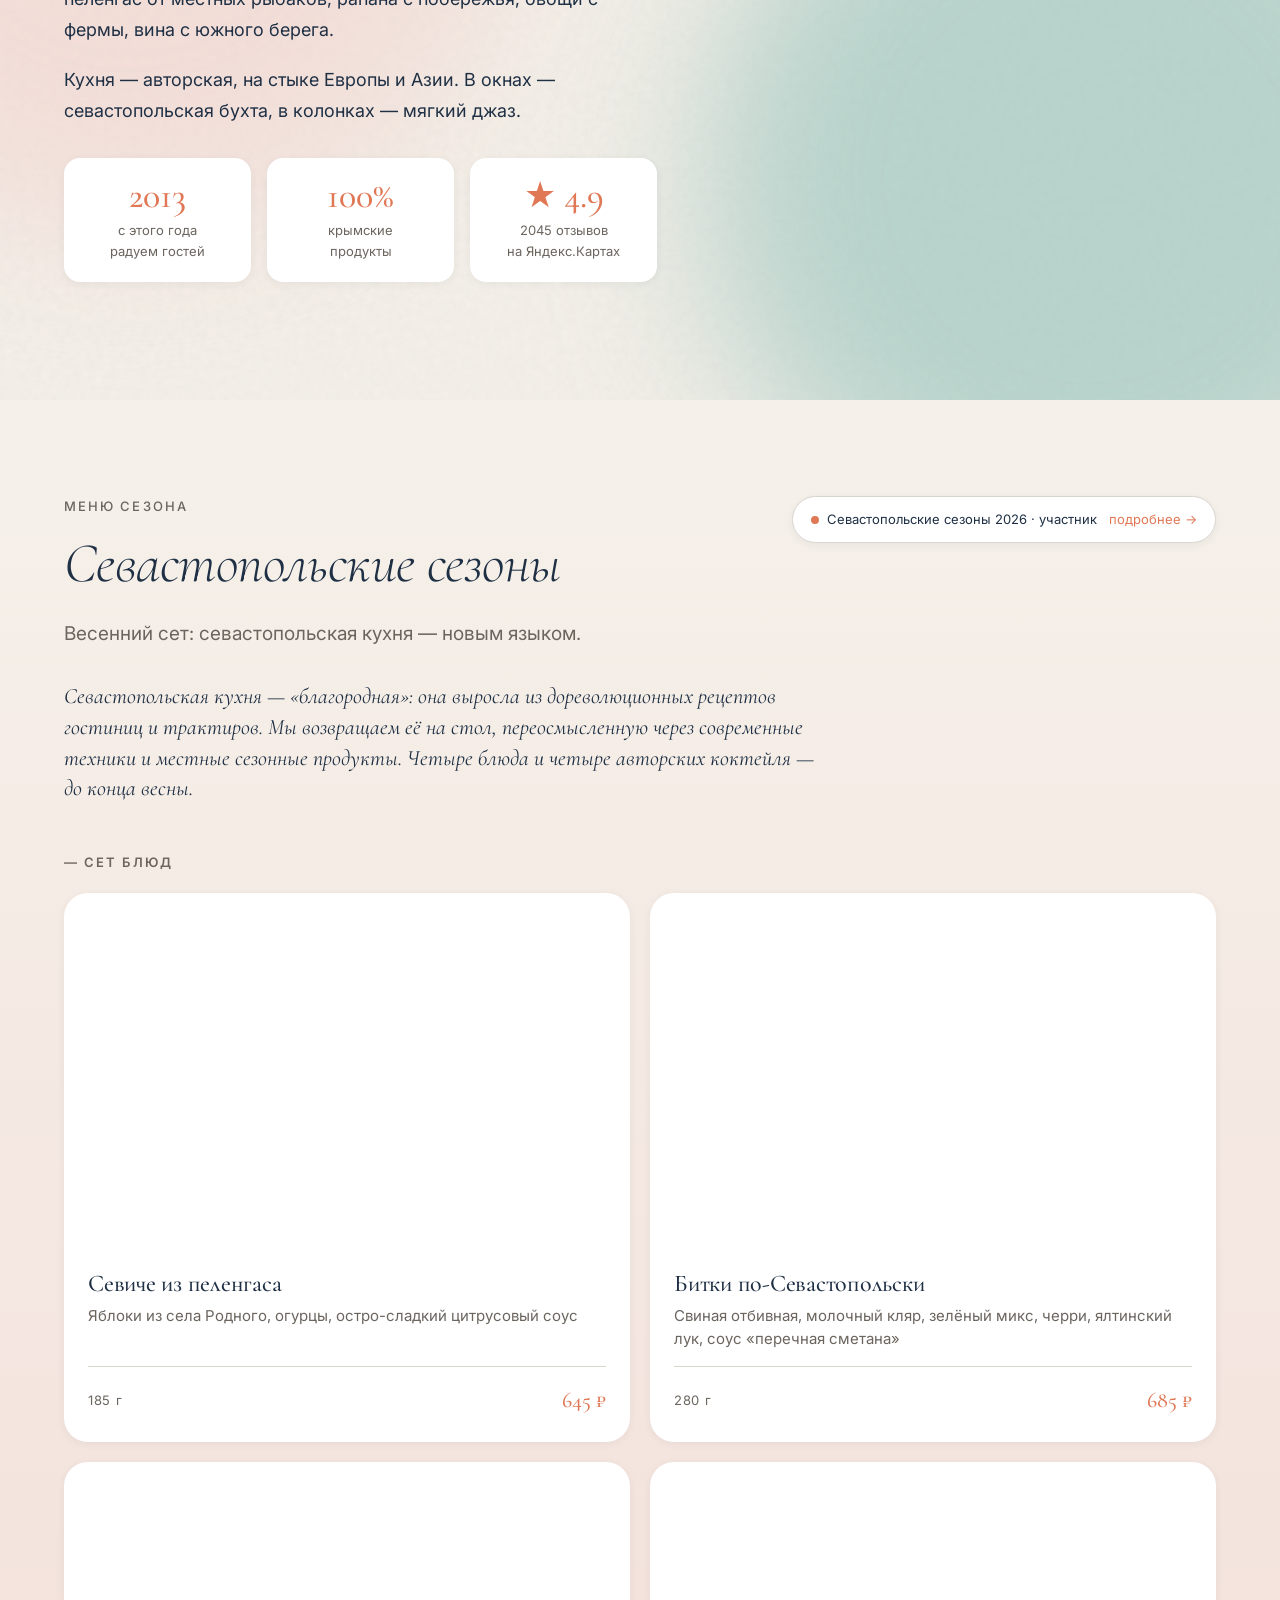
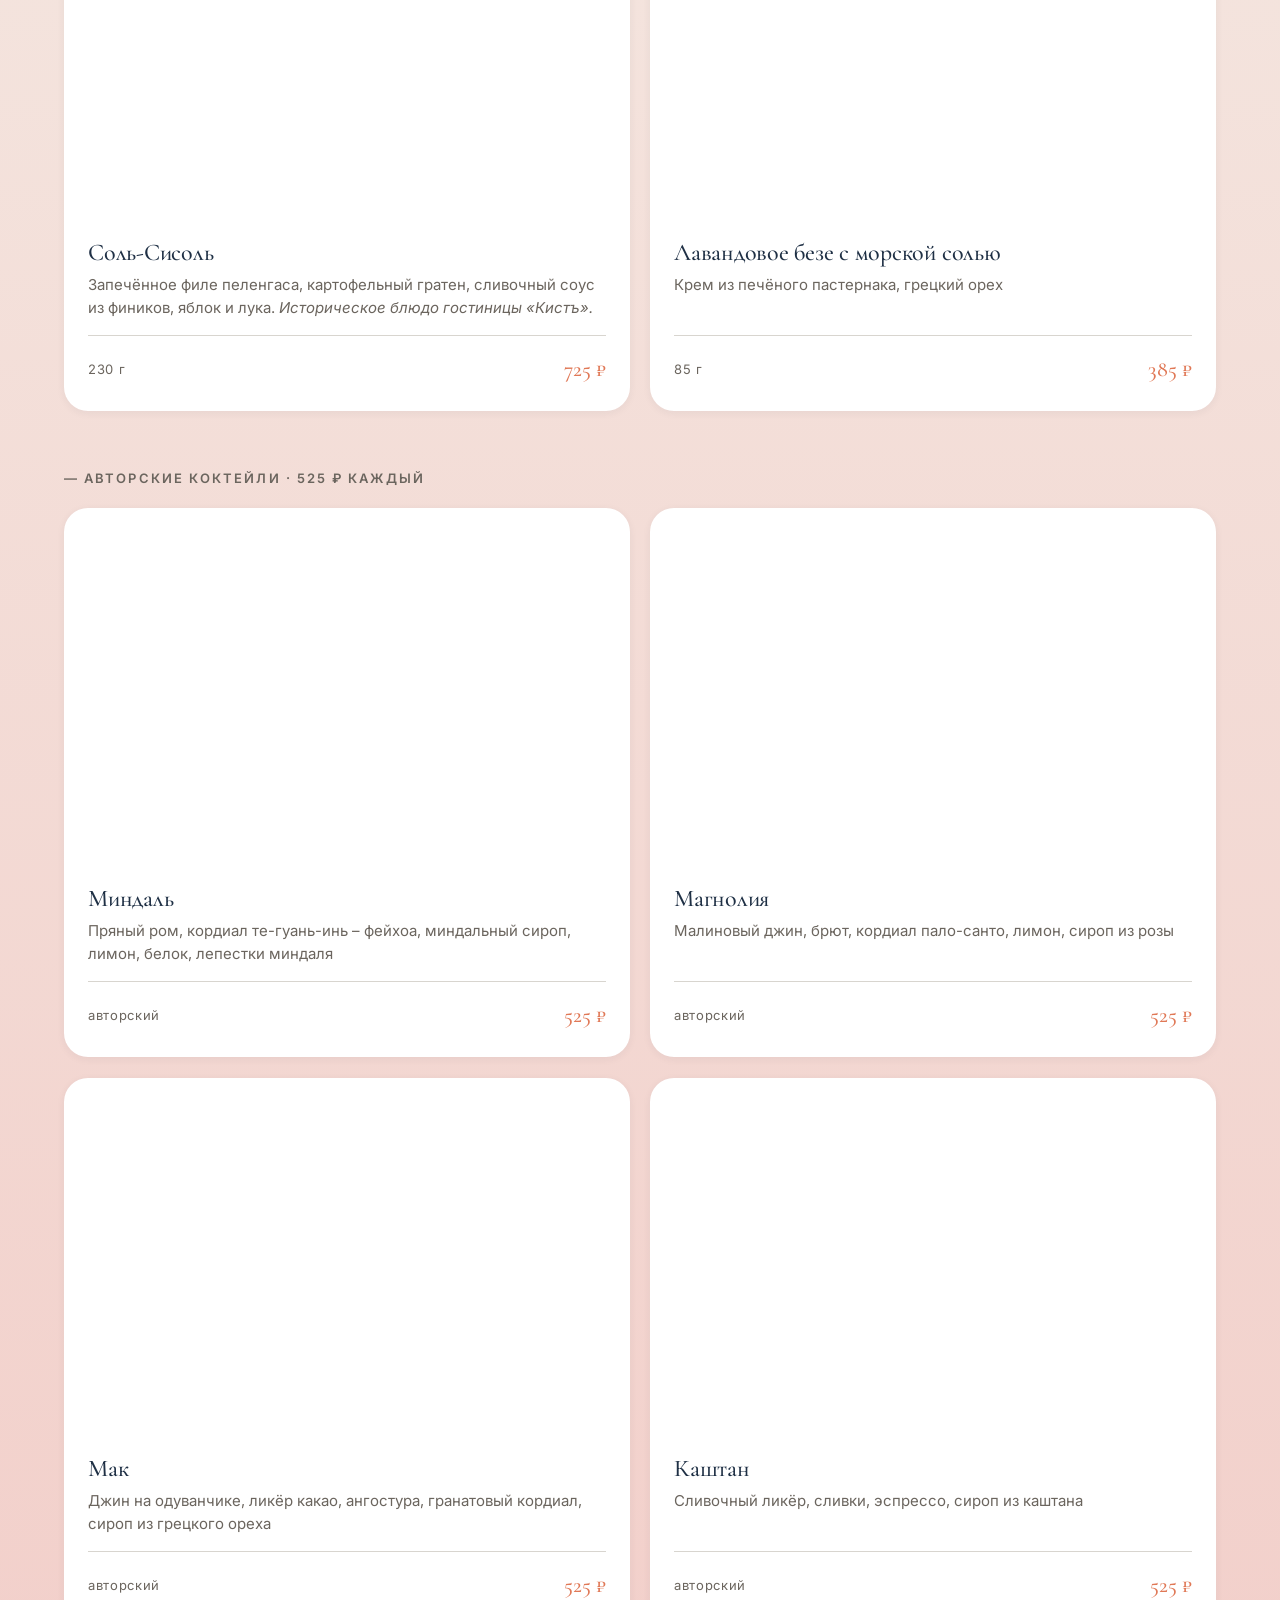
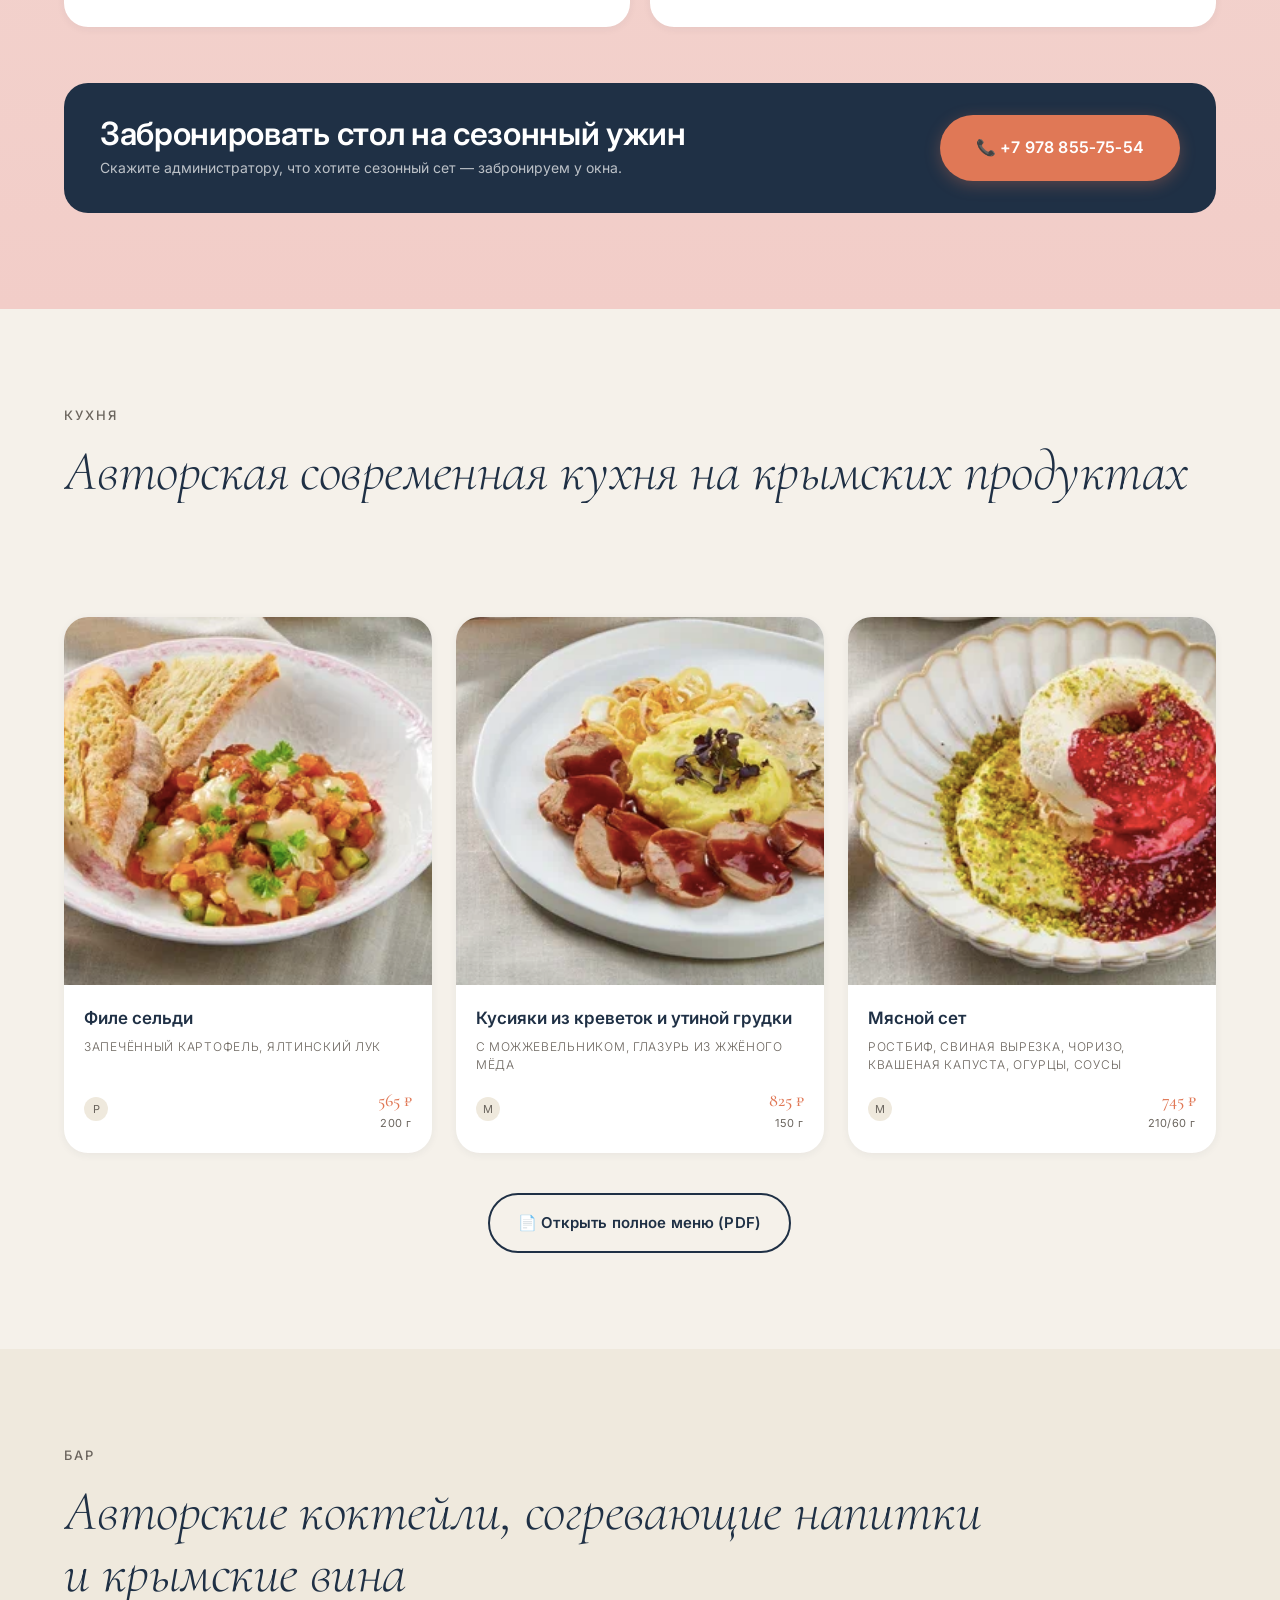
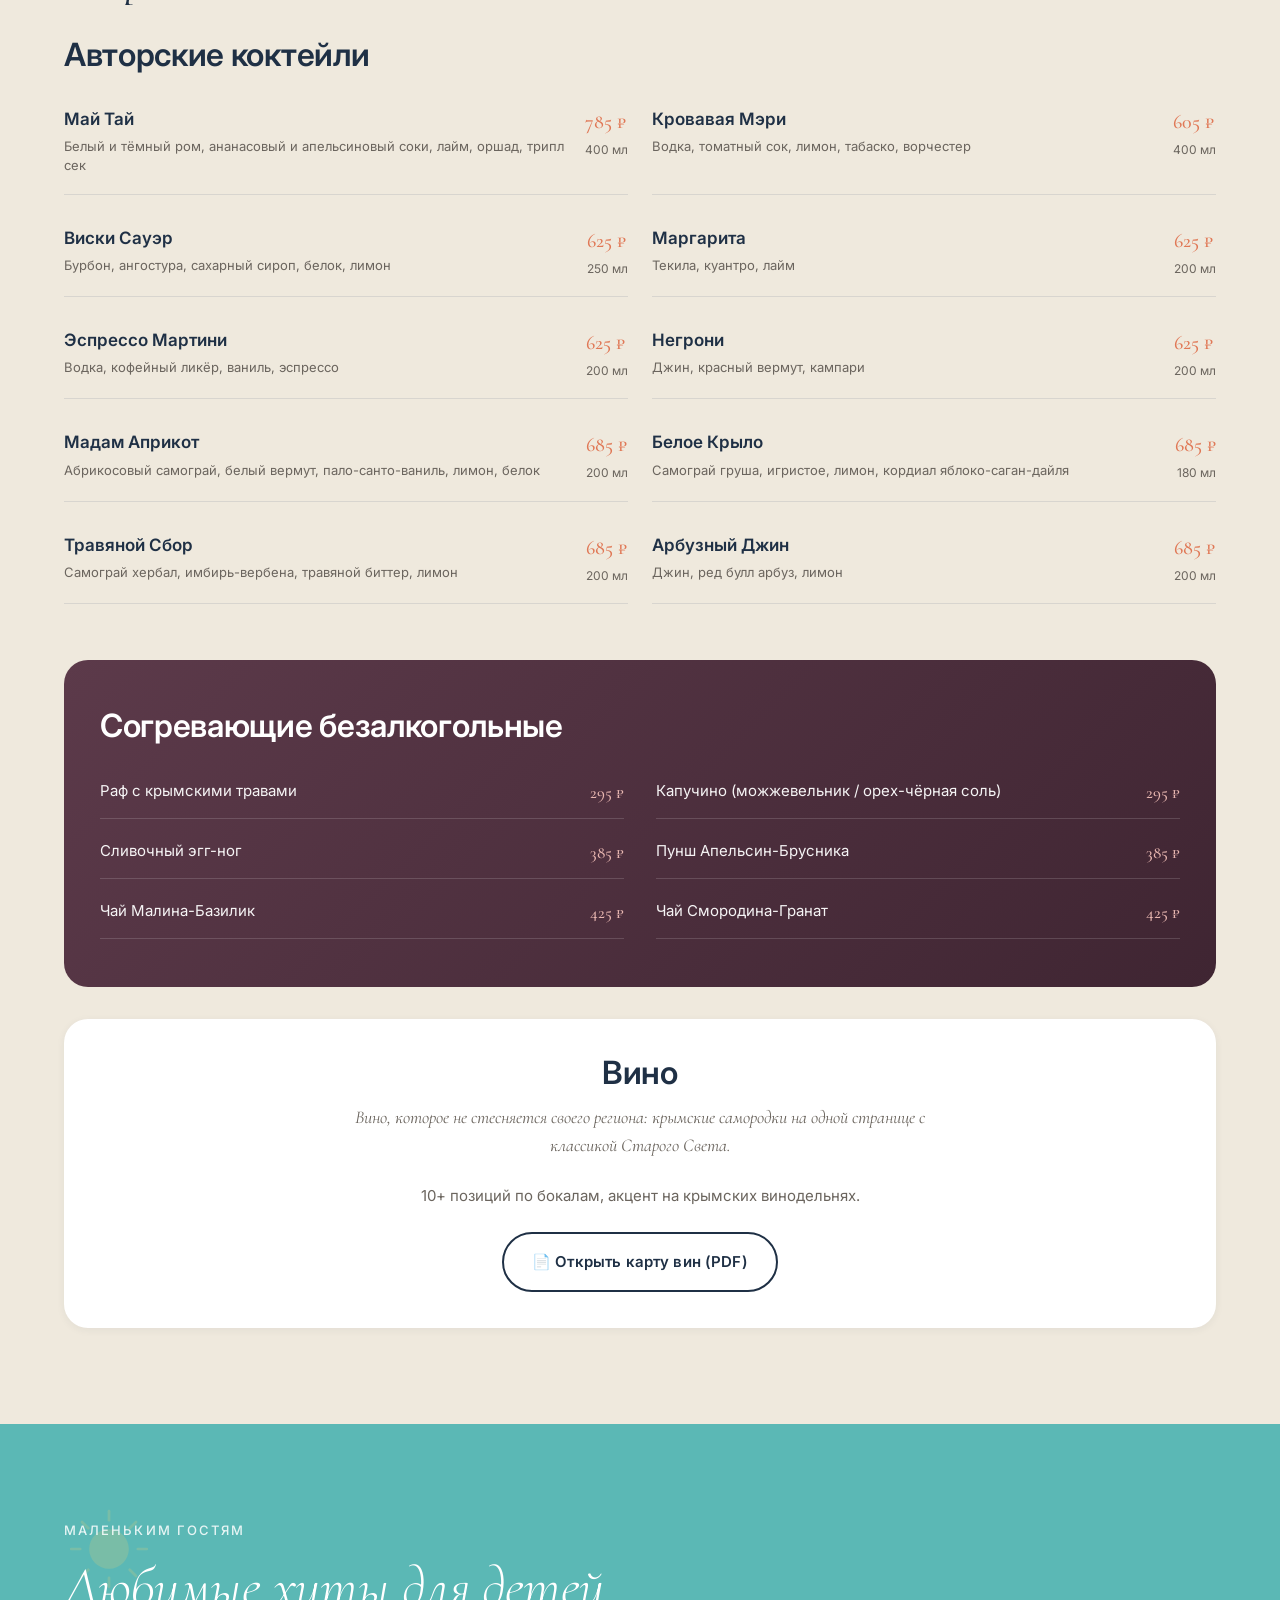
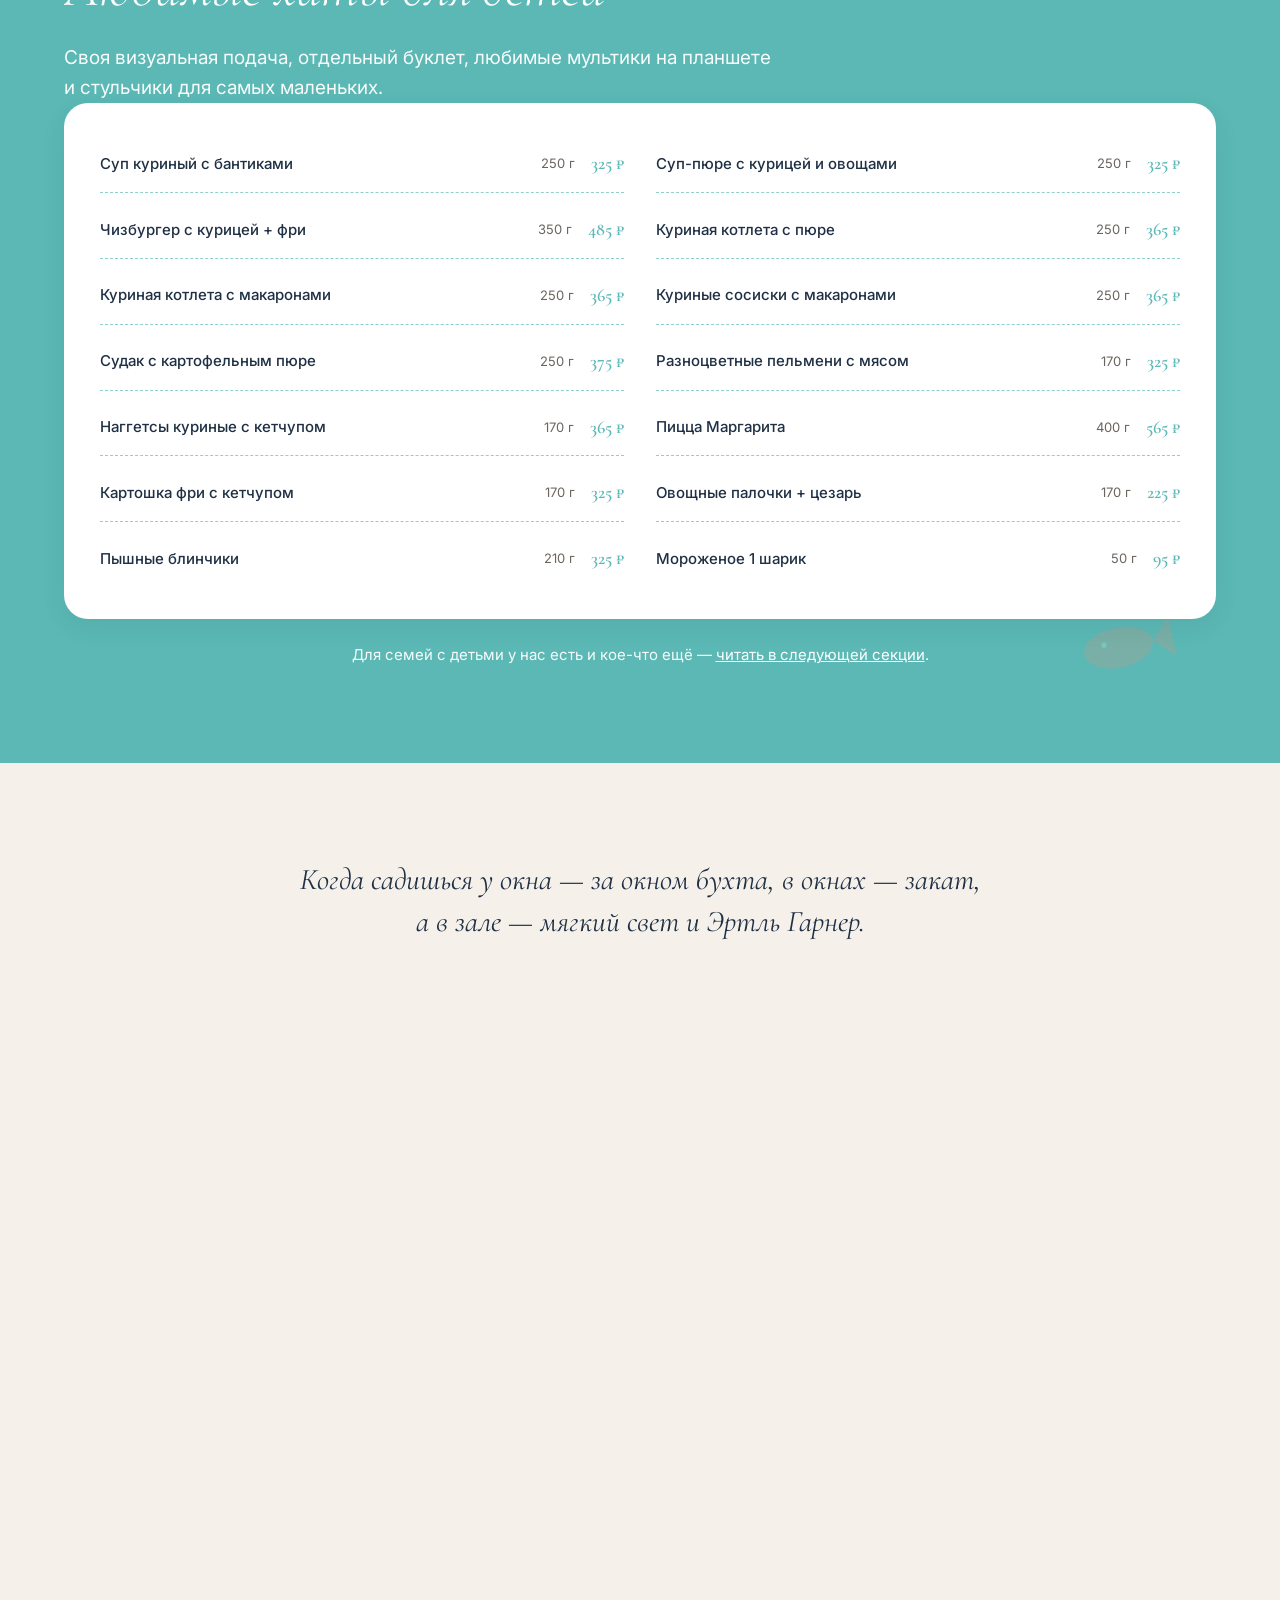
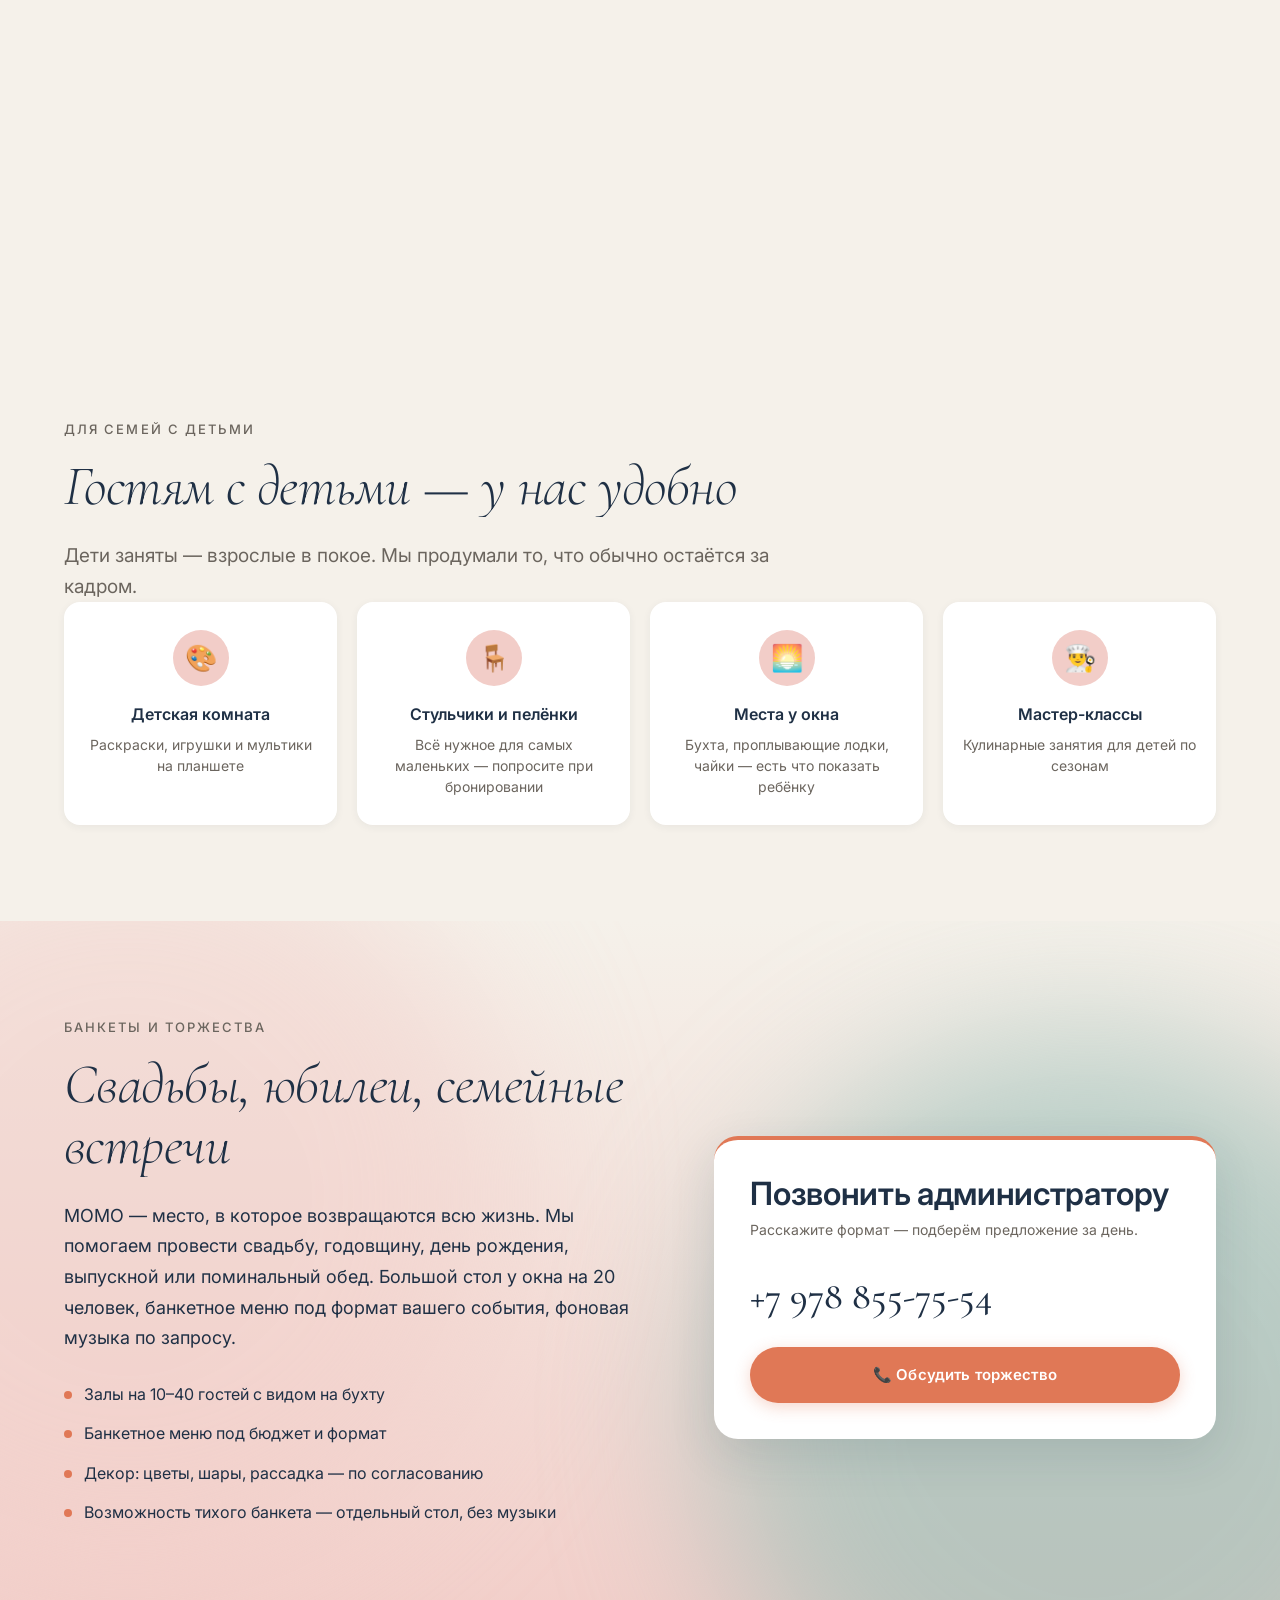
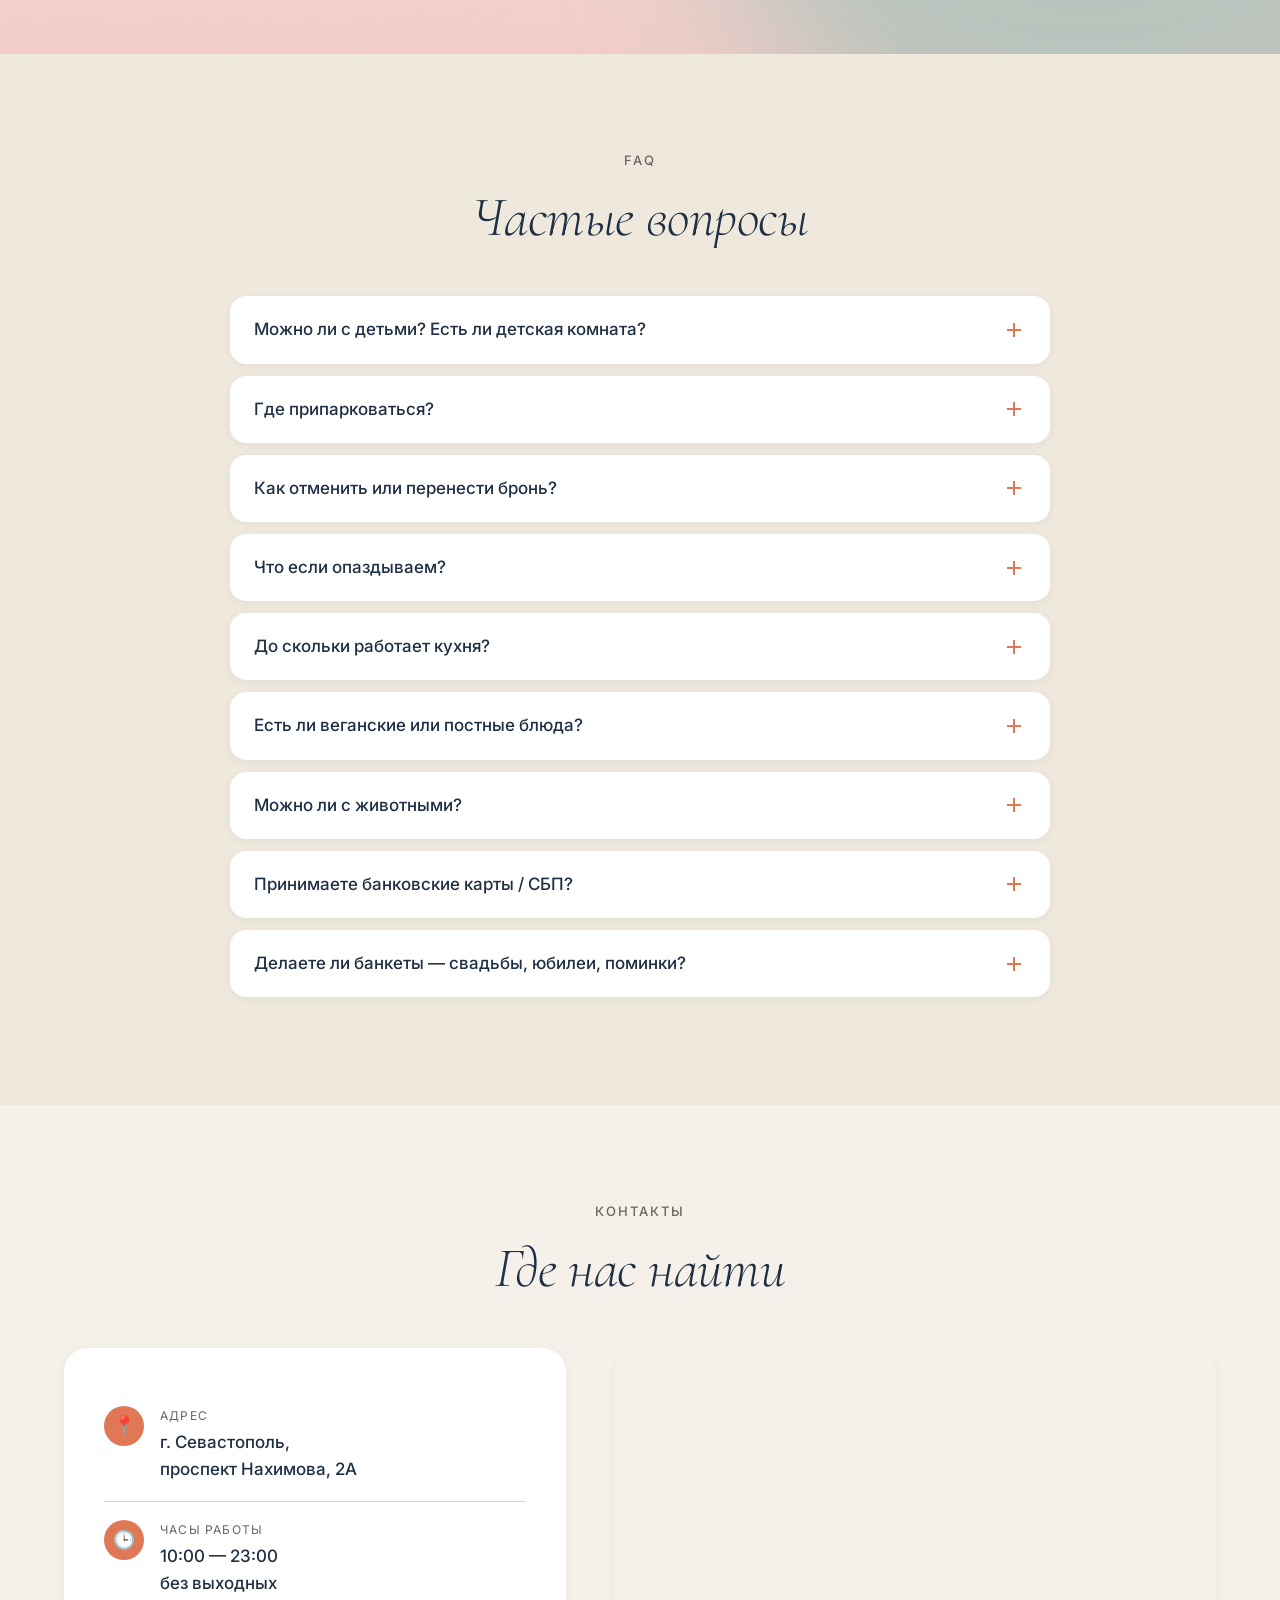
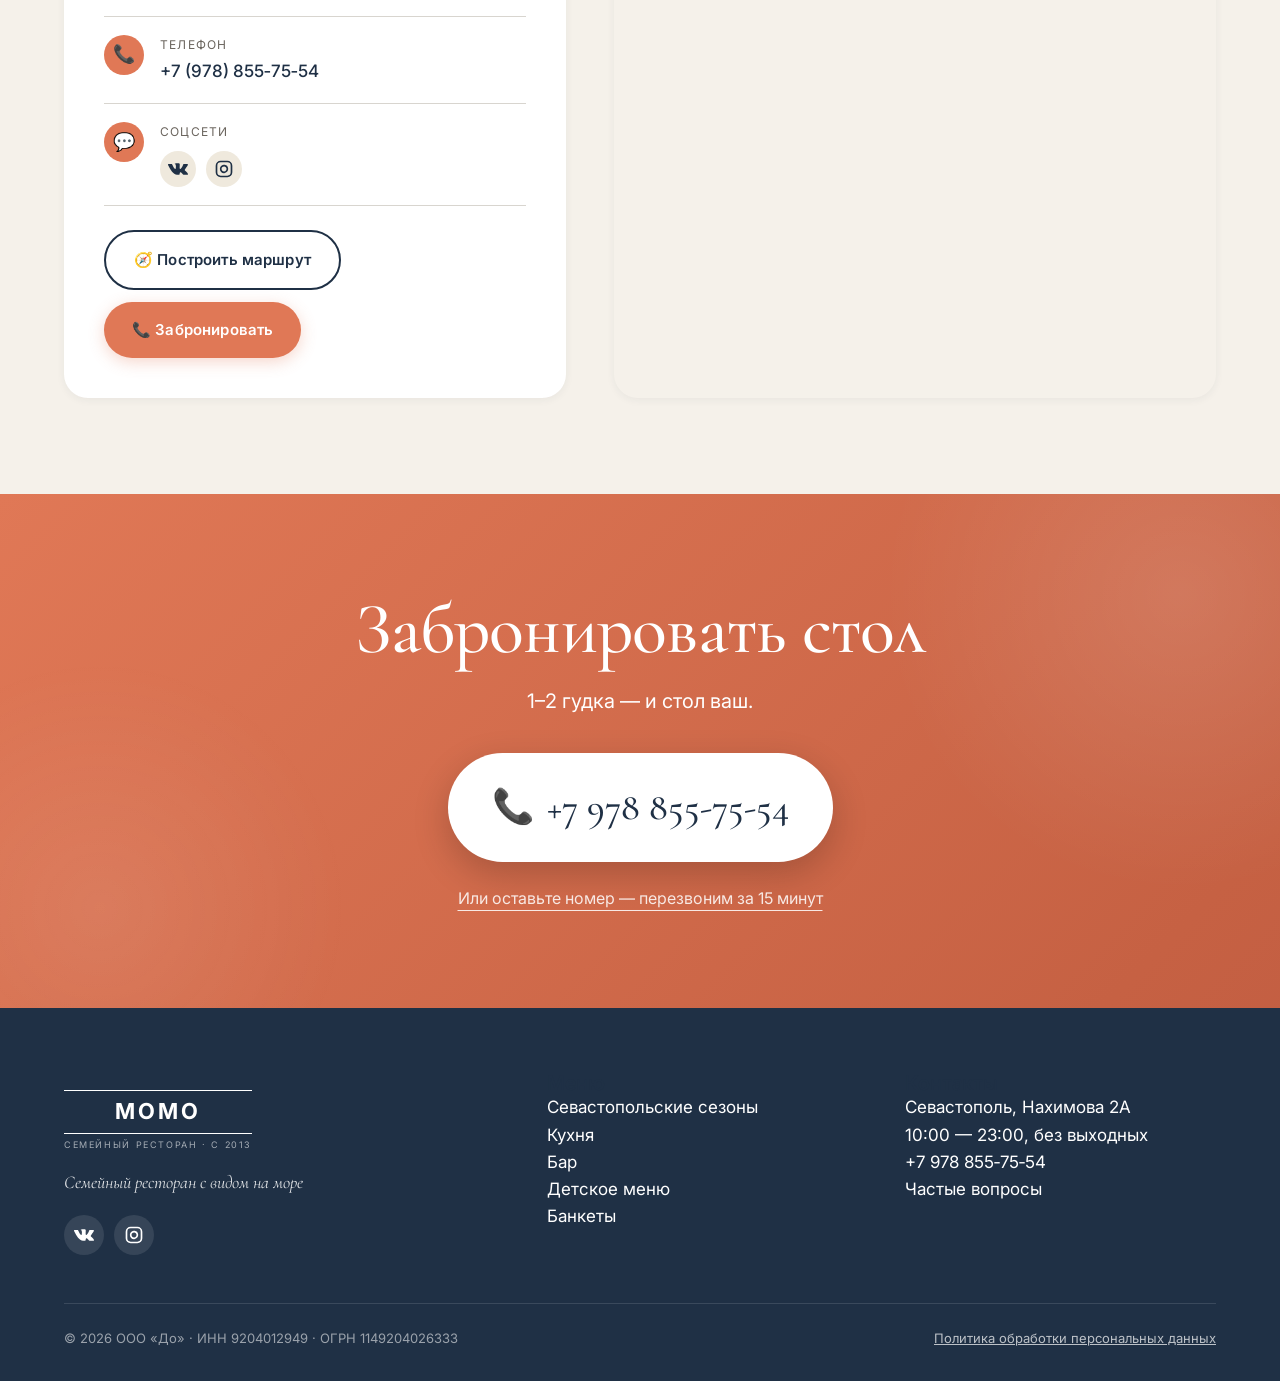
==== commit 496e60a6: "Fix: festival image paths (renamed to readable names)" ====
--- a/index.html
+++ b/index.html
@@ -2160,7 +2160,7 @@
       <div class="seasons-grid">
         <article class="season-card reveal">
           <div class="season-card-img">
-            <img src="Севастопольские сезоны/rSbrMzWgJDbV5AESAbcb8_kT0FrWQZpbK17DjWaUpLWQb0eAlxBMsRT-X6S0Z0XmmfS9-vrIQRLQLQkBMDFF0cEQ.jpg" alt="Севиче из пеленгаса — рыбное севиче с яблоками и цитрусовым соусом на стеклянной тарелке" loading="lazy">
+            <img src="Севастопольские сезоны/Севиче из пеленгаса.jpg" alt="Севиче из пеленгаса — рыбное севиче с яблоками и цитрусовым соусом на стеклянной тарелке" loading="lazy">
           </div>
           <div class="season-card-body">
             <h3 class="season-card-title">Севиче из пеленгаса</h3>
@@ -2174,7 +2174,7 @@
 
         <article class="season-card reveal reveal-delay-1">
           <div class="season-card-img">
-            <img src="Севастопольские сезоны/v2IbiidV56U-dlTZP5GfRMUSIDUykfpwbNaNGh_wXxIW6SOmcLqLd-8XHj3ySYUy_sk4HJZb0ID6Hzc3Ea-vONip.jpg" alt="Битки по-Севастопольски — свиные битки в кляре с овощами и сметанным соусом" loading="lazy">
+            <img src="Севастопольские сезоны/Битки по севастопольски.jpg" alt="Битки по-Севастопольски — свиные битки в кляре с овощами и сметанным соусом" loading="lazy">
           </div>
           <div class="season-card-body">
             <h3 class="season-card-title">Битки по-Севастопольски</h3>
@@ -2188,7 +2188,7 @@
 
         <article class="season-card reveal reveal-delay-2">
           <div class="season-card-img">
-            <img src="Севастопольские сезоны/M9Hw61ZJK6PnhEBsQ1uxKfOCNy1djQVC_3cZvBmNO5F0gKkUcq9L-60I0U_x9roIgF2VnUDnp2Ecs00YhpeqFcBO.jpg" alt="Соль-Сисоль — историческое блюдо: запечённое филе пеленгаса в кремовом соусе с гратеном" loading="lazy">
+            <img src="Севастопольские сезоны/Соль сисоль.jpg" alt="Соль-Сисоль — историческое блюдо: запечённое филе пеленгаса в кремовом соусе с гратеном" loading="lazy">
           </div>
           <div class="season-card-body">
             <h3 class="season-card-title">Соль-Сисоль</h3>
@@ -2202,7 +2202,7 @@
 
         <article class="season-card reveal reveal-delay-3">
           <div class="season-card-img">
-            <img src="Севастопольские сезоны/4jwFNolvsQSu_8_vZpGjiS9WkJatUQVcMCtIIQuHO4AlHedOABKP_-aXzfhhVo68wJvHltMIqkpmbes-WVM427RE.jpg" alt="Лавандовое безе с морской солью — десерт с кремом из пастернака в бокале" loading="lazy">
+            <img src="Севастопольские сезоны/Лавандовое бизе.jpg" alt="Лавандовое безе с морской солью — десерт с кремом из пастернака в бокале" loading="lazy">
           </div>
           <div class="season-card-body">
             <h3 class="season-card-title">Лавандовое безе с морской солью</h3>
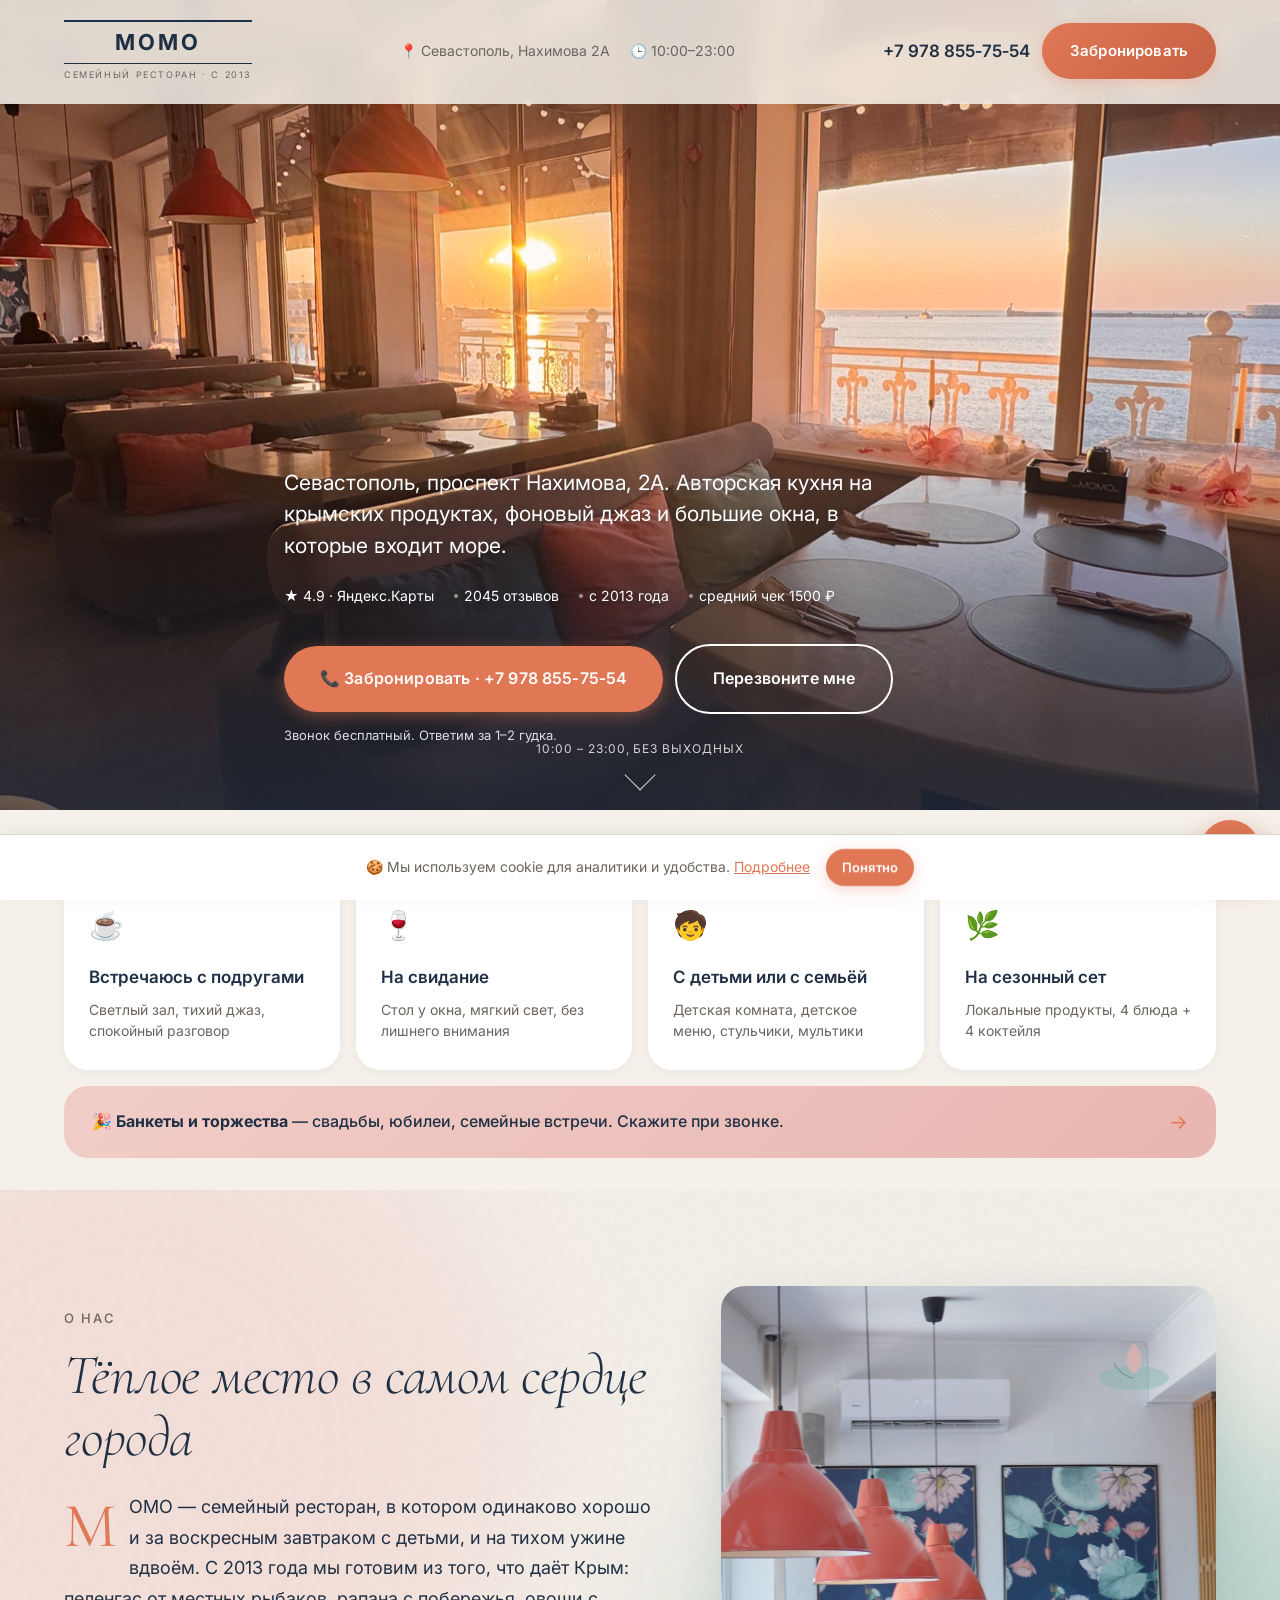
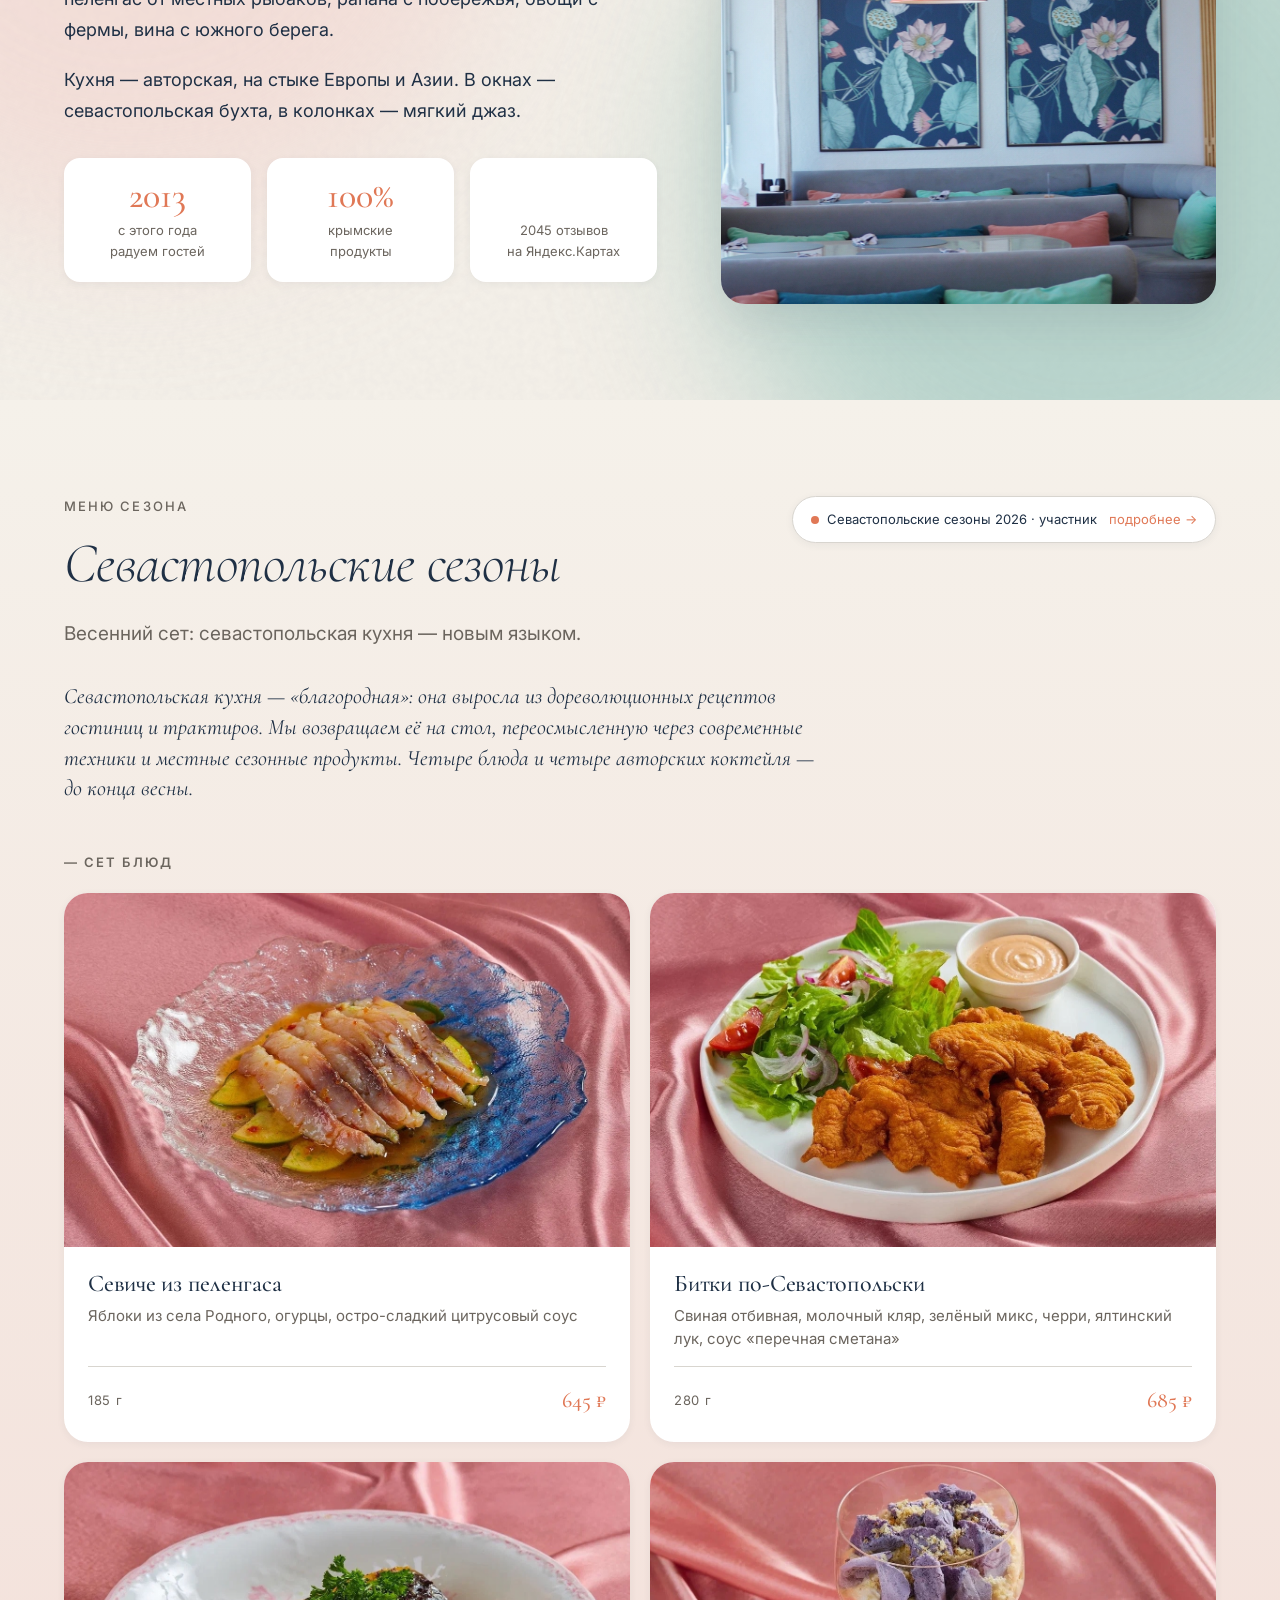
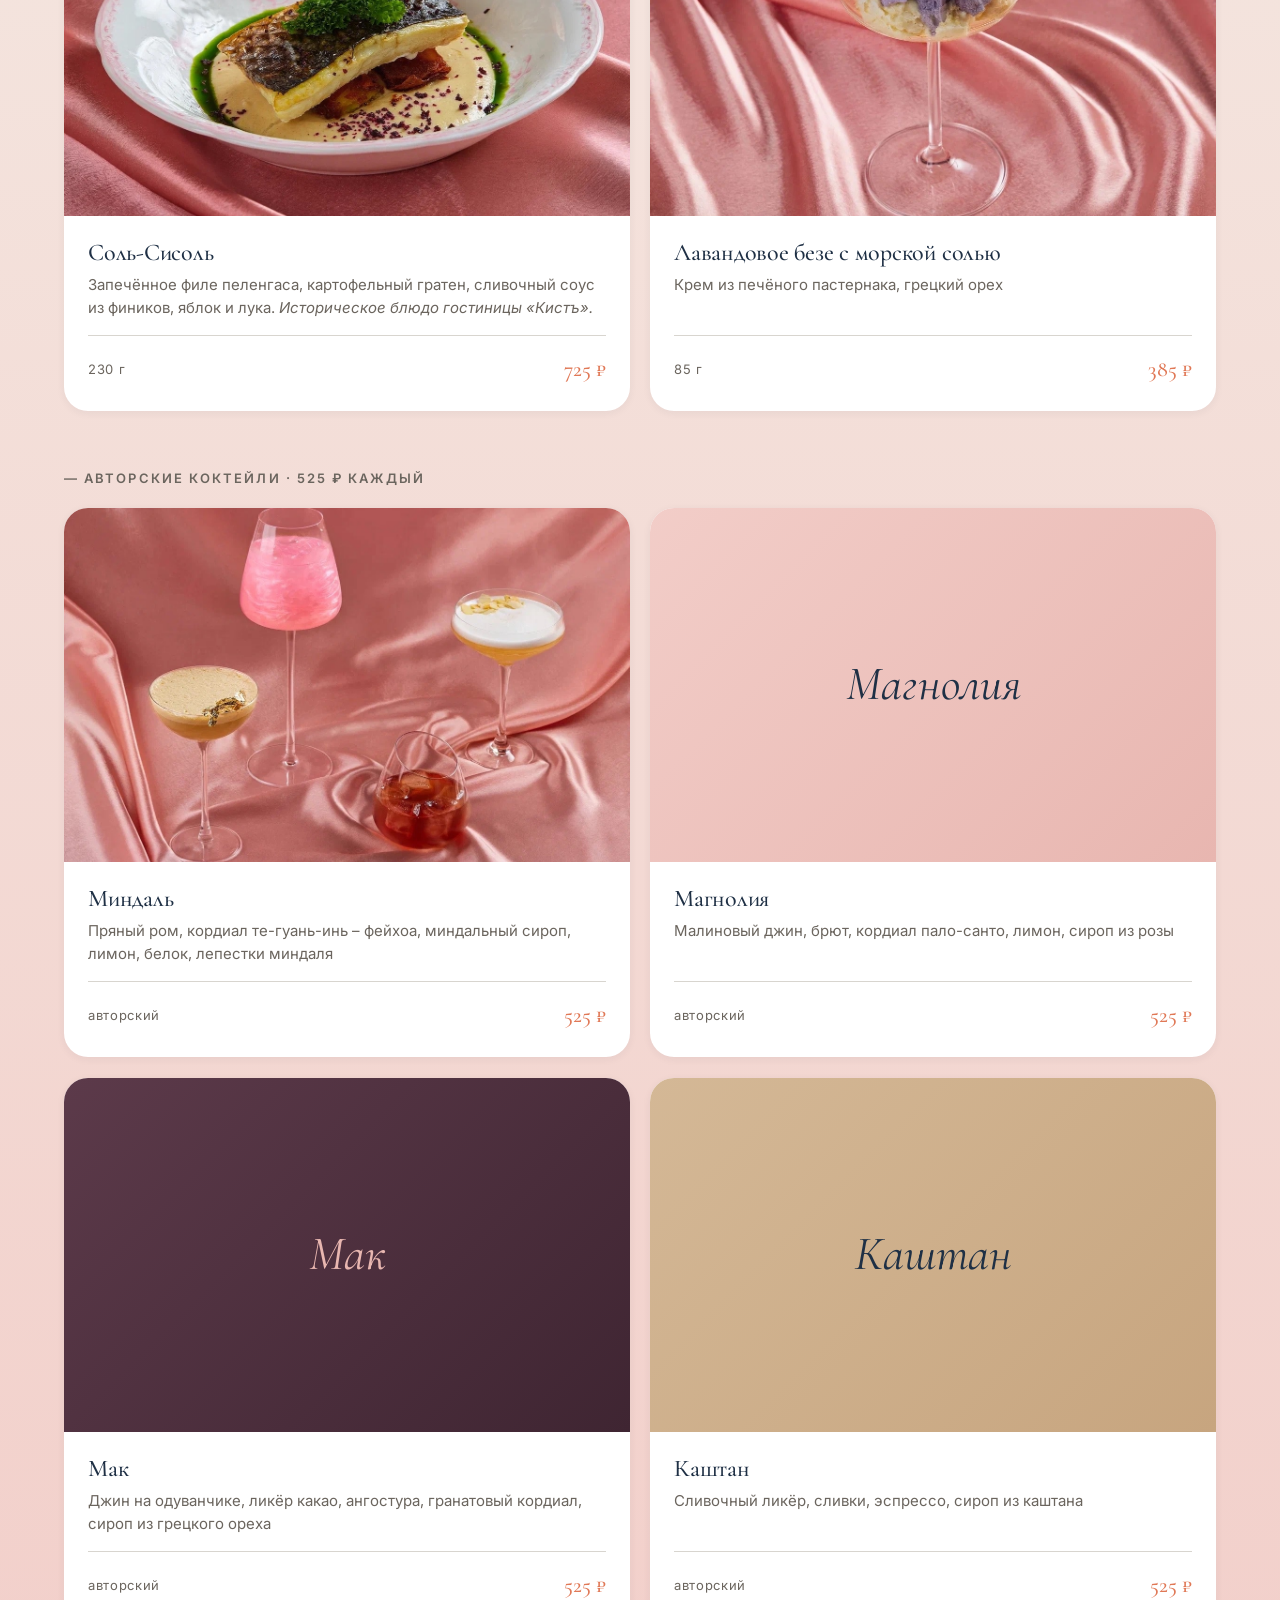
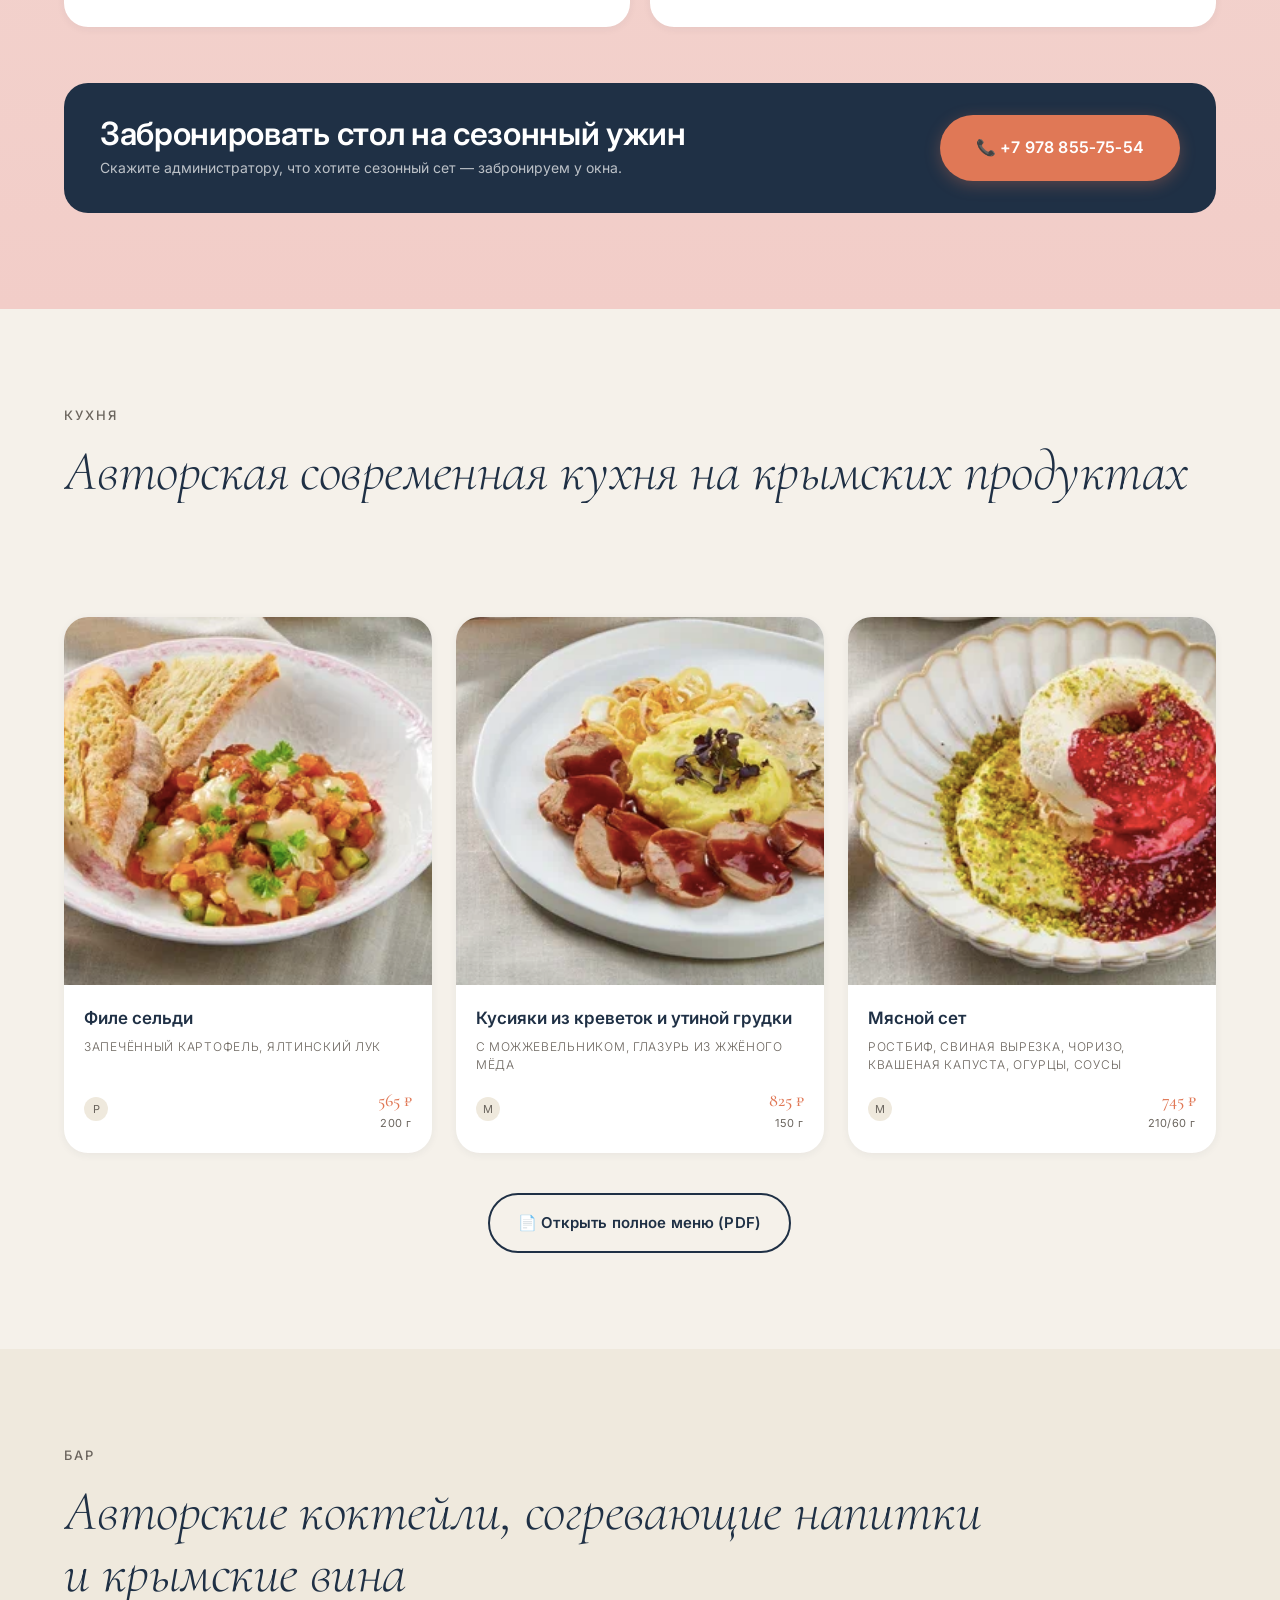
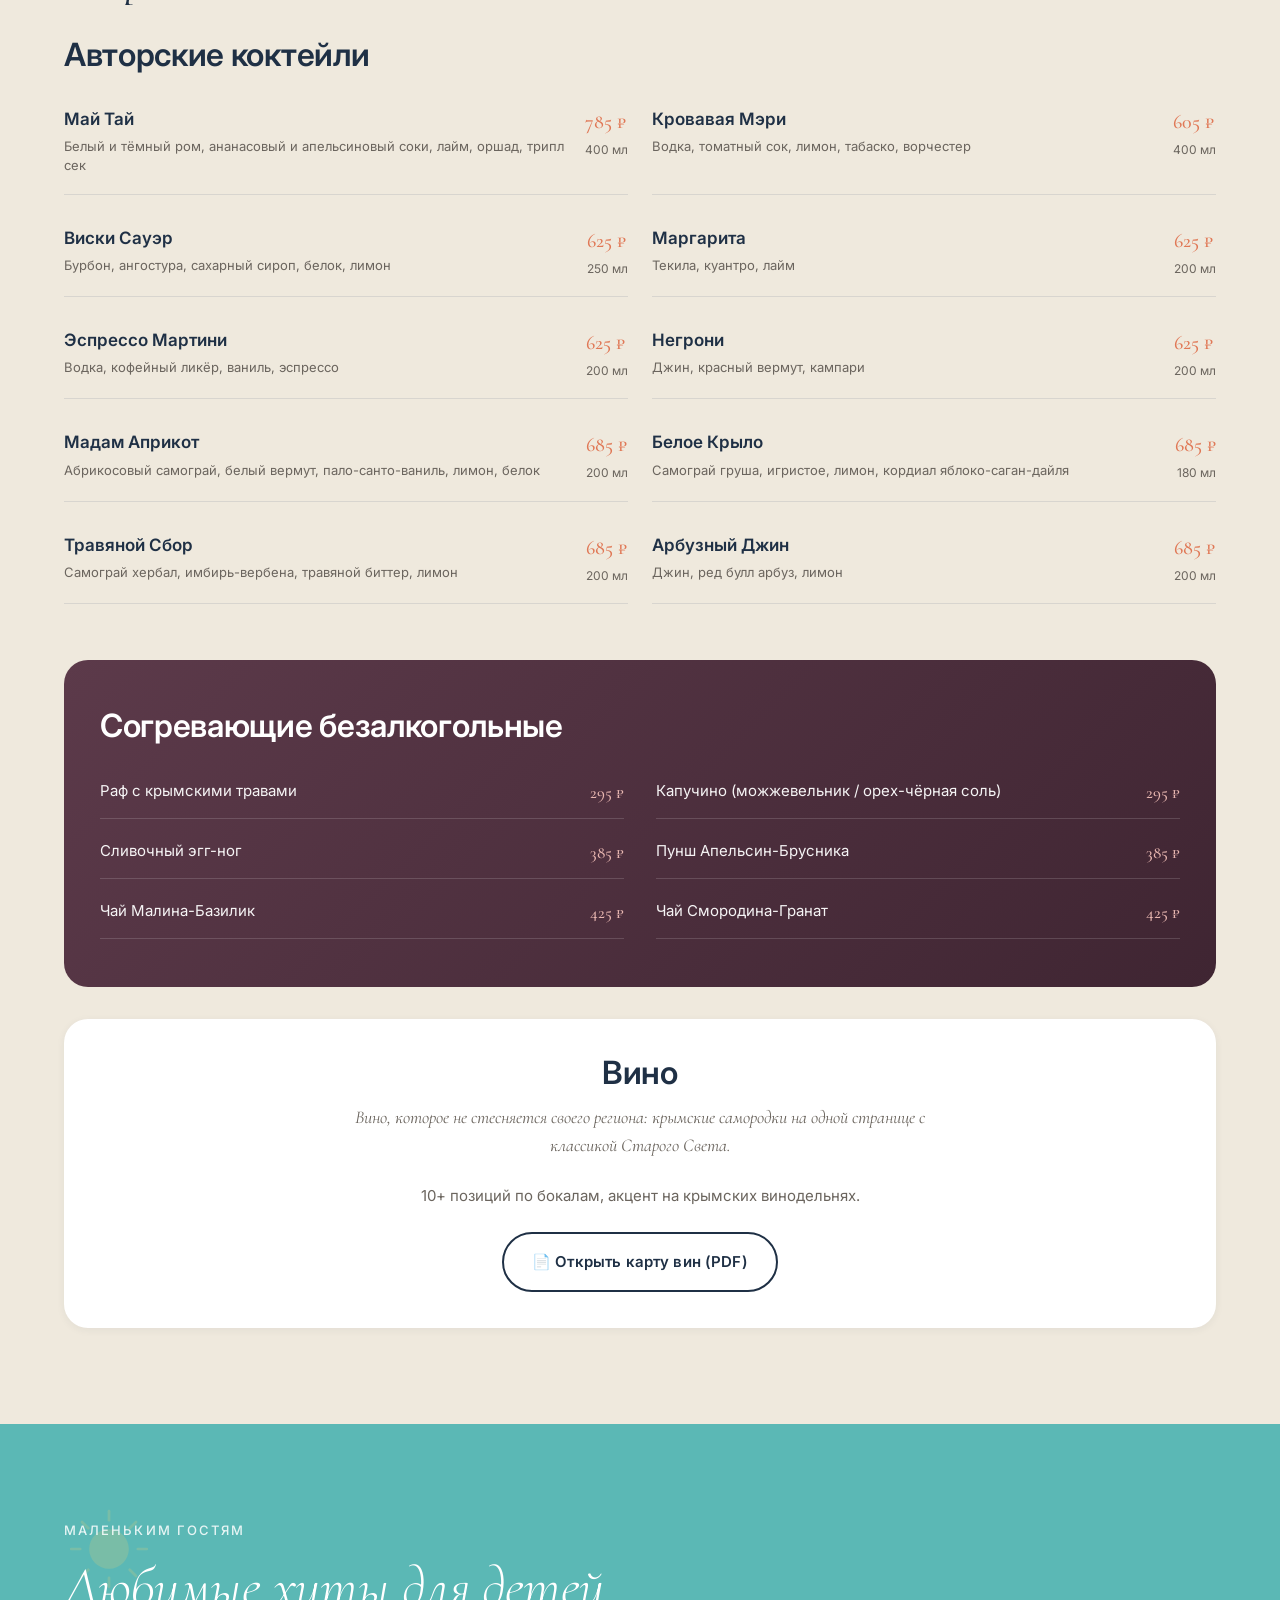
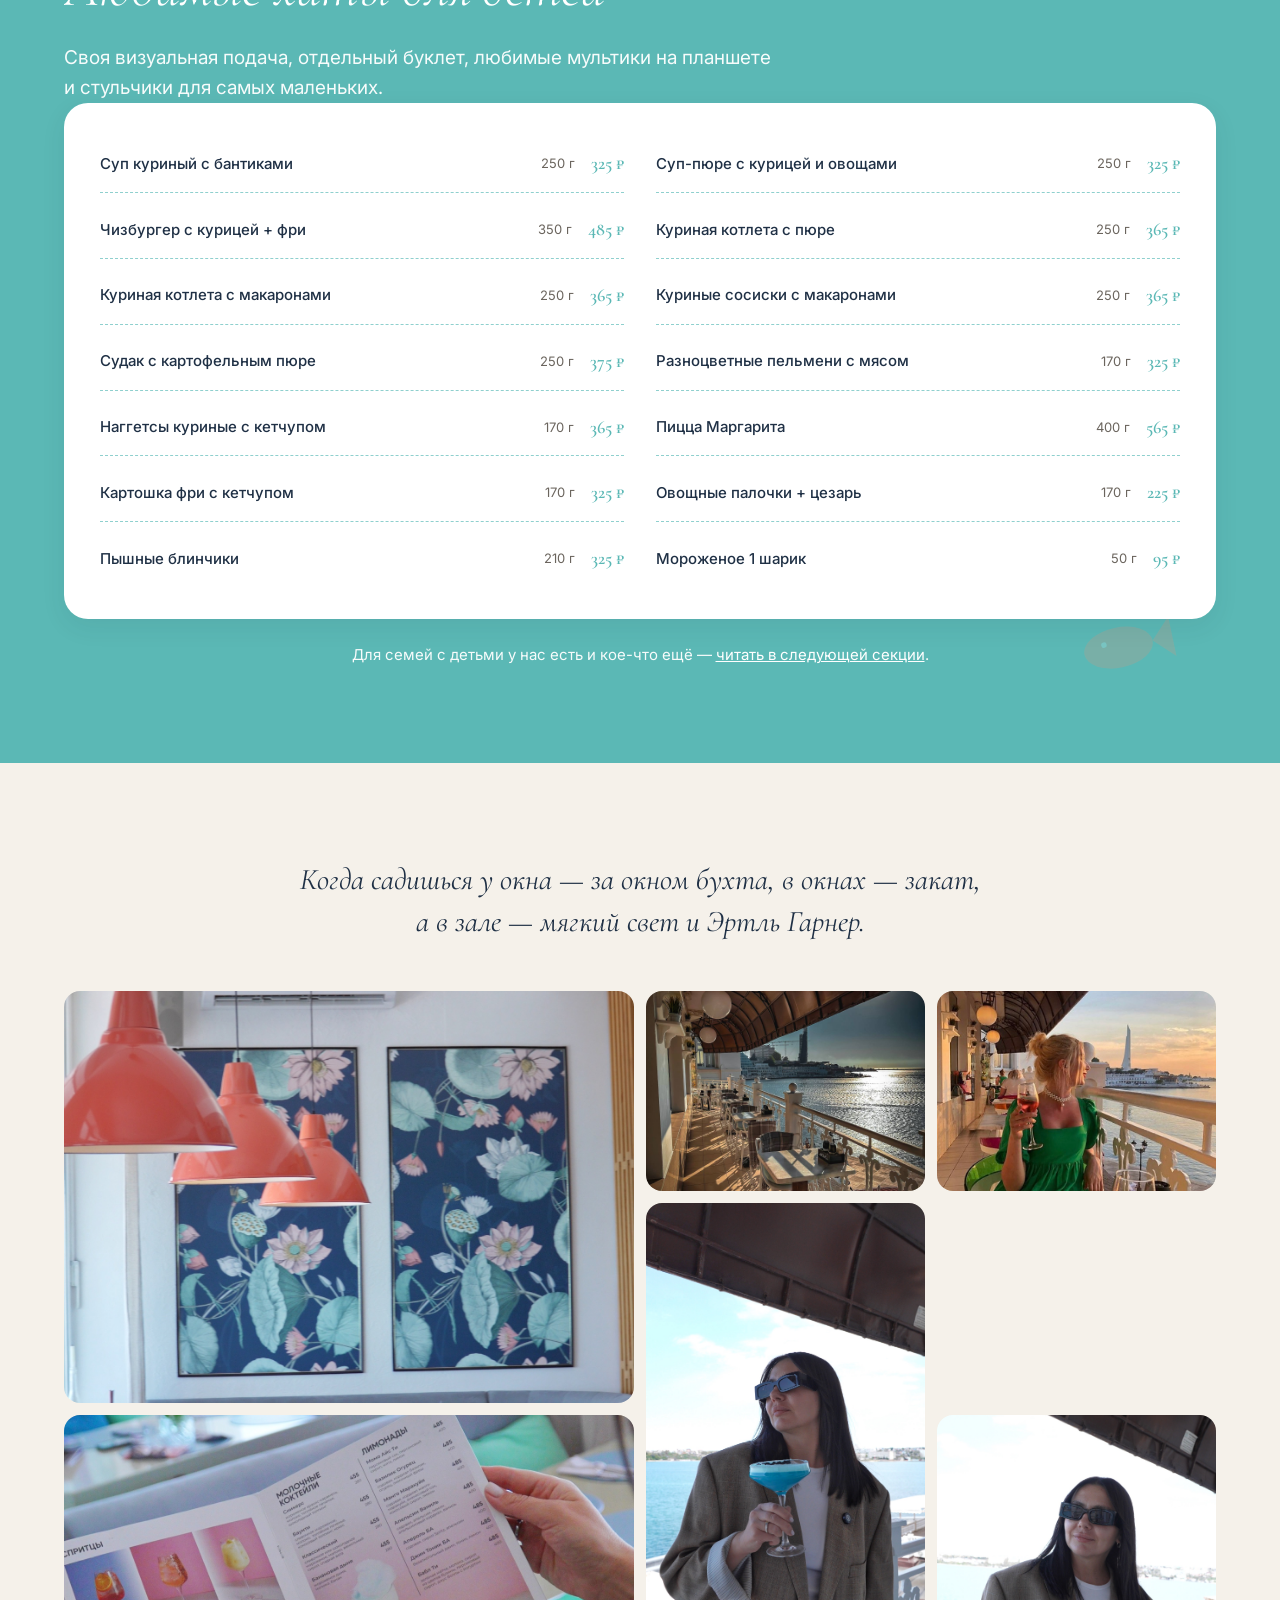
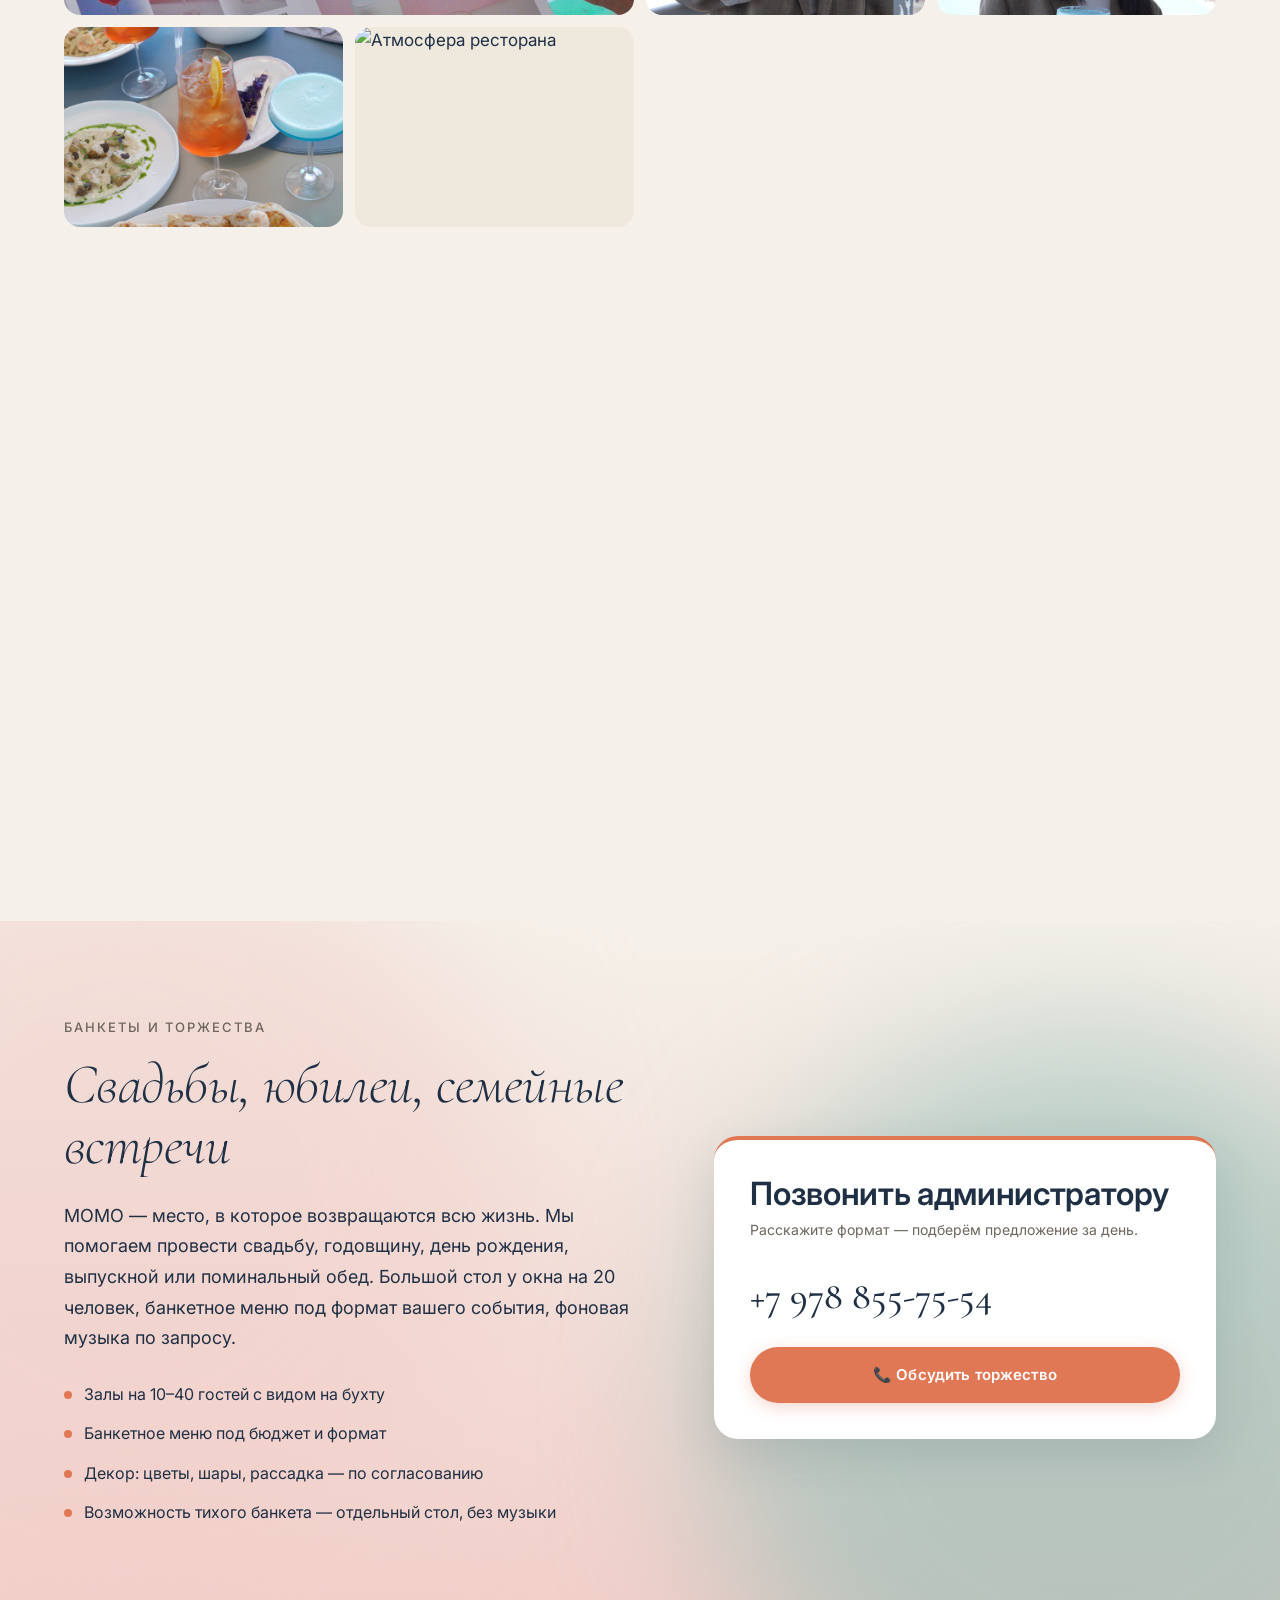
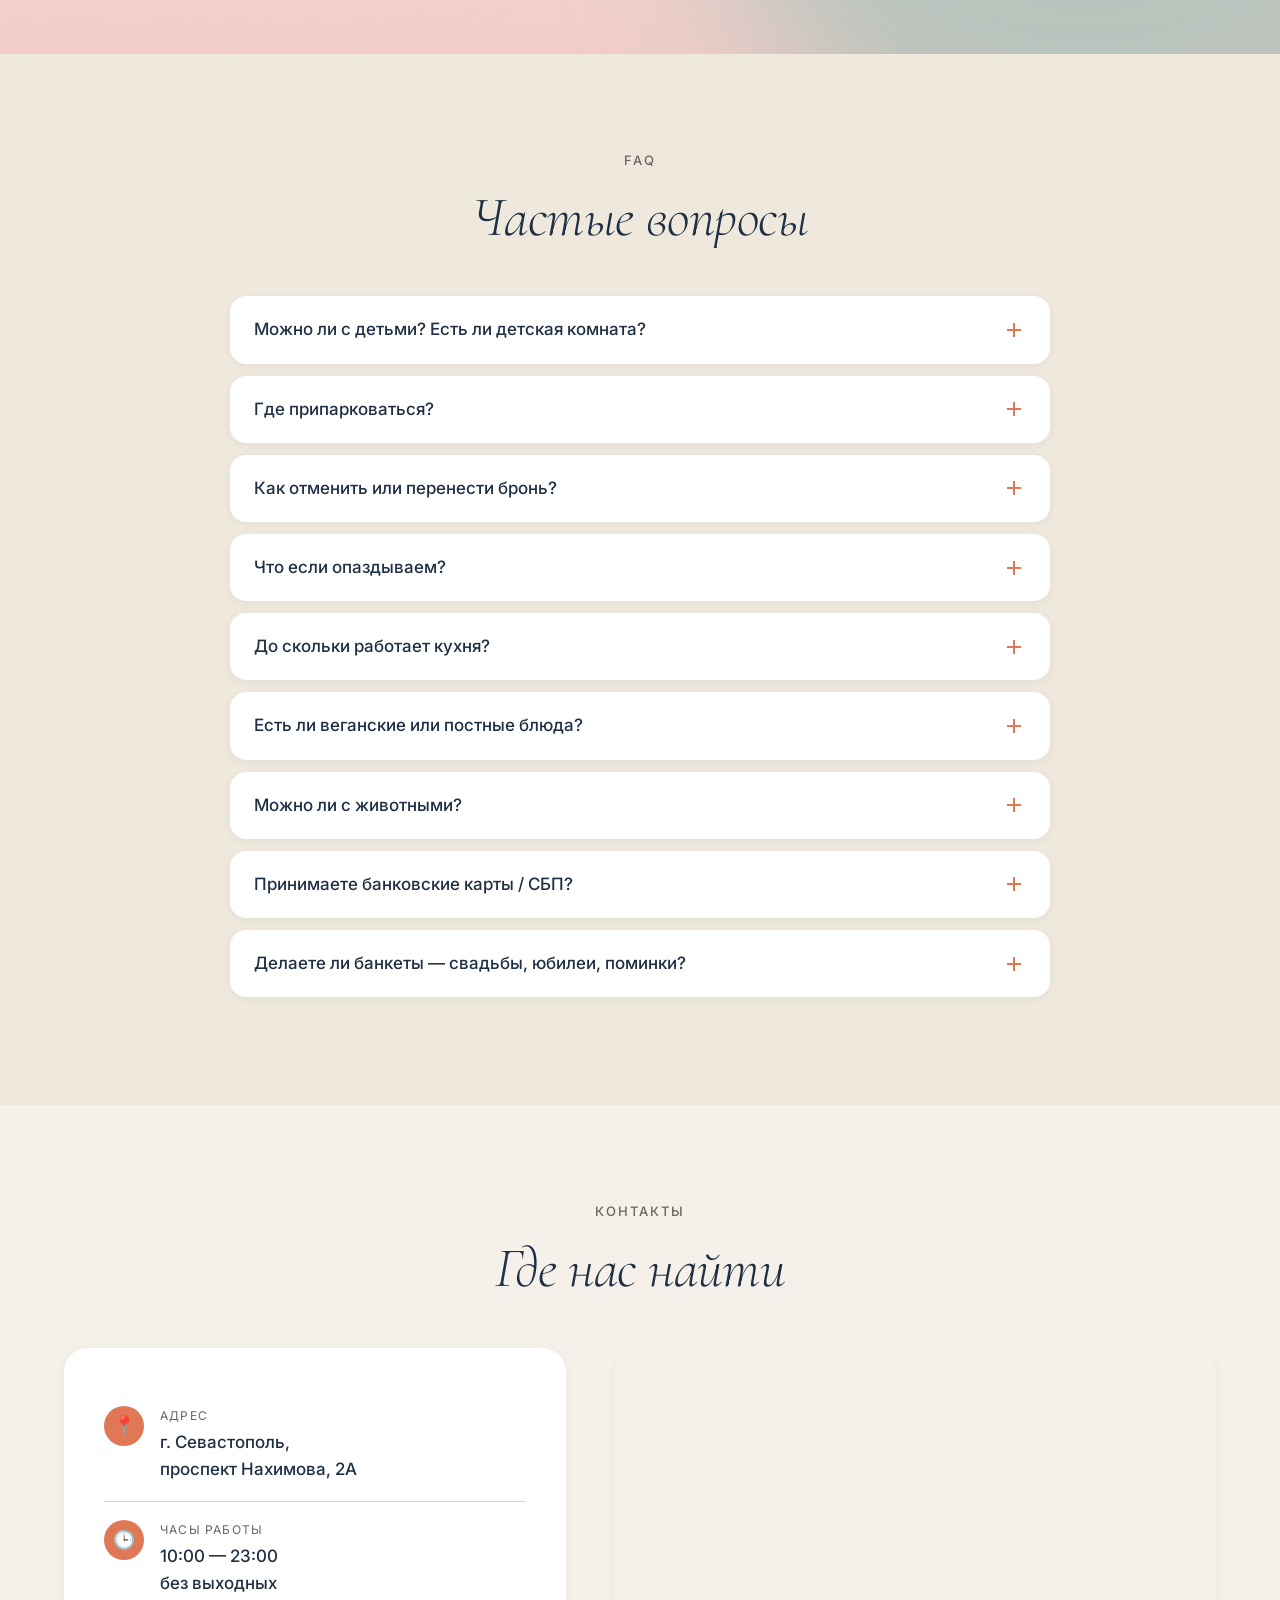
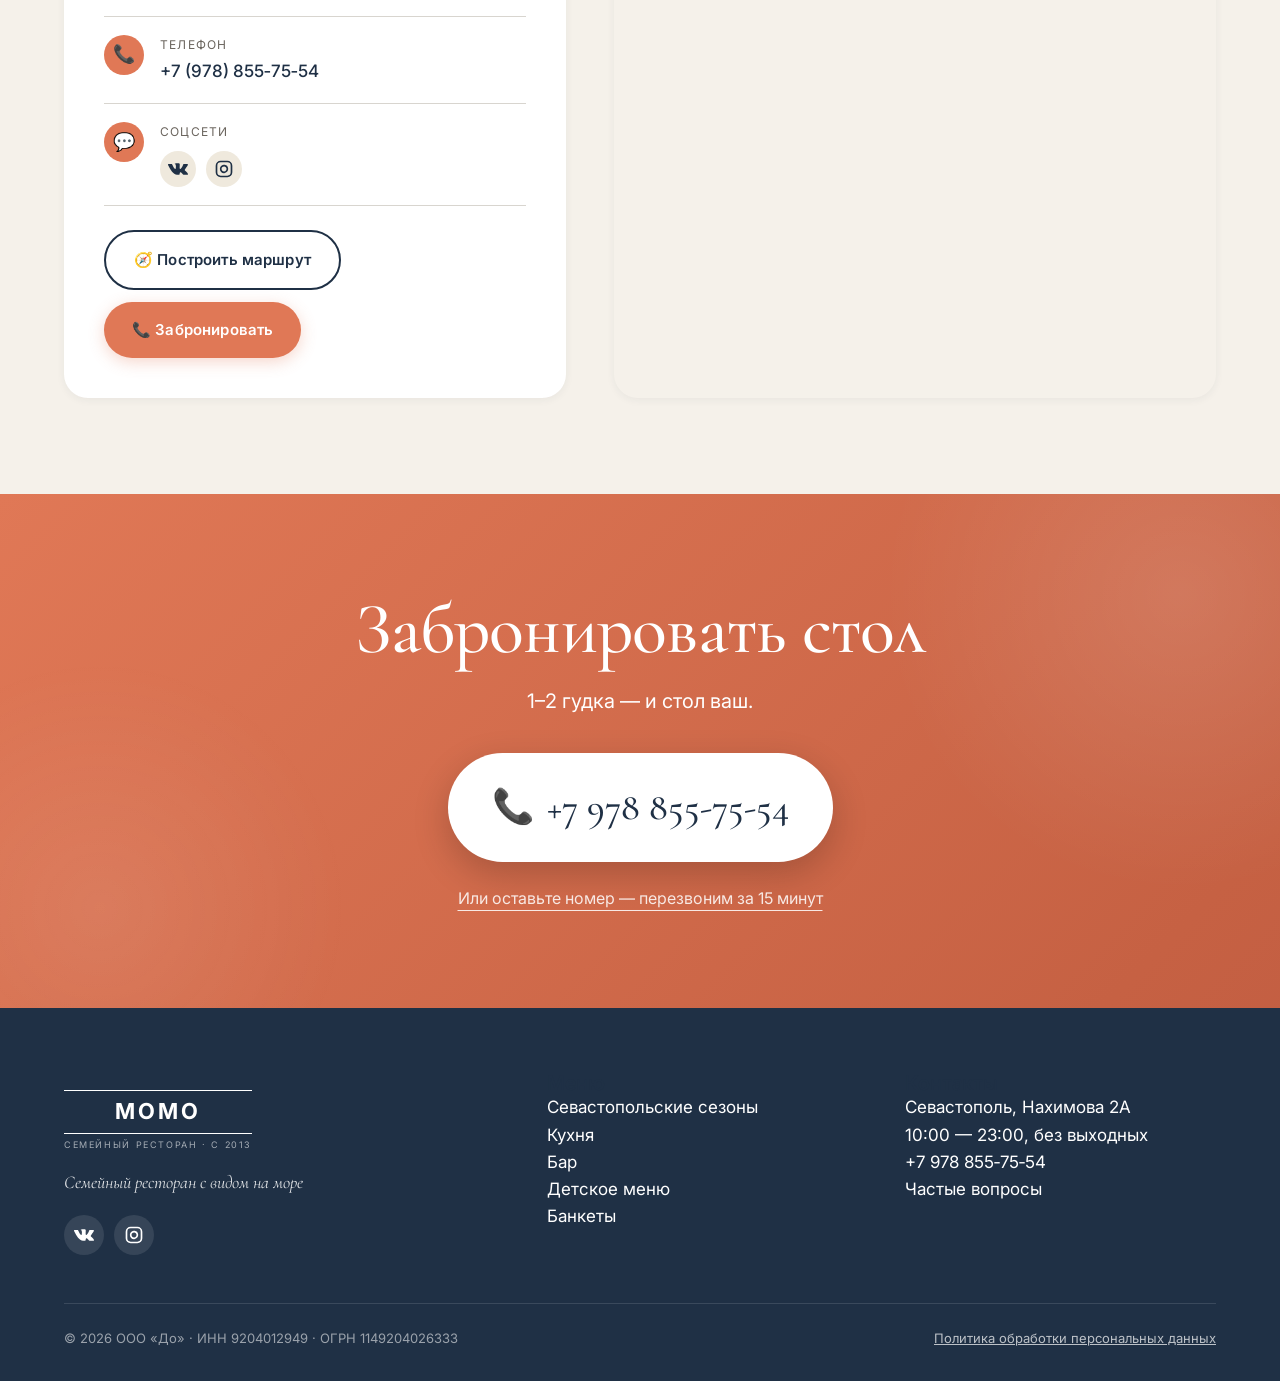
==== commit d5ec8e09: "Fix: remove clip-path image reveal (was hiding gallery + season photos on race)" ====
--- a/index.html
+++ b/index.html
@@ -3258,29 +3258,8 @@
       });
     });
 
-    // ───── 16. Lazy reveal images с clip-path ─────
-    if ('IntersectionObserver' in window) {
-      const imgObserver = new IntersectionObserver((entries) => {
-        entries.forEach(entry => {
-          if (entry.isIntersecting) {
-            entry.target.style.clipPath = 'inset(0 0 0 0)';
-            imgObserver.unobserve(entry.target);
-          }
-        });
-      }, { threshold: 0.15 });
-      document.querySelectorAll('.about-image, .season-card-img, .gallery-item').forEach((wrap) => {
-        if (prefersReducedMotion) return;
-        wrap.style.clipPath = 'inset(0 100% 0 0)';
-        wrap.style.transition = 'clip-path 1.1s cubic-bezier(0.2, 0.7, 0.2, 1)';
-        // staggered delay для галереи
-        if (wrap.classList.contains('gallery-item')) {
-          const items = Array.from(document.querySelectorAll('.gallery-item'));
-          const idx = items.indexOf(wrap);
-          wrap.style.transitionDelay = (idx * 0.08) + 's';
-        }
-        imgObserver.observe(wrap);
-      });
-    }
+    // ───── 16. (удалено) clip-path reveal — было хрупким, прятало картинки при сбое IO.
+    // Эффект fade-in уже обеспечивается классом .reveal, этого достаточно.
 
     // ───── 17. Subtle цифровая анимация рейтинга в hero ─────
     // (Опционально, чтобы рейтинг тоже «оживал»)
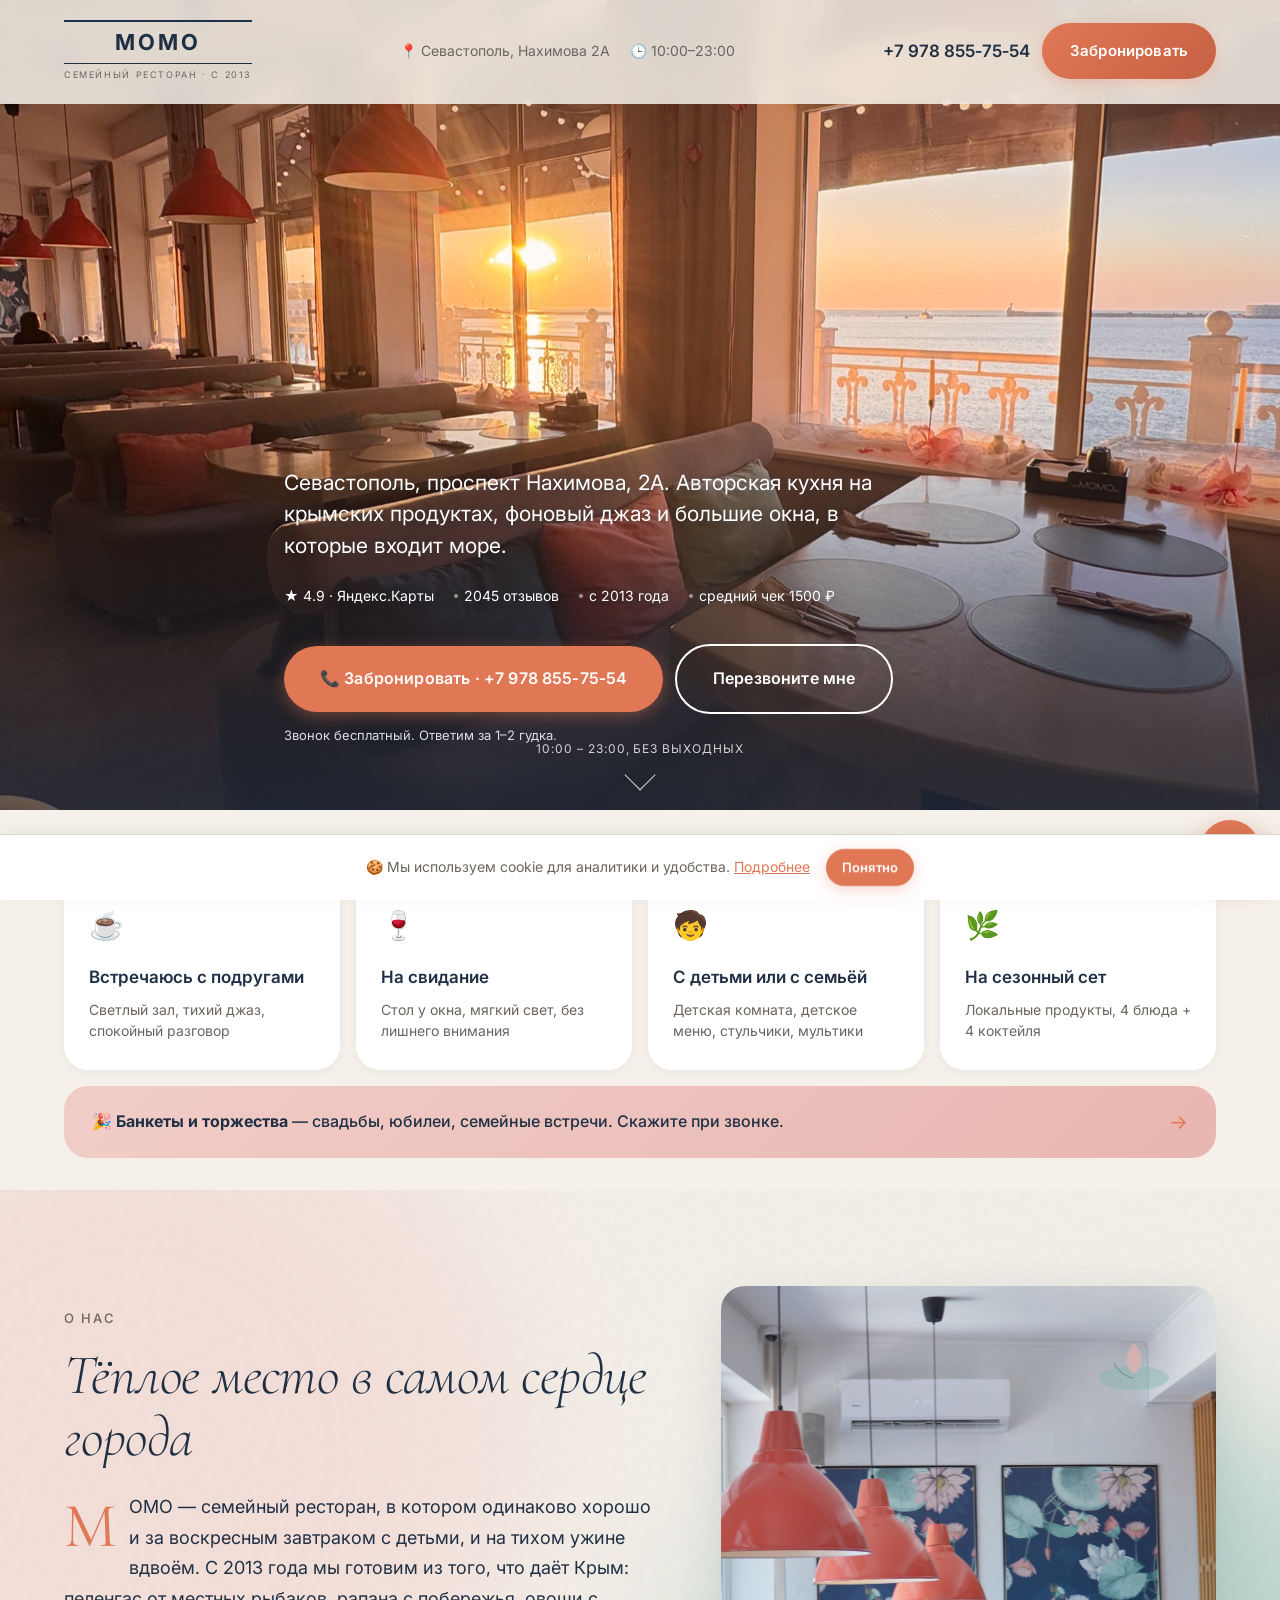
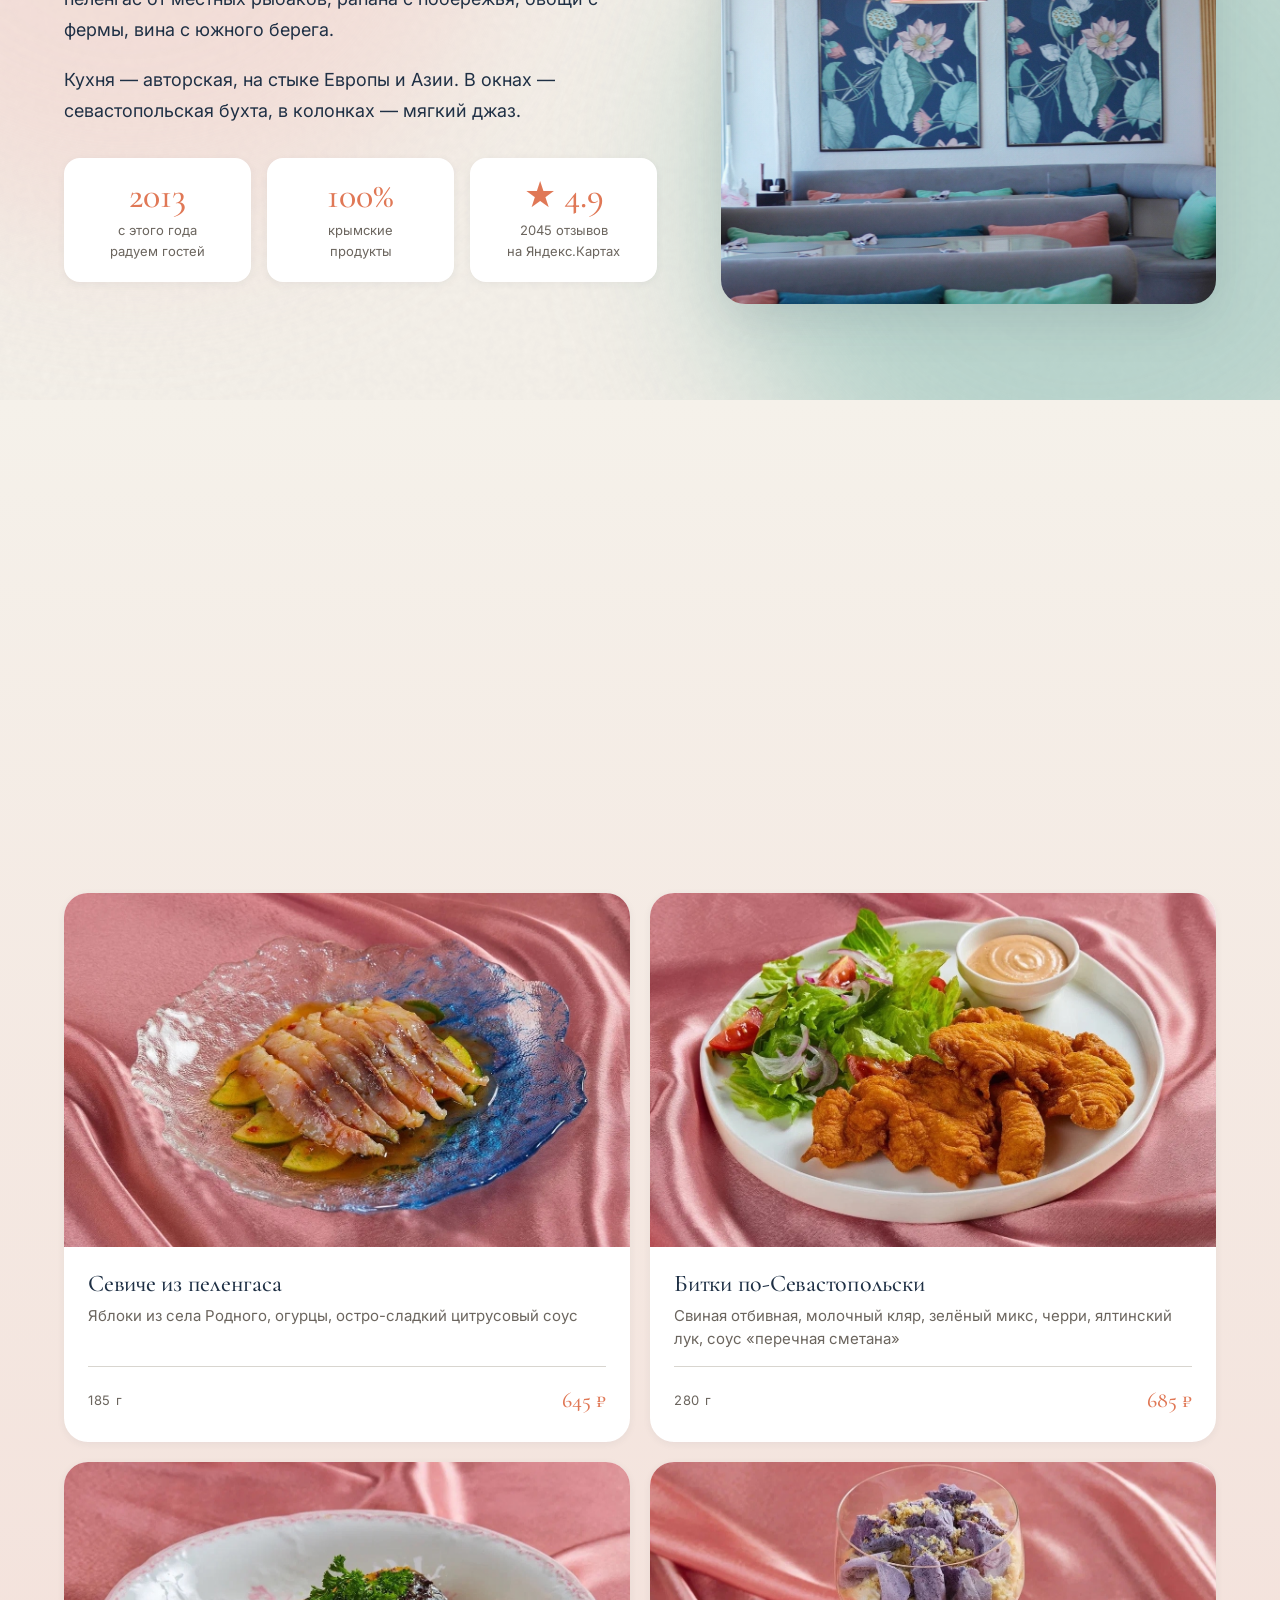
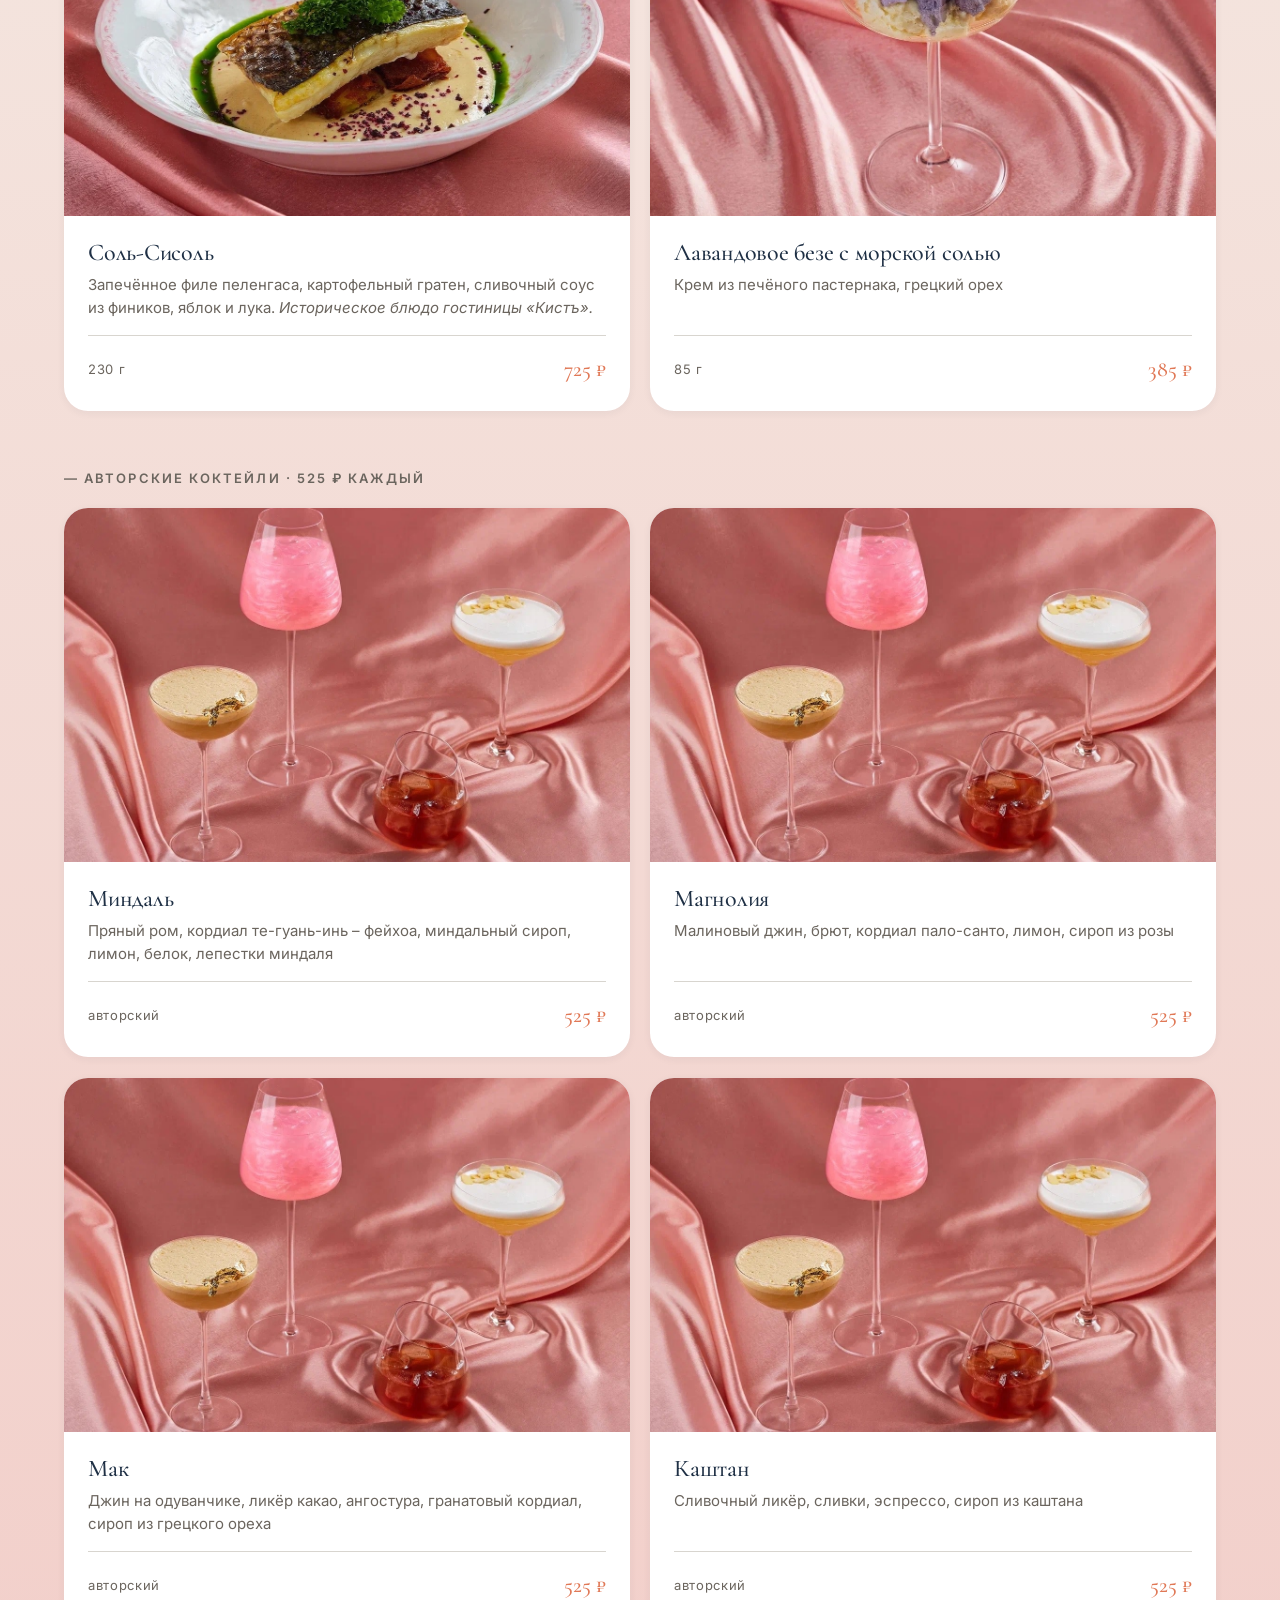
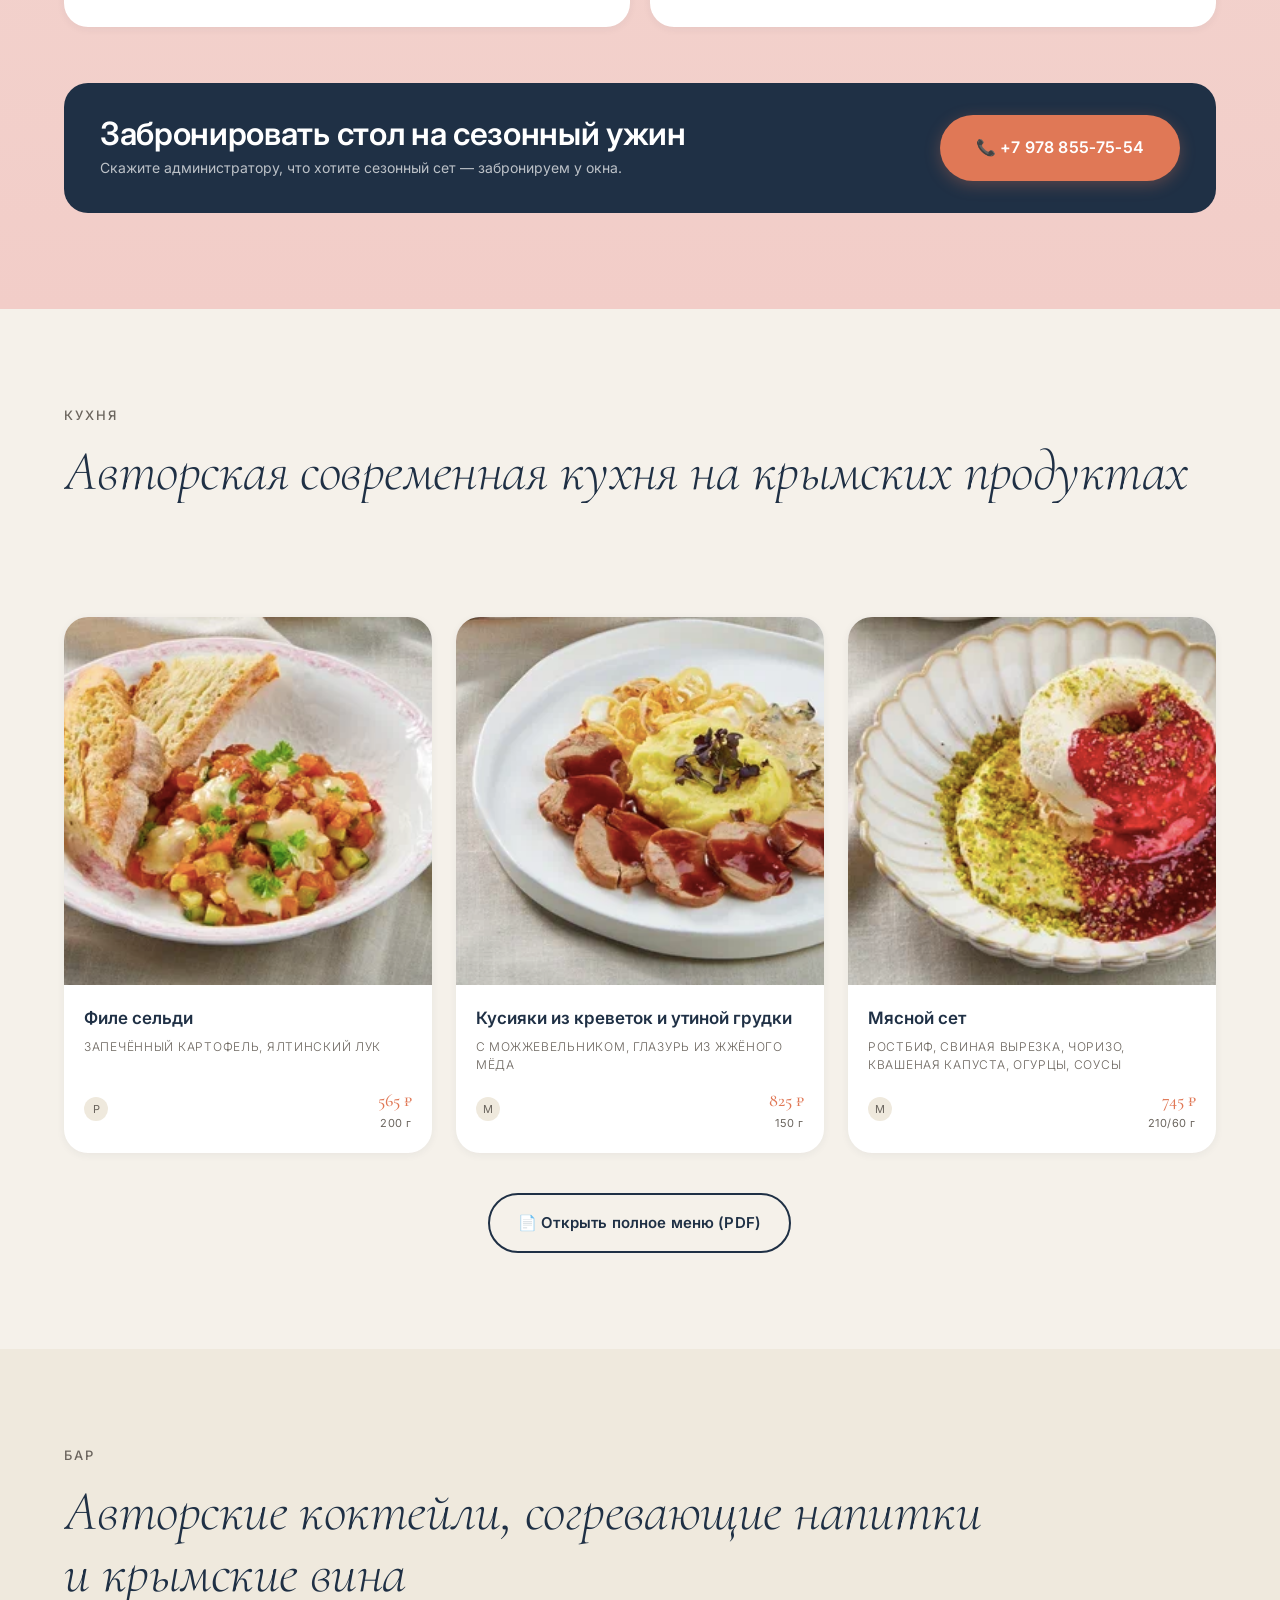
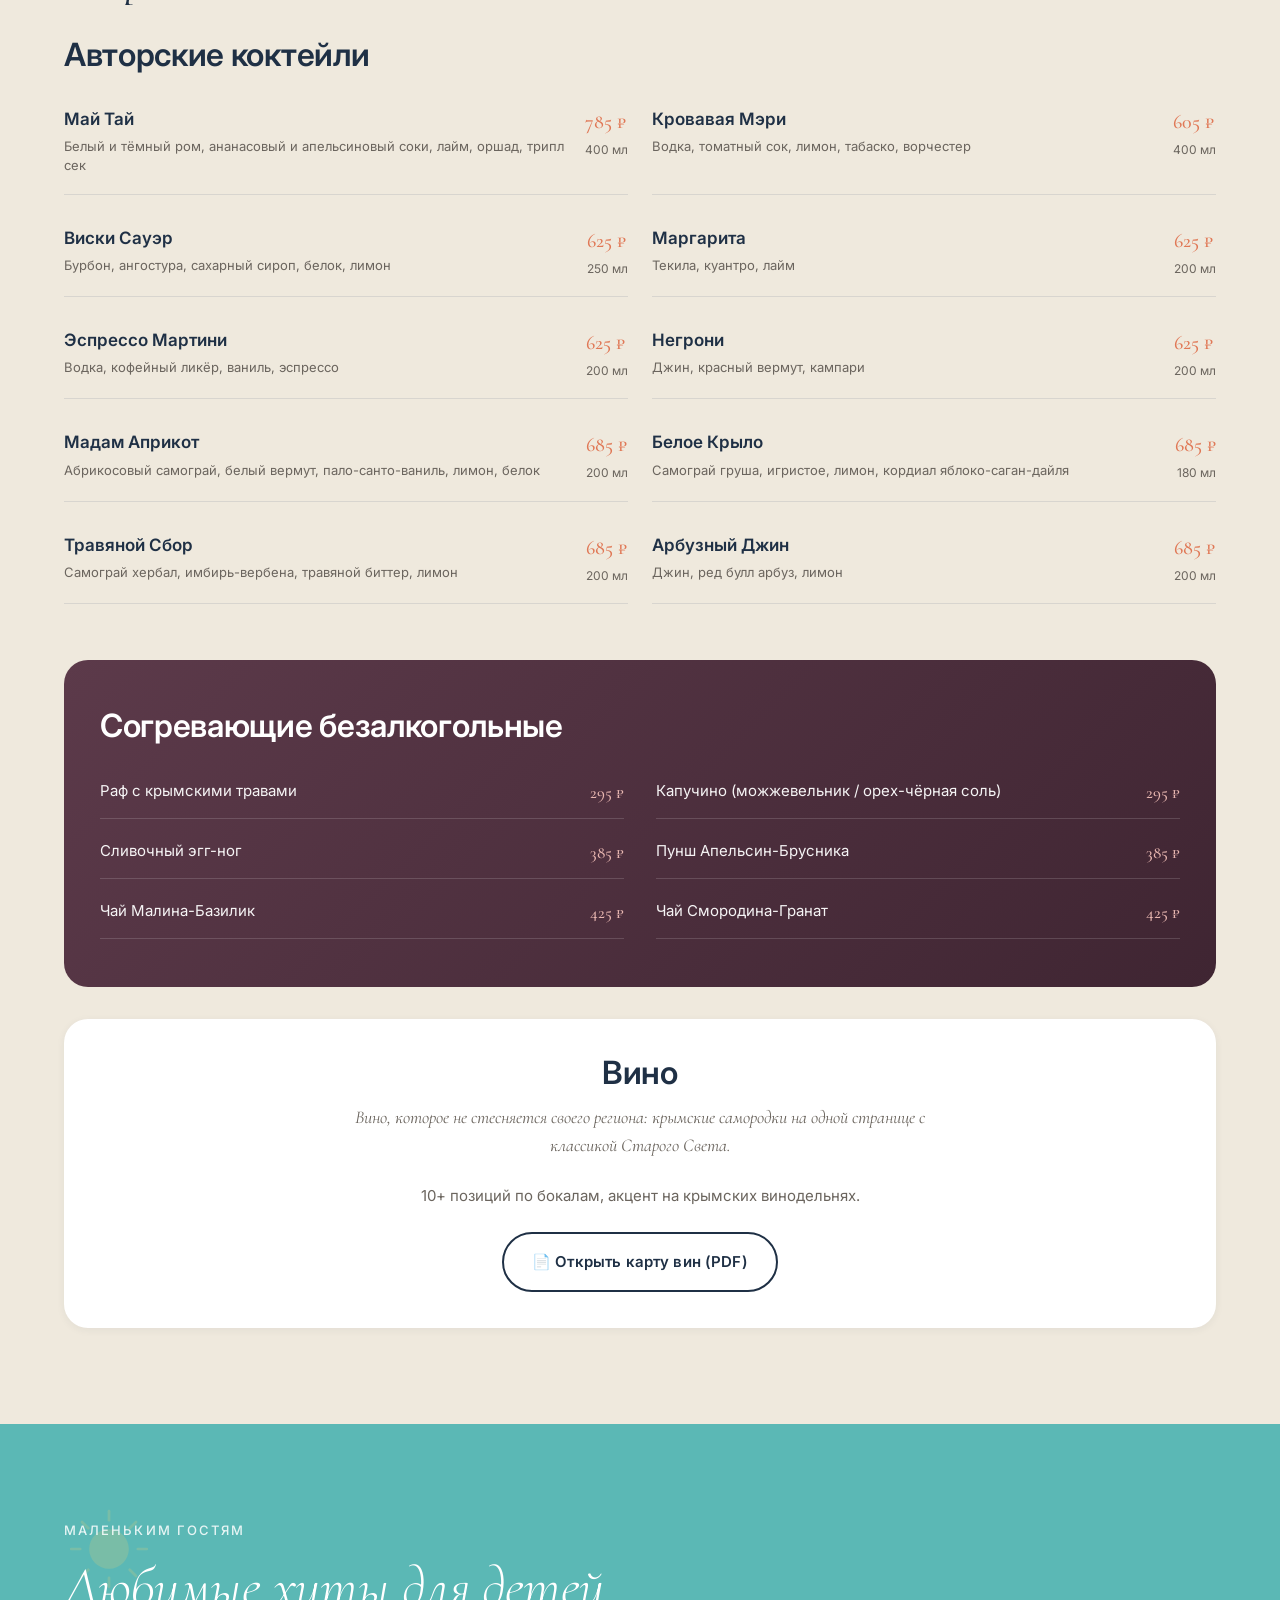
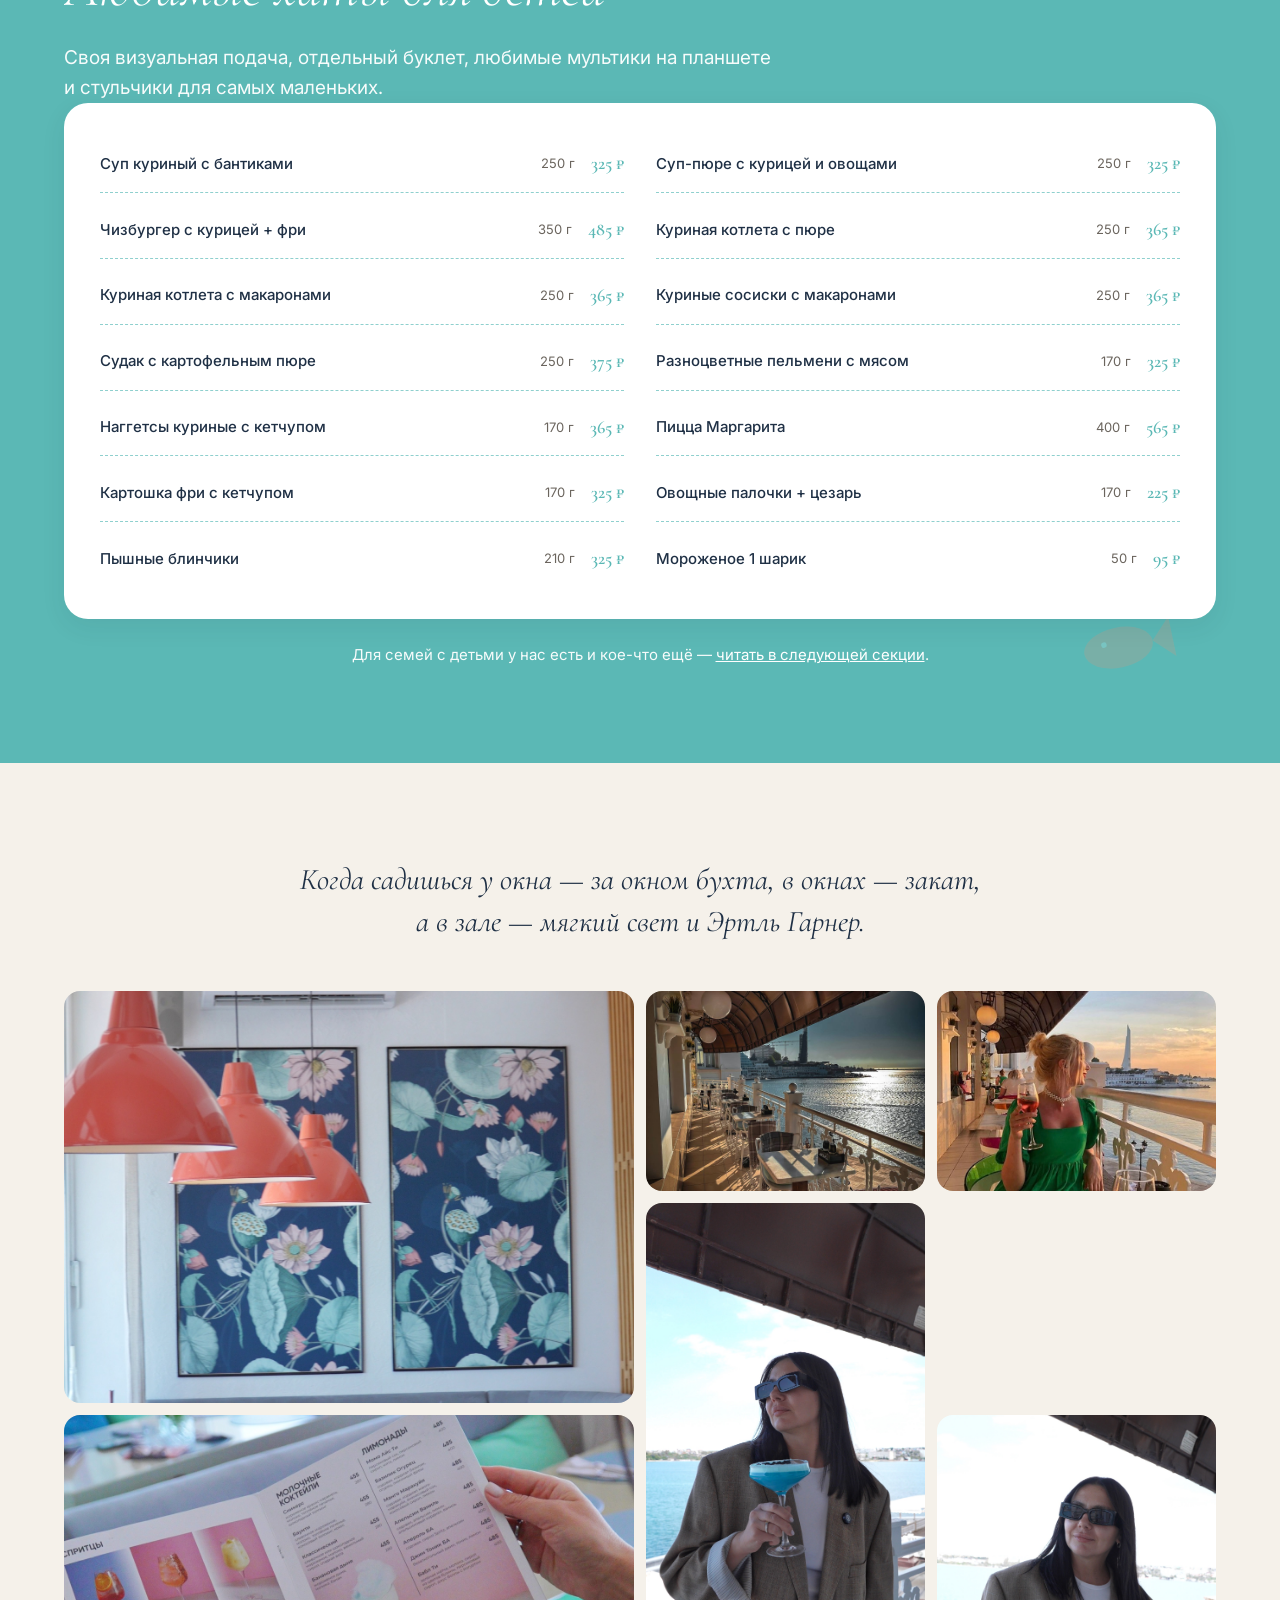
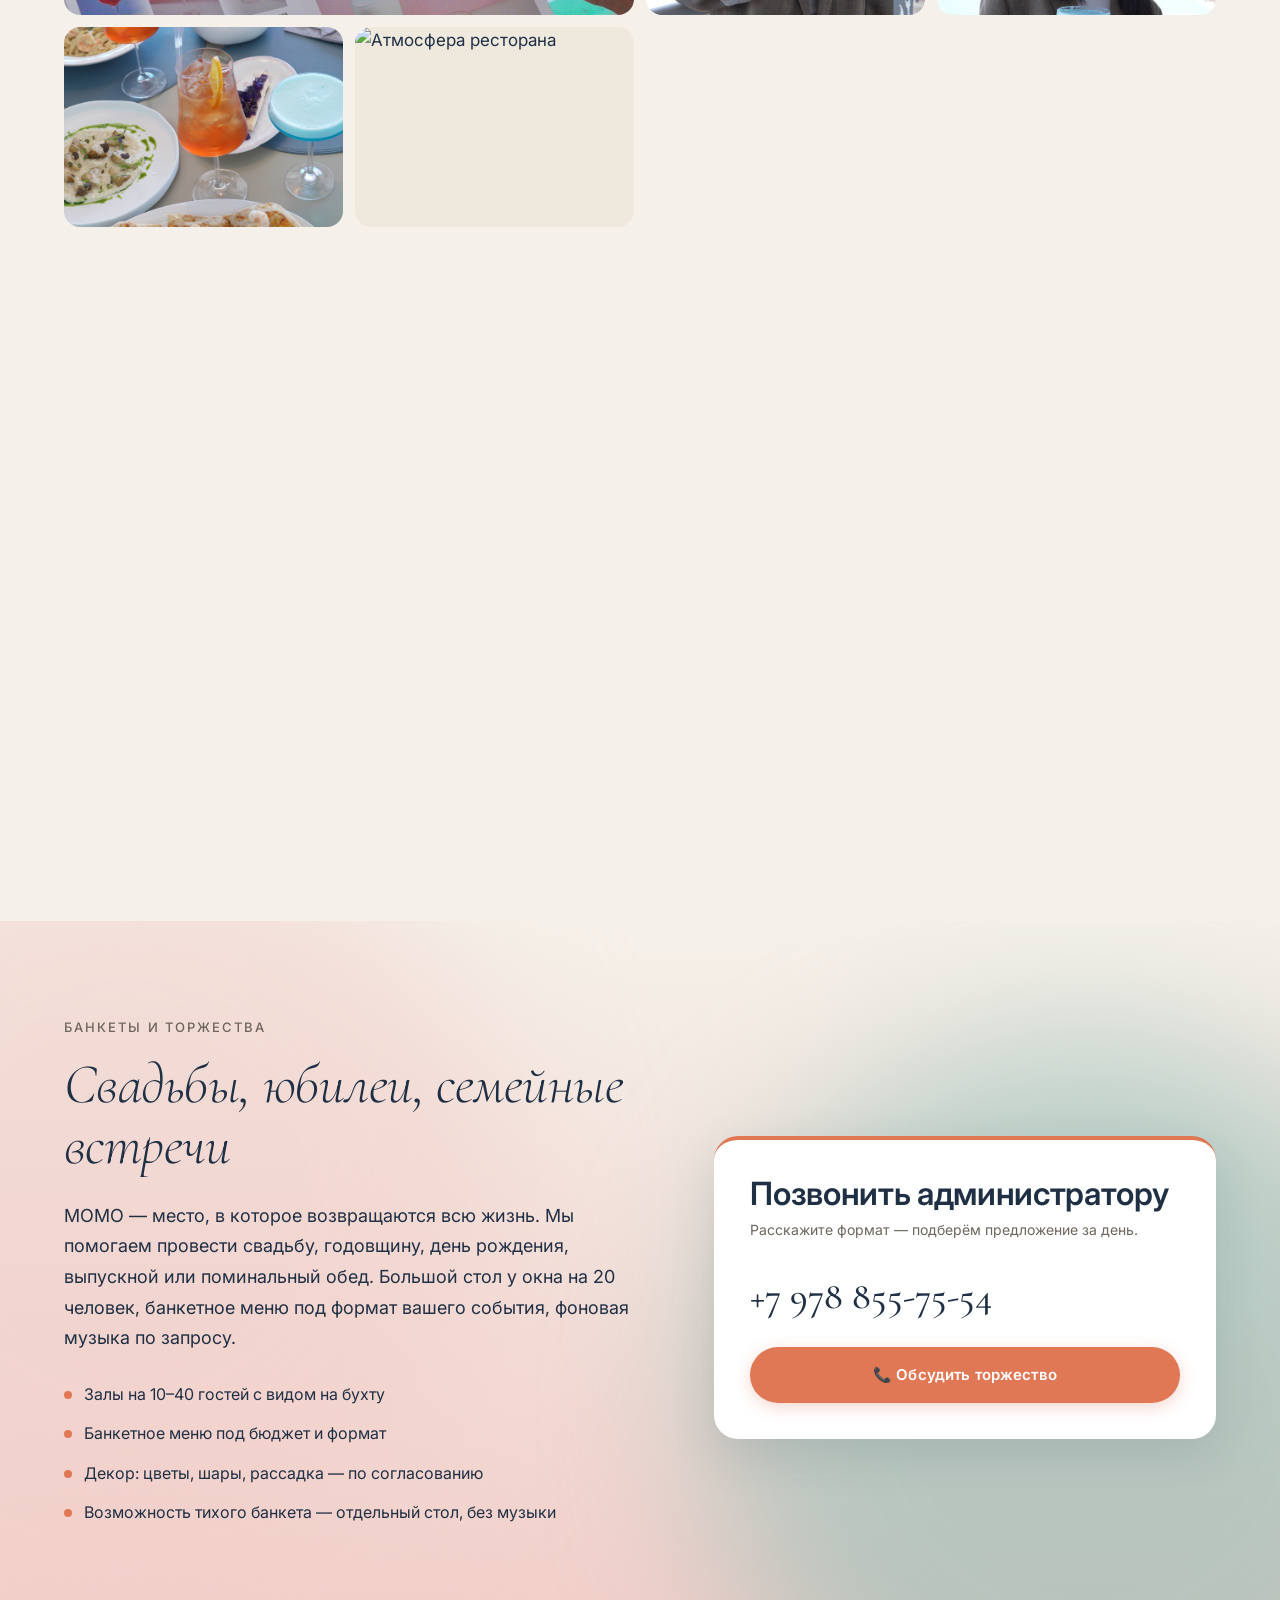
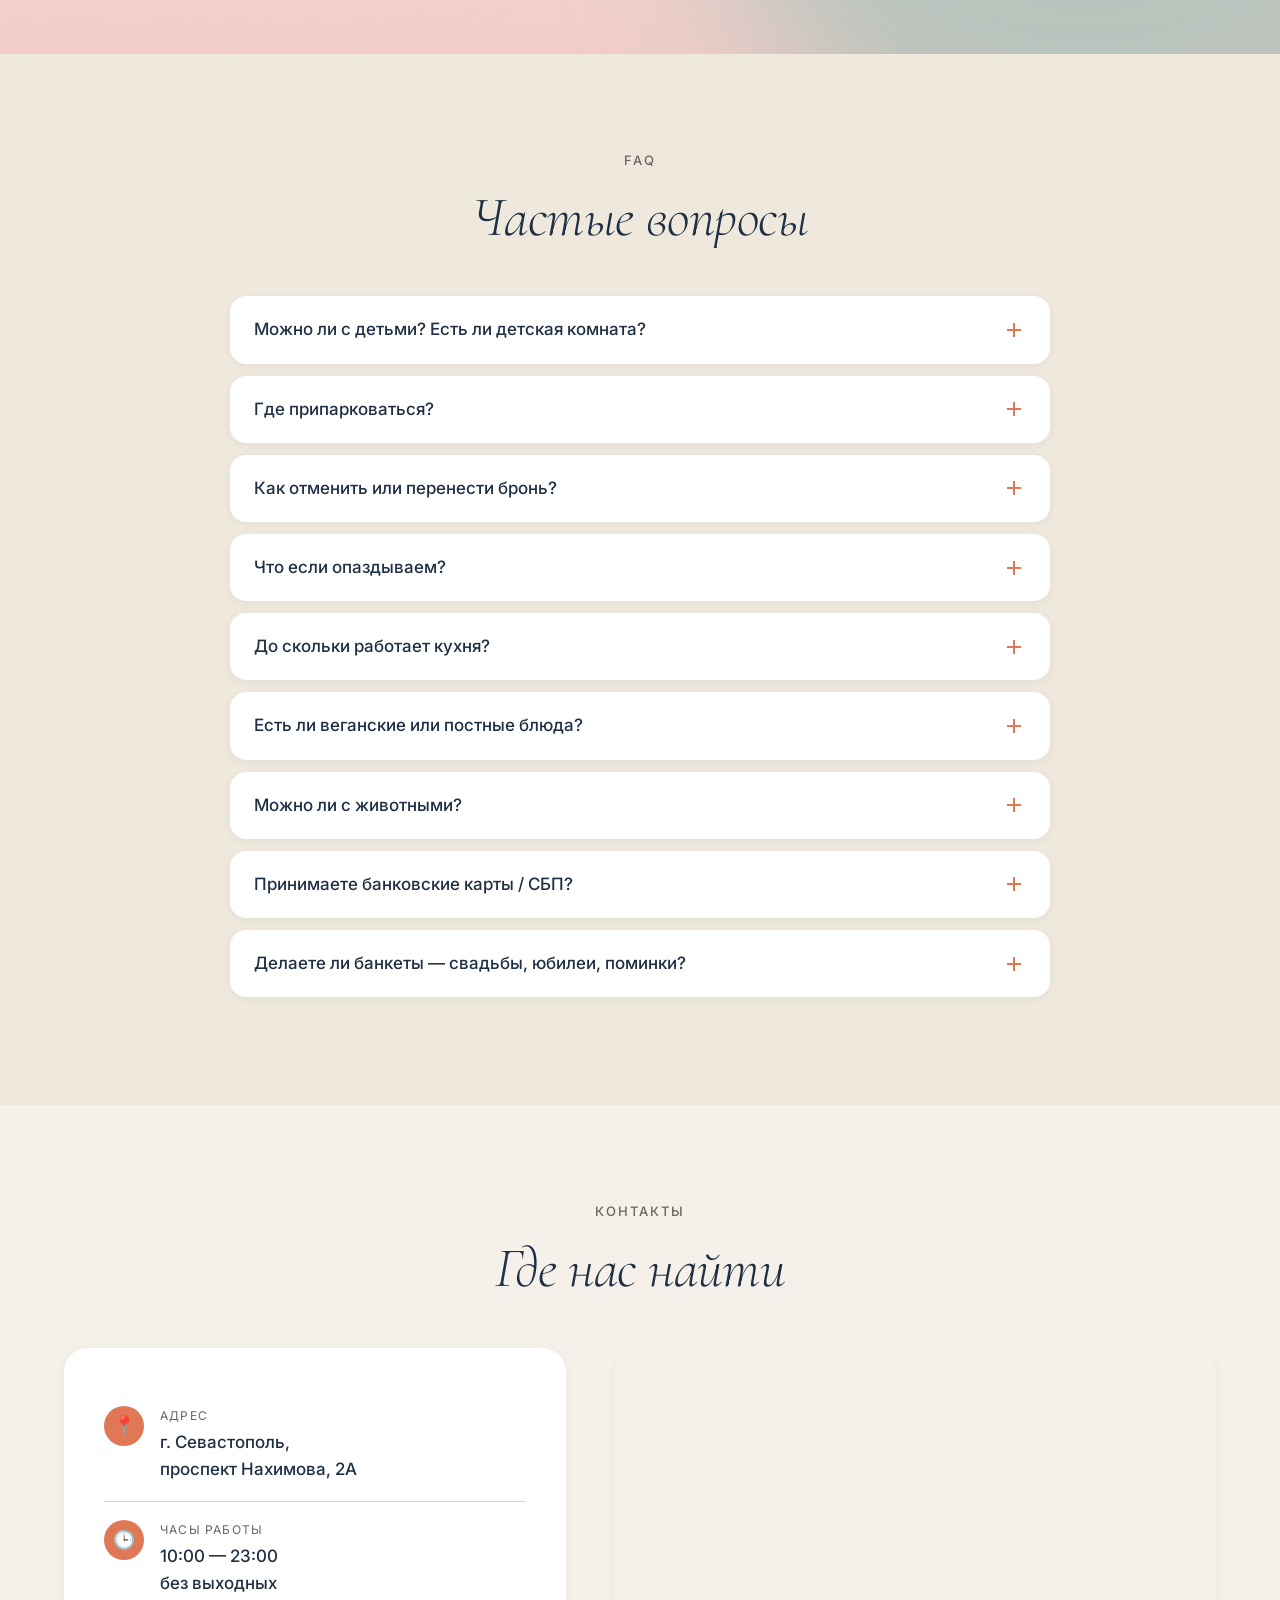
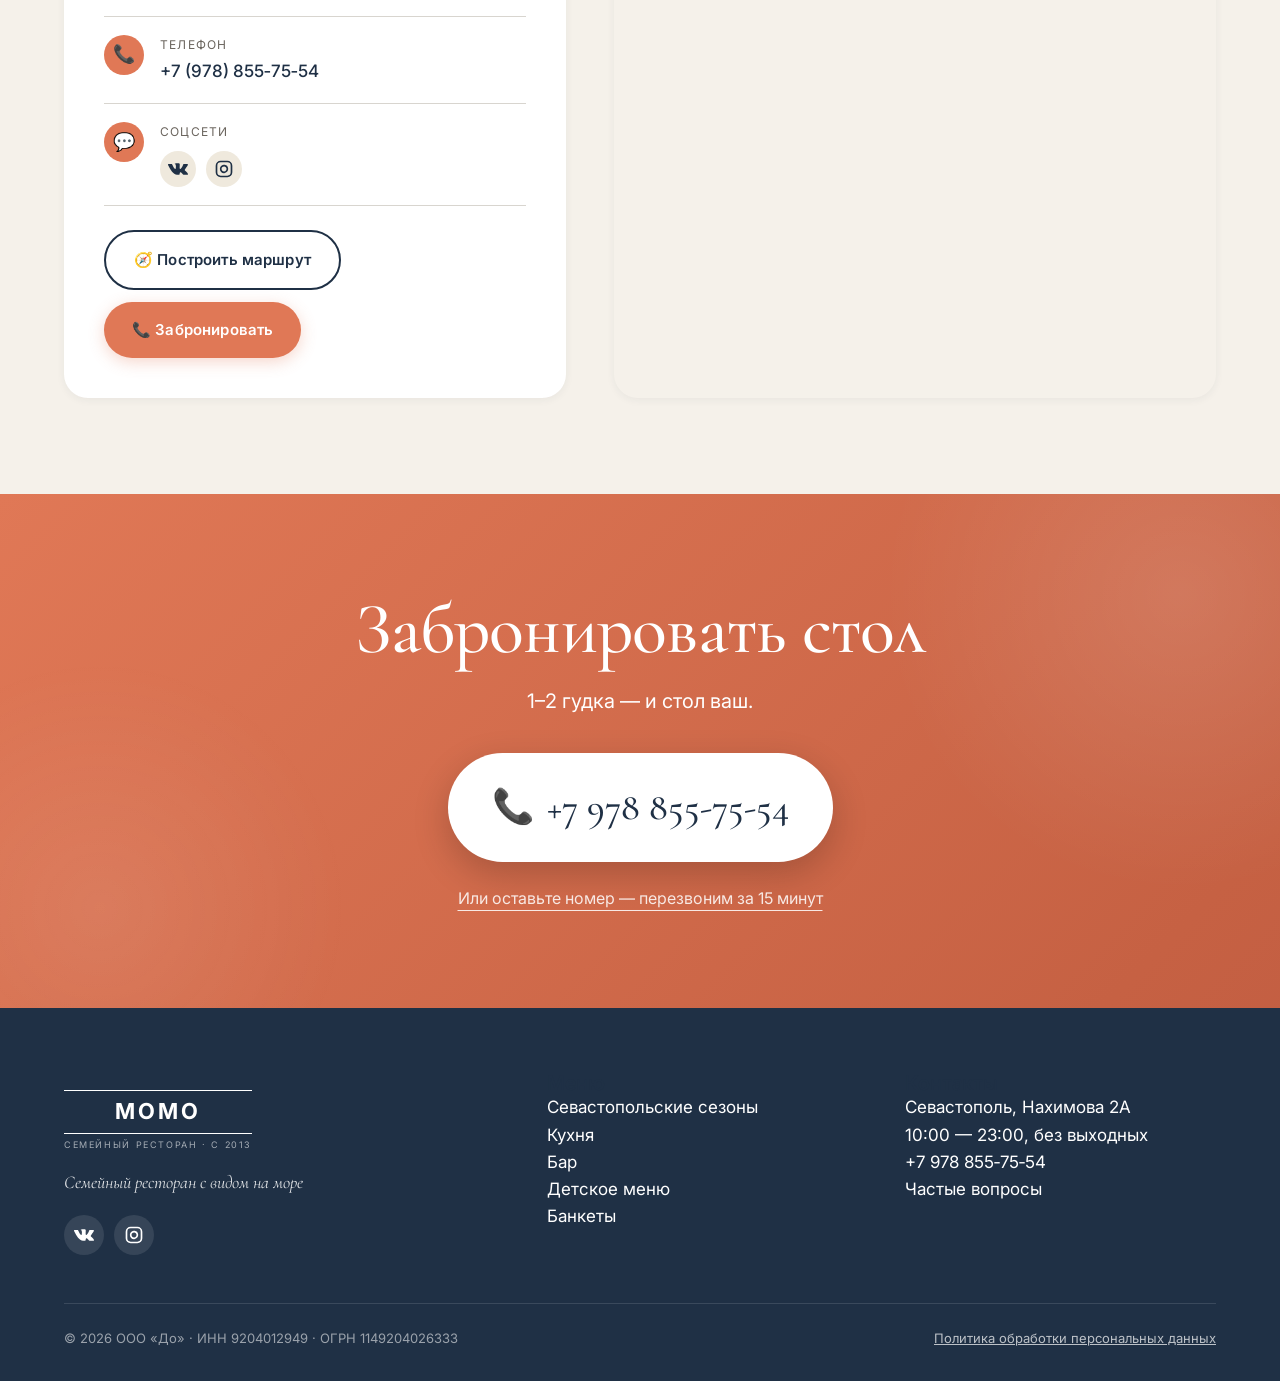
==== commit 4caaf613: "Temp: use shared cocktails group photo for Магнолия/Мак/Каштан (until individual photos)" ====
--- a/index.html
+++ b/index.html
@@ -2231,8 +2231,8 @@
           </div>
         </article>
         <article class="season-card reveal reveal-delay-1">
-          <div class="season-card-img" style="background: linear-gradient(135deg, var(--pink-soft), var(--pink)); display: flex; align-items: center; justify-content: center;">
-            <span style="font-family: var(--font-serif); font-style: italic; font-size: 48px; color: var(--navy);">Магнолия</span>
+          <div class="season-card-img">
+            <img src="Севастопольские сезоны/fQ4VYMwsYtFQoZwogJcId2hND6vzYcCzVHHgDzT71w1-BKZcXK3p7empy1m0Dk2z1hIdX-UY9EFtZrBnkSOEYbKm.jpg" alt="Авторский коктейль Магнолия — на пинком шёлковом фоне" loading="lazy">
           </div>
           <div class="season-card-body">
             <h3 class="season-card-title">Магнолия</h3>
@@ -2244,8 +2244,8 @@
           </div>
         </article>
         <article class="season-card reveal reveal-delay-2">
-          <div class="season-card-img" style="background: linear-gradient(135deg, var(--velvet), var(--velvet-deep)); display: flex; align-items: center; justify-content: center;">
-            <span style="font-family: var(--font-serif); font-style: italic; font-size: 48px; color: var(--pink);">Мак</span>
+          <div class="season-card-img">
+            <img src="Севастопольские сезоны/fQ4VYMwsYtFQoZwogJcId2hND6vzYcCzVHHgDzT71w1-BKZcXK3p7empy1m0Dk2z1hIdX-UY9EFtZrBnkSOEYbKm.jpg" alt="Авторский коктейль Мак — на розовом шёлковом фоне" loading="lazy">
           </div>
           <div class="season-card-body">
             <h3 class="season-card-title">Мак</h3>
@@ -2257,8 +2257,8 @@
           </div>
         </article>
         <article class="season-card reveal reveal-delay-3">
-          <div class="season-card-img" style="background: linear-gradient(135deg, var(--oak), #C7A57F); display: flex; align-items: center; justify-content: center;">
-            <span style="font-family: var(--font-serif); font-style: italic; font-size: 48px; color: var(--navy);">Каштан</span>
+          <div class="season-card-img">
+            <img src="Севастопольские сезоны/fQ4VYMwsYtFQoZwogJcId2hND6vzYcCzVHHgDzT71w1-BKZcXK3p7empy1m0Dk2z1hIdX-UY9EFtZrBnkSOEYbKm.jpg" alt="Авторский коктейль Каштан — на розовом шёлковом фоне" loading="lazy">
           </div>
           <div class="season-card-body">
             <h3 class="season-card-title">Каштан</h3>
